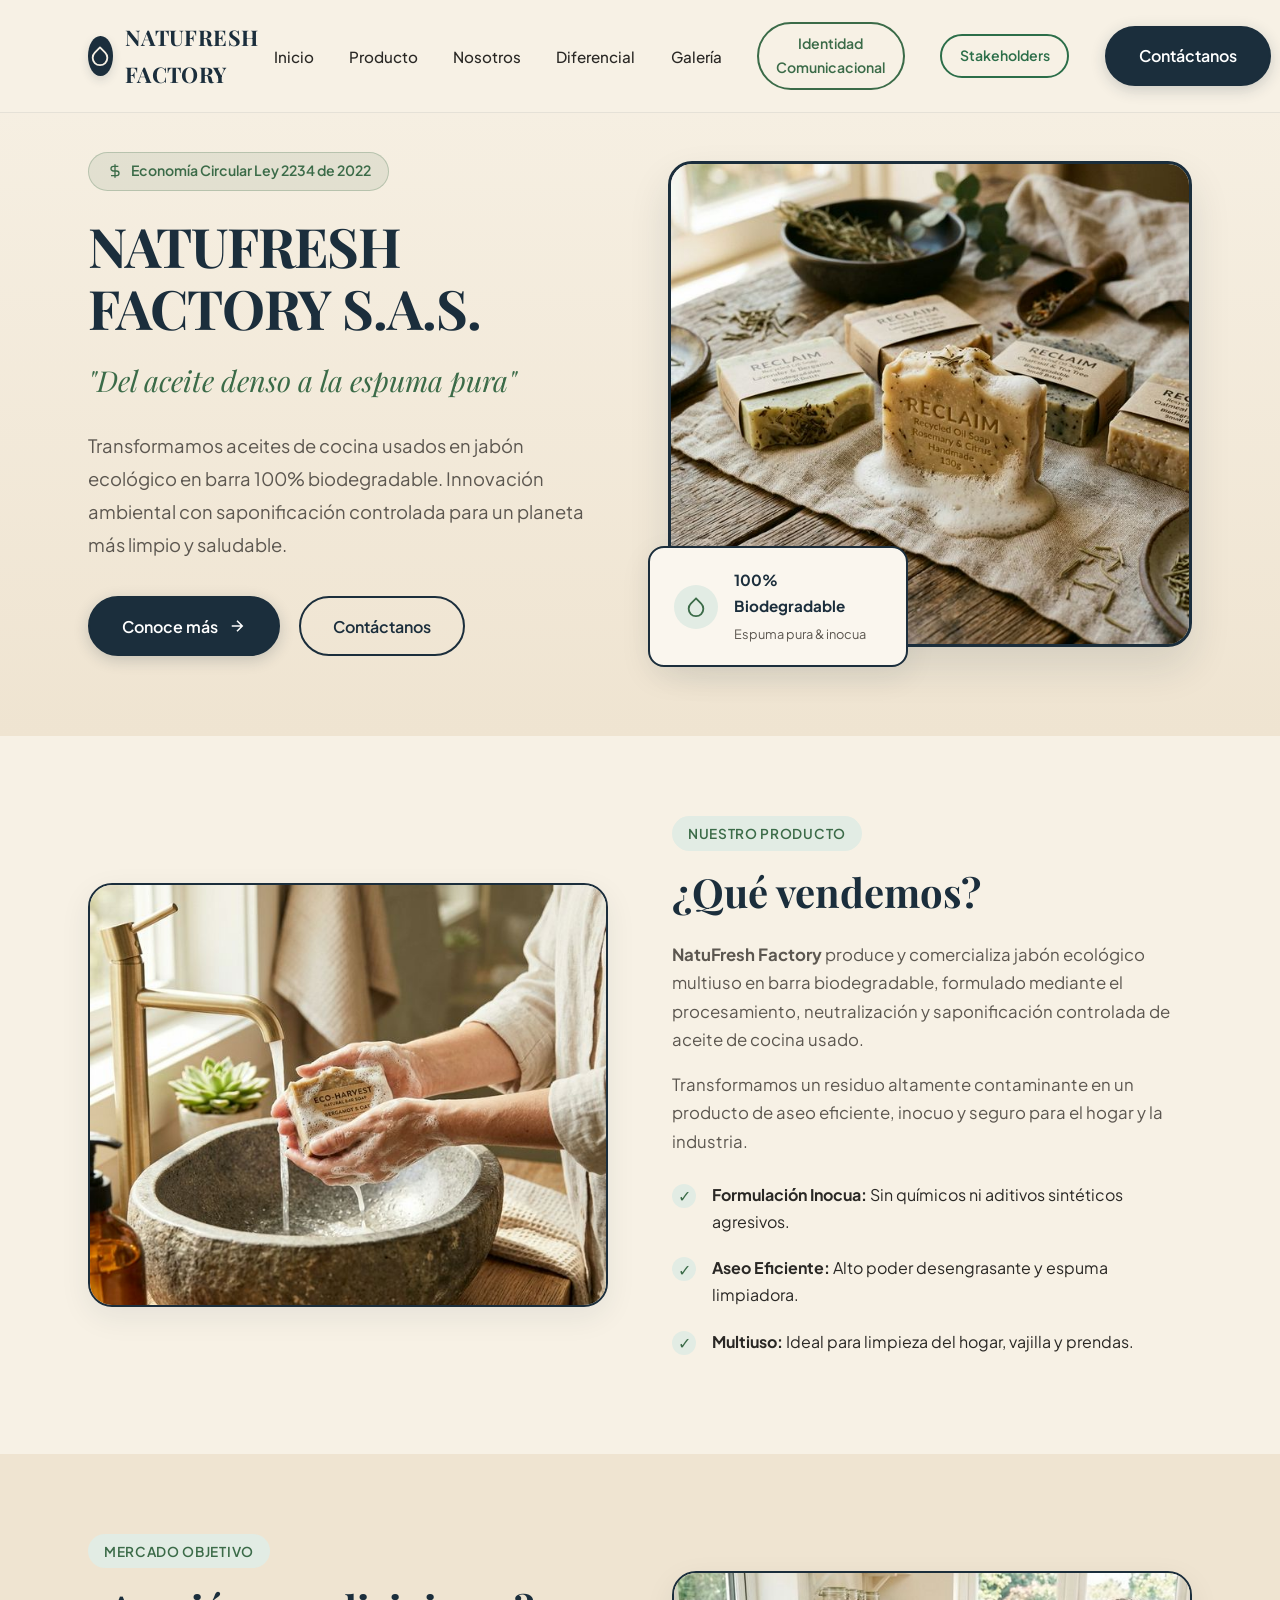
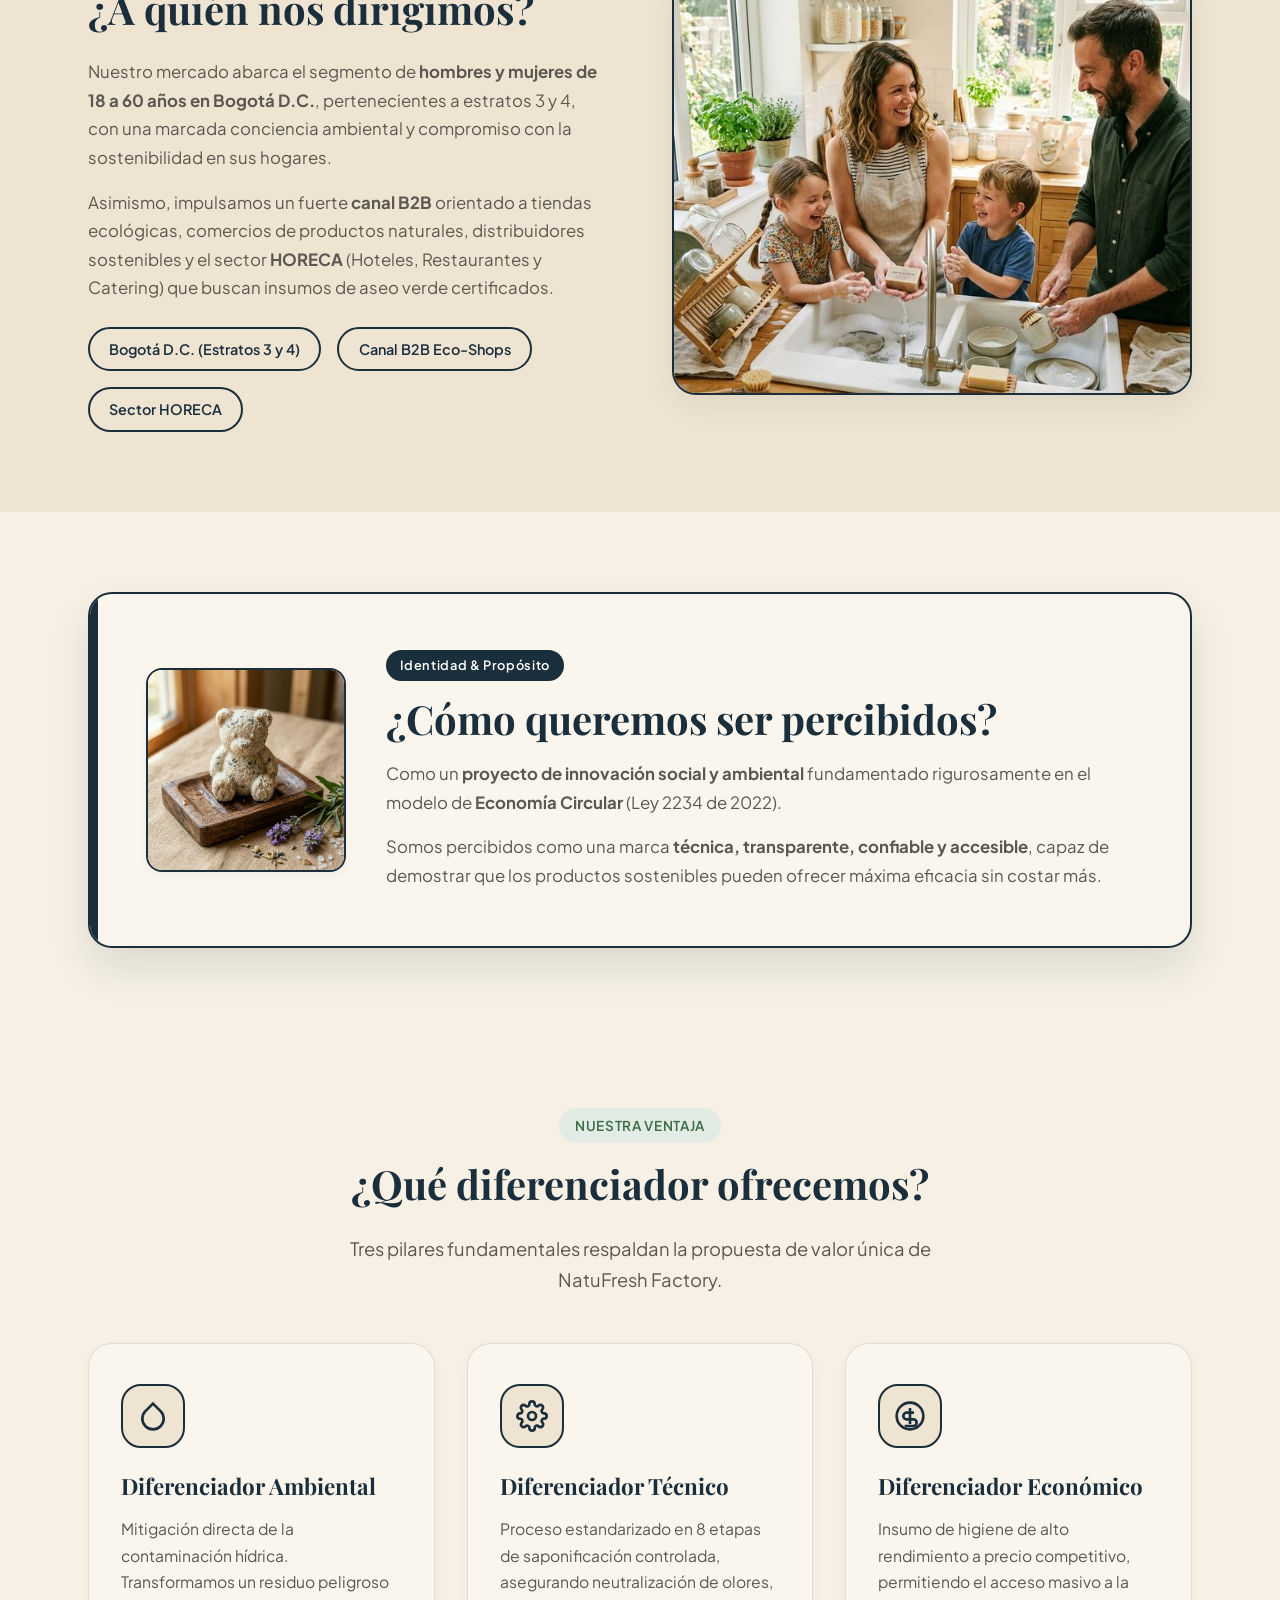
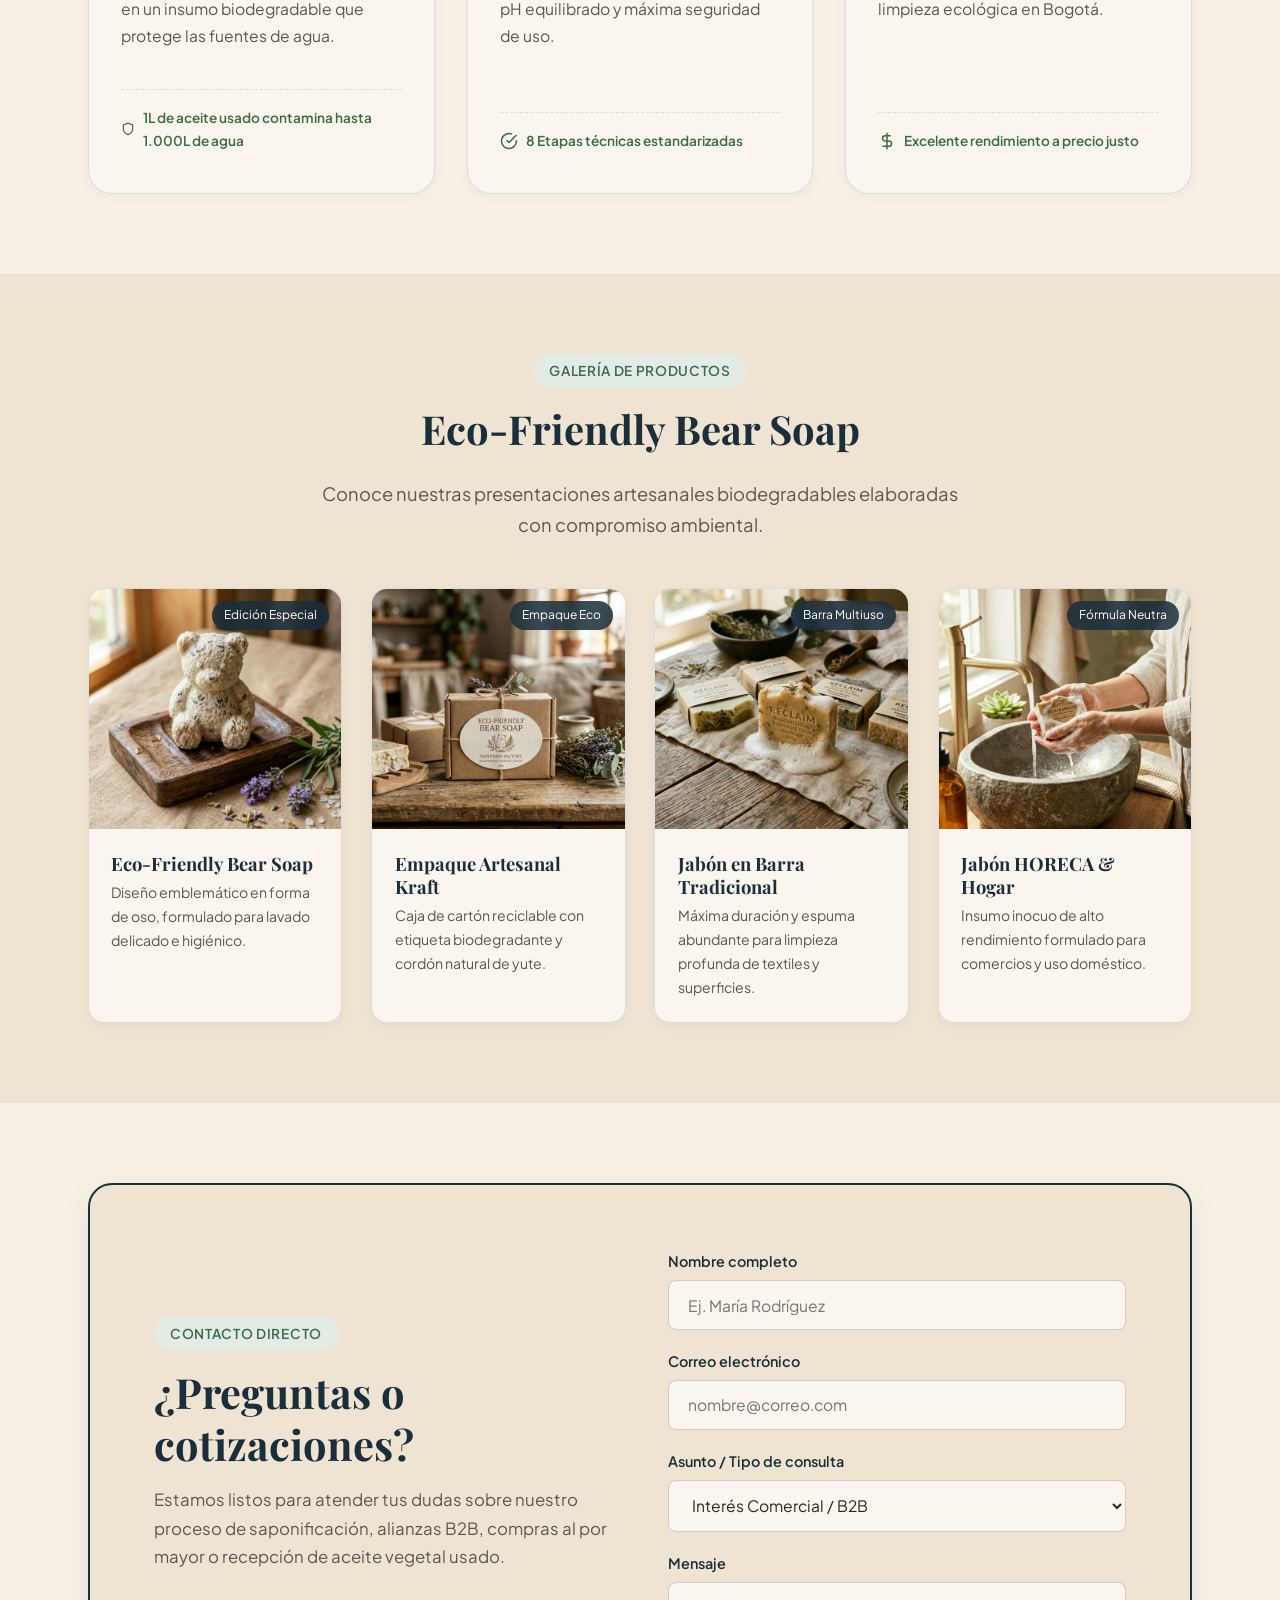
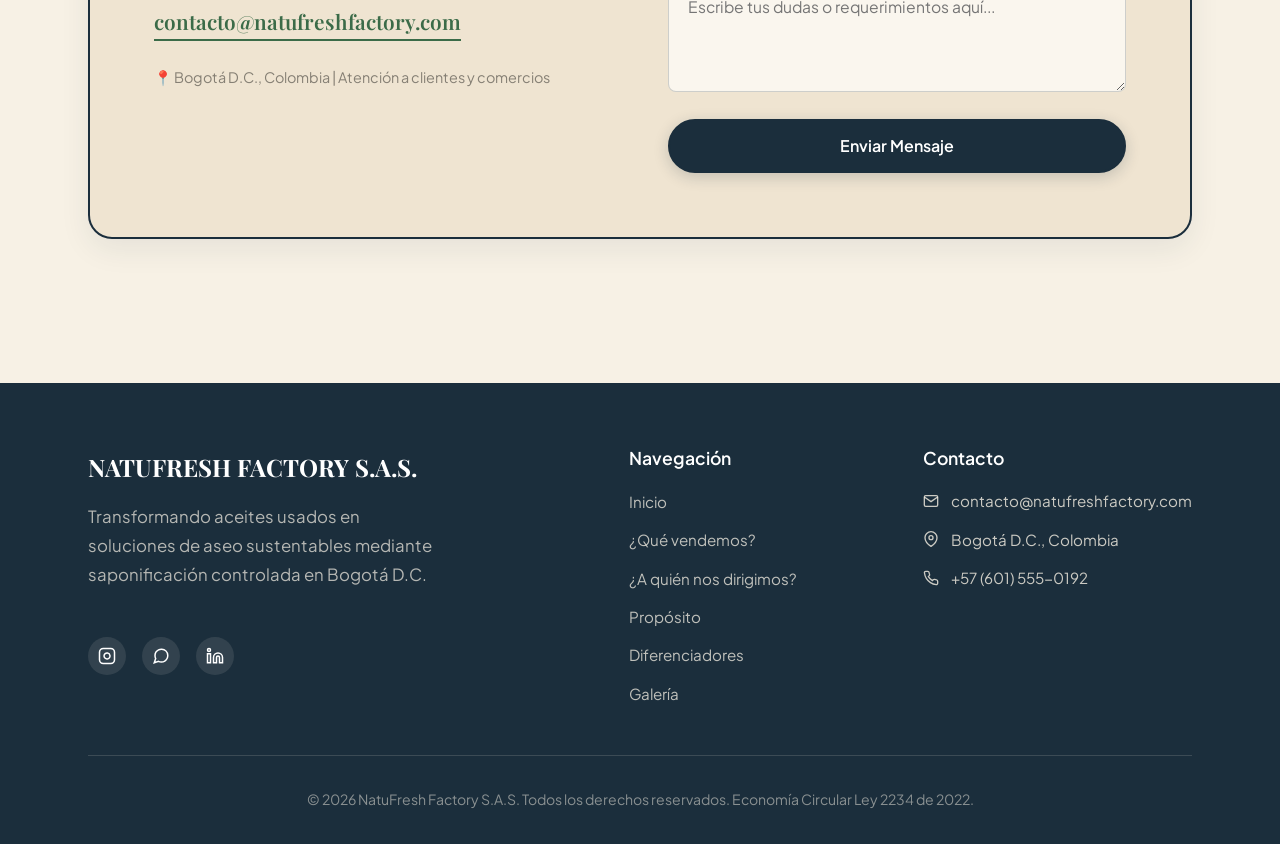
==== html/index.html @ 69ca8186 "Initial commit" ====
<!DOCTYPE html>
<html lang="es">

<head>
  <meta charset="UTF-8">
  <meta name="viewport" content="width=device-width, initial-scale=1.0">
  <title>NatuFresh Factory S.A.S. | Jabón Ecológico Biodegradable en Barra</title>
  <meta name="description"
    content="NatuFresh Factory produce jabón ecológico en barra biodegradable a partir de aceite de cocina usado mediante neutralización y saponificación controlada. Economía circular e innovación ambiental en Bogotá D.C.">
  <link rel="stylesheet" href="../css/styles.css">
  <link rel="icon"
    href="data:image/svg+xml,<svg xmlns=%22http://www.w3.org/2000/svg%22 viewBox=%220 0 100 100%22><text y=%22.9em%22 font-size=%2290%22>🧼</text></svg>">
</head>

<body>

  <!-- 1. NAVBAR -->
  <header class="navbar">
    <div class="container navbar-container">
      <a href="#inicio" class="navbar-logo" id="navLogo">
        <div class="logo-icon">
          <!-- Soap Drop SVG Icon -->
          <svg width="22" height="22" viewBox="0 0 24 24" fill="none" stroke="currentColor" stroke-width="2"
            stroke-linecap="round" stroke-linejoin="round">
            <path d="M12 2.69l5.66 5.66a8 8 0 1 1-11.31 0z"></path>
          </svg>
        </div>
        <span>NATUFRESH FACTORY</span>
      </a>

      <button class="hamburger" id="hamburgerToggle" aria-label="Abrir menú de navegación" aria-expanded="false">
        <svg width="24" height="24" viewBox="0 0 24 24" fill="none" stroke="currentColor" stroke-width="2">
          <path d="M4 6h16M4 12h16M4 18h16" />
        </svg>
      </button>

      <nav>
        <ul class="navbar-menu" id="navMenu">
          <li><a href="#inicio" class="nav-link">Inicio</a></li>
          <li><a href="#que-vendemos" class="nav-link">Producto</a></li>
          <li><a href="#nosotros" class="nav-link">Nosotros</a></li>
          <li><a href="#diferenciadores" class="nav-link">Diferencial</a></li>
          <li><a href="#galeria" class="nav-link">Galería</a></li>
          <li><a href="identidad.html" class="btn btn-outline"
              style="padding: 0.5rem 1.1rem; font-size: 0.88rem; border-color: var(--color-sage-green); color: var(--color-sage-green);">Identidad
              Comunicacional</a></li>
          <li><a href="stakeholders.html" class="btn btn-outline"
              style="padding: 0.5rem 1.1rem; font-size: 0.88rem; border-color: #2C6E49; color: #2C6E49;">Stakeholders</a>
          </li>
          <li><a href="#contacto" class="btn btn-primary navbar-cta">Contáctanos</a></li>
        </ul>
      </nav>
    </div>
  </header>

  <main>
    <!-- 2. HERO SECTION -->
    <section id="inicio" class="hero">
      <div class="container hero-grid">
        <div class="hero-content">
          <div class="hero-badge">
            <svg width="16" height="16" viewBox="0 0 24 24" fill="none" stroke="currentColor" stroke-width="2">
              <path d="M12 2v20M17 5H9.5a3.5 3.5 0 0 0 0 7h5a3.5 3.5 0 0 1 0 7H6" />
            </svg>
            Economía Circular Ley 2234 de 2022
          </div>
          <h1 class="hero-title">NATUFRESH FACTORY S.A.S.</h1>
          <p class="hero-subtitle">"Del aceite denso a la espuma pura"</p>
          <p class="hero-description">
            Transformamos aceites de cocina usados en jabón ecológico en barra 100% biodegradable. Innovación ambiental
            con saponificación controlada para un planeta más limpio y saludable.
          </p>
          <div class="hero-buttons">
            <a href="#que-vendemos" class="btn btn-primary" id="btnHeroLearnMore">
              Conoce más
              <svg width="18" height="18" viewBox="0 0 24 24" fill="none" stroke="currentColor" stroke-width="2">
                <path d="M5 12h14M12 5l7 7-7 7" />
              </svg>
            </a>
            <a href="#contacto" class="btn btn-outline" id="btnHeroContact">Contáctanos</a>
          </div>
        </div>

        <div class="hero-image-wrapper">
          <div class="hero-image-card">
            <img src="../img/hero-soap.png" alt="Jabones ecológicos NatuFresh Factory en barra sobre mesa artesanal"
              width="600" height="480">
          </div>
          <div class="hero-floating-badge">
            <div class="badge-icon">
              <svg width="22" height="22" viewBox="0 0 24 24" fill="none" stroke="currentColor" stroke-width="2">
                <path d="M12 2.69l5.66 5.66a8 8 0 1 1-11.31 0z"></path>
              </svg>
            </div>
            <div class="badge-text">
              <strong>100% Biodegradable</strong>
              <span>Espuma pura & inocua</span>
            </div>
          </div>
        </div>
      </div>
    </section>

    <!-- 3. SECCIÓN "¿Qué vendemos?" -->
    <section id="que-vendemos">
      <div class="container">
        <div class="split-grid">
          <div class="image-frame">
            <img src="../img/soap-sink-use.png" alt="Persona usando jabón ecológico NatuFresh Factory en lavamanos"
              width="550" height="420">
          </div>
          <div class="split-content">
            <span class="section-tag">Nuestro Producto</span>
            <h2 class="section-title">¿Qué vendemos?</h2>
            <p>
              <strong>NatuFresh Factory</strong> produce y comercializa jabón ecológico multiuso en barra biodegradable,
              formulado mediante el procesamiento, neutralización y saponificación controlada de aceite de cocina usado.
            </p>
            <p>
              Transformamos un residuo altamente contaminante en un producto de aseo eficiente, inocuo y seguro para el
              hogar y la industria.
            </p>
            <ul class="feature-list">
              <li class="feature-item">
                <div class="feature-check">✓</div>
                <div>
                  <strong>Formulación Inocua:</strong> Sin químicos ni aditivos sintéticos agresivos.
                </div>
              </li>
              <li class="feature-item">
                <div class="feature-check">✓</div>
                <div>
                  <strong>Aseo Eficiente:</strong> Alto poder desengrasante y espuma limpiadora.
                </div>
              </li>
              <li class="feature-item">
                <div class="feature-check">✓</div>
                <div>
                  <strong>Multiuso:</strong> Ideal para limpieza del hogar, vajilla y prendas.
                </div>
              </li>
            </ul>
          </div>
        </div>
      </div>
    </section>

    <!-- 4. SECCIÓN "¿A quién nos dirigimos?" -->
    <section id="nosotros" style="background-color: var(--bg-secondary);">
      <div class="container">
        <div class="split-grid reverse">
          <div class="split-content">
            <span class="section-tag">Mercado Objetivo</span>
            <h2 class="section-title">¿A quién nos dirigimos?</h2>
            <p>
              Nuestro mercado abarca el segmento de <strong>hombres y mujeres de 18 a 60 años en Bogotá D.C.</strong>,
              pertenecientes a estratos 3 y 4, con una marcada conciencia ambiental y compromiso con la sostenibilidad
              en sus hogares.
            </p>
            <p>
              Asimismo, impulsamos un fuerte <strong>canal B2B</strong> orientado a tiendas ecológicas, comercios de
              productos naturales, distribuidores sostenibles y el sector <strong>HORECA</strong> (Hoteles, Restaurantes
              y Catering) que buscan insumos de aseo verde certificados.
            </p>
            <div style="margin-top: 1.5rem; display: flex; gap: 1rem; flex-wrap: wrap;">
              <span class="btn btn-outline" style="padding: 0.5rem 1.2rem; font-size: 0.9rem;">Bogotá D.C. (Estratos 3 y
                4)</span>
              <span class="btn btn-outline" style="padding: 0.5rem 1.2rem; font-size: 0.9rem;">Canal B2B
                Eco-Shops</span>
              <span class="btn btn-outline" style="padding: 0.5rem 1.2rem; font-size: 0.9rem;">Sector HORECA</span>
            </div>
          </div>
          <div class="image-frame">
            <img src="../img/family-kitchen.png" alt="Familia consciente usando productos ecológicos en la cocina"
              width="550" height="420">
          </div>
        </div>
      </div>
    </section>

    <!-- 5. SECCIÓN "¿Cómo queremos ser percibidos?" -->
    <section id="percepcion">
      <div class="container">
        <div class="perception-card">
          <div class="perception-grid">
            <div class="perception-thumb">
              <img src="../img/bear-soap.png" alt="Jabón ecológico en forma de oso NatuFresh" width="200" height="200">
            </div>
            <div>
              <span class="perception-badge">Identidad & Propósito</span>
              <h2 class="section-title" style="margin-bottom: 1rem;">¿Cómo queremos ser percibidos?</h2>
              <p>
                Como un <strong>proyecto de innovación social y ambiental</strong> fundamentado rigurosamente en el
                modelo de <strong>Economía Circular</strong> (Ley 2234 de 2022).
              </p>
              <p style="margin-bottom: 0;">
                Somos percibidos como una marca <strong>técnica, transparente, confiable y accesible</strong>, capaz de
                demostrar que los productos sostenibles pueden ofrecer máxima eficacia sin costar más.
              </p>
            </div>
          </div>
        </div>
      </div>
    </section>

    <!-- 6. SECCIÓN "¿Qué diferenciador ofrecemos?" -->
    <section id="diferenciadores">
      <div class="container">
        <div style="text-align: center; margin-bottom: 3rem;">
          <span class="section-tag">Nuestra Ventaja</span>
          <h2 class="section-title">¿Qué diferenciador ofrecemos?</h2>
          <p class="section-subtitle" style="margin: 0 auto;">
            Tres pilares fundamentales respaldan la propuesta de valor única de NatuFresh Factory.
          </p>
        </div>

        <div class="differentiators-grid">
          <!-- Col 1: Ambiental -->
          <div class="diff-card">
            <div class="diff-icon-wrapper">
              <!-- Water Drop Icon -->
              <svg width="32" height="32" viewBox="0 0 24 24" fill="none" stroke="currentColor" stroke-width="2">
                <path d="M12 2.69l5.66 5.66a8 8 0 1 1-11.31 0z"></path>
              </svg>
            </div>
            <h3>Diferenciador Ambiental</h3>
            <p>
              Mitigación directa de la contaminación hídrica. Transformamos un residuo peligroso en un insumo
              biodegradable que protege las fuentes de agua.
            </p>
            <div class="diff-stat">
              <svg width="18" height="18" viewBox="0 0 24 24" fill="none" stroke="currentColor" stroke-width="2">
                <path d="M12 22s8-4 8-10V5l-8-3-8 3v7c0 6 8 10 8 10z" />
              </svg>
              1L de aceite usado contamina hasta 1.000L de agua
            </div>
          </div>

          <!-- Col 2: Técnico -->
          <div class="diff-card">
            <div class="diff-icon-wrapper">
              <!-- Gear / Technical Icon -->
              <svg width="32" height="32" viewBox="0 0 24 24" fill="none" stroke="currentColor" stroke-width="2">
                <path d="M12 15a3 3 0 1 0 0-6 3 3 0 0 0 0 6z" />
                <path
                  d="M19.4 15a1.65 1.65 0 0 0 .33 1.82l.06.06a2 2 0 0 1 0 2.83 2 2 0 0 1-2.83 0l-.06-.06a1.65 1.65 0 0 0-1.82-.33 1.65 1.65 0 0 0-1 1.51V21a2 2 0 0 1-2 2 2 2 0 0 1-2-2v-.09A1.65 1.65 0 0 0 9 19.4a1.65 1.65 0 0 0-1.82.33l-.06.06a2 2 0 0 1-2.83 0 2 2 0 0 1 0-2.83l.06-.06a1.65 1.65 0 0 0 .33-1.82 1.65 1.65 0 0 0-1.51-1H3a2 2 0 0 1-2-2 2 2 0 0 1 2-2h.09A1.65 1.65 0 0 0 4.6 9a1.65 1.65 0 0 0-.33-1.82l-.06-.06a2 2 0 0 1 0-2.83 2 2 0 0 1 2.83 0l.06.06a1.65 1.65 0 0 0 1.82.33H9a1.65 1.65 0 0 0 1-1.51V3a2 2 0 0 1 2-2 2 2 0 0 1 2 2v.09a1.65 1.65 0 0 0 1 1.51 1.65 1.65 0 0 0 1.82-.33l.06-.06a2 2 0 0 1 2.83 0 2 2 0 0 1 0 2.83l-.06.06a1.65 1.65 0 0 0-.33 1.82V9a1.65 1.65 0 0 0 1.51 1H21a2 2 0 0 1 2 2 2 2 0 0 1-2 2h-.09a1.65 1.65 0 0 0-1.51 1z" />
              </svg>
            </div>
            <h3>Diferenciador Técnico</h3>
            <p>
              Proceso estandarizado en 8 etapas de saponificación controlada, asegurando neutralización de olores, pH
              equilibrado y máxima seguridad de uso.
            </p>
            <div class="diff-stat">
              <svg width="18" height="18" viewBox="0 0 24 24" fill="none" stroke="currentColor" stroke-width="2">
                <path d="M22 11.08V12a10 10 0 1 1-5.93-9.14" />
                <path d="M22 4L12 14.01l-3-3" />
              </svg>
              8 Etapas técnicas estandarizadas
            </div>
          </div>

          <!-- Col 3: Económico -->
          <div class="diff-card">
            <div class="diff-icon-wrapper">
              <!-- Coin / Economic Icon -->
              <svg width="32" height="32" viewBox="0 0 24 24" fill="none" stroke="currentColor" stroke-width="2">
                <circle cx="12" cy="12" r="10" />
                <path d="M12 6v12M15 9.5H9.5a2.5 2.5 0 0 0 0 5h5a2.5 2.5 0 0 1 0 5H8" />
              </svg>
            </div>
            <h3>Diferenciador Económico</h3>
            <p>
              Insumo de higiene de alto rendimiento a precio competitivo, permitiendo el acceso masivo a la limpieza
              ecológica en Bogotá.
            </p>
            <div class="diff-stat">
              <svg width="18" height="18" viewBox="0 0 24 24" fill="none" stroke="currentColor" stroke-width="2">
                <line x1="12" y1="1" x2="12" y2="23" />
                <path d="M17 5H9.5a3.5 3.5 0 0 0 0 7h5a3.5 3.5 0 0 1 0 7H6" />
              </svg>
              Excelente rendimiento a precio justo
            </div>
          </div>
        </div>
      </div>
    </section>

    <!-- 7. GALERÍA / PRODUCTO -->
    <section id="galeria" style="background-color: var(--bg-secondary);">
      <div class="container">
        <div style="text-align: center; margin-bottom: 2rem;">
          <span class="section-tag">Galería de Productos</span>
          <h2 class="section-title">Eco-Friendly Bear Soap</h2>
          <p class="section-subtitle" style="margin: 0 auto;">
            Conoce nuestras presentaciones artesanales biodegradables elaboradas con compromiso ambiental.
          </p>
        </div>

        <div class="gallery-grid">
          <!-- Card 1 -->
          <div class="gallery-card">
            <div class="gallery-img-wrapper">
              <img src="../img/bear-soap.png" alt="Jabón en forma de oso biodegradable Eco-Friendly Bear Soap">
              <span class="gallery-tag">Edición Especial</span>
            </div>
            <div class="gallery-content">
              <h4>Eco-Friendly Bear Soap</h4>
              <p>Diseño emblemático en forma de oso, formulado para lavado delicado e higiénico.</p>
            </div>
          </div>

          <!-- Card 2 -->
          <div class="gallery-card">
            <div class="gallery-img-wrapper">
              <img src="../img/bear-soap-packaged.png"
                alt="Empaque artesanal caja de papel kraft Eco-Friendly Bear Soap">
              <span class="gallery-tag">Empaque Eco</span>
            </div>
            <div class="gallery-content">
              <h4>Empaque Artesanal Kraft</h4>
              <p>Caja de cartón reciclable con etiqueta biodegradante y cordón natural de yute.</p>
            </div>
          </div>

          <!-- Card 3 -->
          <div class="gallery-card">
            <div class="gallery-img-wrapper">
              <img src="../img/hero-soap.png" alt="Barra de jabón ecológico multiuso neutralizada">
              <span class="gallery-tag">Barra Multiuso</span>
            </div>
            <div class="gallery-content">
              <h4>Jabón en Barra Tradicional</h4>
              <p>Máxima duración y espuma abundante para limpieza profunda de textiles y superficies.</p>
            </div>
          </div>

          <!-- Card 4 -->
          <div class="gallery-card">
            <div class="gallery-img-wrapper">
              <img src="../img/soap-sink-use.png" alt="Jabón saponificado en acción en lavamanos">
              <span class="gallery-tag">Fórmula Neutra</span>
            </div>
            <div class="gallery-content">
              <h4>Jabón HORECA & Hogar</h4>
              <p>Insumo inocuo de alto rendimiento formulado para comercios y uso doméstico.</p>
            </div>
          </div>
        </div>
      </div>
    </section>

    <!-- 8. SECCIÓN CONTACTO / CTA FINAL -->
    <section id="contacto">
      <div class="container">
        <div class="contact-section">
          <div class="contact-grid">
            <div class="contact-info">
              <span class="section-tag">Contacto Directo</span>
              <h2>¿Preguntas o cotizaciones?</h2>
              <p>
                Estamos listos para atender tus dudas sobre nuestro proceso de saponificación, alianzas B2B, compras al
                por mayor o recepción de aceite vegetal usado.
              </p>
              <a href="mailto:contacto@natufreshfactory.com"
                class="contact-email-link">contacto@natufreshfactory.com</a>
              <p style="font-size: 0.9rem; color: var(--text-light);">
                📍 Bogotá D.C., Colombia | Atención a clientes y comercios
              </p>
            </div>

            <div>
              <form class="contact-form" id="contactForm">
                <div class="form-group">
                  <label for="name">Nombre completo</label>
                  <input type="text" id="name" class="form-control" placeholder="Ej. María Rodríguez" required>
                </div>
                <div class="form-group">
                  <label for="email">Correo electrónico</label>
                  <input type="email" id="email" class="form-control" placeholder="nombre@correo.com" required>
                </div>
                <div class="form-group">
                  <label for="subject">Asunto / Tipo de consulta</label>
                  <select id="subject" class="form-control">
                    <option value="b2b">Interés Comercial / B2B</option>
                    <option value="hogar">Compra para el Hogar</option>
                    <option value="aceite">Donación/Entrega de Aceite Usado</option>
                    <option value="otro">Otra consulta</option>
                  </select>
                </div>
                <div class="form-group">
                  <label for="message">Mensaje</label>
                  <textarea id="message" class="form-control" placeholder="Escribe tus dudas o requerimientos aquí..."
                    required></textarea>
                </div>
                <button type="submit" class="btn btn-primary" style="width: 100%; margin-top: 0.5rem;"
                  id="btnSubmitForm">
                  Enviar Mensaje
                </button>
              </form>
            </div>
          </div>
        </div>
      </div>
    </section>
  </main>

  <!-- 9. FOOTER -->
  <footer class="footer">
    <div class="container">
      <div class="footer-grid">
        <div class="footer-brand">
          <div class="footer-logo">NATUFRESH FACTORY S.A.S.</div>
          <p>
            Transformando aceites usados en soluciones de aseo sustentables mediante saponificación controlada en Bogotá
            D.C.
          </p>
          <div class="social-links">
            <a href="#" class="social-icon" aria-label="Instagram">
              <svg width="18" height="18" viewBox="0 0 24 24" fill="none" stroke="currentColor" stroke-width="2">
                <rect x="2" y="2" width="20" height="20" rx="5" ry="5" />
                <path d="M16 11.37A4 4 0 1 1 12.63 8 4 4 0 0 1 16 11.37z" />
                <line x1="17.5" y1="6.5" x2="17.51" y2="6.5" />
              </svg>
            </a>
            <a href="#" class="social-icon" aria-label="WhatsApp">
              <svg width="18" height="18" viewBox="0 0 24 24" fill="none" stroke="currentColor" stroke-width="2">
                <path
                  d="M21 11.5a8.38 8.38 0 0 1-.9 3.8 8.5 8.5 0 0 1-7.6 4.7 8.38 8.38 0 0 1-3.8-.9L3 21l1.9-5.7a8.38 8.38 0 0 1-.9-3.8 8.5 8.5 0 0 1 4.7-7.6 8.38 8.38 0 0 1 3.8-.9h.5a8.48 8.48 0 0 1 8 8v.5z" />
              </svg>
            </a>
            <a href="#" class="social-icon" aria-label="LinkedIn">
              <svg width="18" height="18" viewBox="0 0 24 24" fill="none" stroke="currentColor" stroke-width="2">
                <path d="M16 8a6 6 0 0 1 6 6v7h-4v-7a2 2 0 0 0-2-2 2 2 0 0 0-2 2v7h-4v-7a6 6 0 0 1 6-6z" />
                <rect x="2" y="9" width="4" height="12" />
                <circle cx="4" cy="4" r="2" />
              </svg>
            </a>
          </div>
        </div>

        <div>
          <h4 class="footer-title">Navegación</h4>
          <ul class="footer-links">
            <li><a href="#inicio">Inicio</a></li>
            <li><a href="#que-vendemos">¿Qué vendemos?</a></li>
            <li><a href="#nosotros">¿A quién nos dirigimos?</a></li>
            <li><a href="#percepcion">Propósito</a></li>
            <li><a href="#diferenciadores">Diferenciadores</a></li>
            <li><a href="#galeria">Galería</a></li>
          </ul>
        </div>

        <div>
          <h4 class="footer-title">Contacto</h4>
          <div class="footer-contact-item">
            <svg width="16" height="16" viewBox="0 0 24 24" fill="none" stroke="currentColor" stroke-width="2">
              <path d="M4 4h16c1.1 0 2 .9 2 2v12c0 1.1-.9 2-2 2H4c-1.1 0-2-.9-2-2V6c0-1.1.9-2 2-2z" />
              <polyline points="22,6 12,13 2,6" />
            </svg>
            contacto@natufreshfactory.com
          </div>
          <div class="footer-contact-item">
            <svg width="16" height="16" viewBox="0 0 24 24" fill="none" stroke="currentColor" stroke-width="2">
              <path d="M21 10c0 7-9 13-9 13s-9-6-9-13a9 9 0 0 1 18 0z" />
              <circle cx="12" cy="10" r="3" />
            </svg>
            Bogotá D.C., Colombia
          </div>
          <div class="footer-contact-item">
            <svg width="16" height="16" viewBox="0 0 24 24" fill="none" stroke="currentColor" stroke-width="2">
              <path
                d="M22 16.92v3a2 2 0 0 1-2.18 2 19.79 19.79 0 0 1-8.63-3.07 19.5 19.5 0 0 1-6-6 19.79 19.79 0 0 1-3.07-8.67A2 2 0 0 1 4.11 2h3a2 2 0 0 1 2 1.72 12.84 12.84 0 0 0 .7 2.81 2 2 0 0 1-.45 2.11L8.09 9.91a16 16 0 0 0 6 6l1.27-1.27a2 2 0 0 1 2.11-.45 12.84 12.84 0 0 0 2.81.7A2 2 0 0 1 22 16.92z" />
            </svg>
            +57 (601) 555-0192
          </div>
        </div>
      </div>

      <div class="footer-bottom">
        &copy; 2026 NatuFresh Factory S.A.S. Todos los derechos reservados. Economía Circular Ley 2234 de 2022.
      </div>
    </div>
  </footer>

  <!-- Toast Notification Modal -->
  <div class="toast-modal" id="toastModal">
    <div class="toast-icon">✓</div>
    <div>
      <strong>¡Mensaje enviado con éxito!</strong>
      <div style="font-size: 0.85rem; opacity: 0.9;">Nos pondremos en contacto contigo a la brevedad.</div>
    </div>
  </div>

  <script src="../js/main.js"></script>
</body>

</html>
---- css/styles.css ----
/* ==========================================================================
   NATUFRESH FACTORY S.A.S. - DESIGN SYSTEM & STYLESHEET
   Style: Warm, Artisanal, Editorial, Natural & Trustworthy
   ========================================================================== */

/* Google Fonts Import */
@import url('https://fonts.googleapis.com/css2?family=Playfair+Display:ital,wght@0,400;0,600;0,700;1,400;1,600&family=Plus+Jakarta+Sans:wght@300;400;500;600;700&display=swap');

:root {
  /* Color Palette */
  --bg-primary: #F7F1E5;
  /* Warm cream background */
  --bg-secondary: #EFE4D1;
  /* Slightly deeper cream accent */
  --bg-card: #FAF6EE;
  /* Soft warm white card background */
  --bg-card-alt: #F3E9D7;
  /* Subtle card accent */

  --color-dark-blue: #1B2E3C;
  /* Deep dark blue primary accent & borders */
  --color-blue-hover: #263E50;
  /* Slightly lighter dark blue for hover */
  --color-sage-green: #3B6B48;
  /* Soft sage green for sustainability */
  --color-green-light: #E2ECE4;
  /* Light sage background tint */
  --color-green-accent: #4E7C59;
  /* Medium green */

  --text-main: #2A2825;
  /* Deep rich warm dark grey */
  --text-muted: #5C5750;
  /* Muted warm grey */
  --text-light: #857F74;
  /* Soft grey */

  --border-blue: #1B2E3C;
  --border-light: rgba(27, 46, 60, 0.12);

  /* Typography */
  --font-serif: 'Playfair Display', Georgia, serif;
  --font-sans: 'Plus Jakarta Sans', -apple-system, BlinkMacSystemFont, sans-serif;

  /* Radii & Shadows */
  --radius-sm: 8px;
  --radius-md: 16px;
  --radius-lg: 24px;
  --radius-pill: 9999px;

  --shadow-sm: 0 4px 12px rgba(27, 46, 60, 0.04);
  --shadow-md: 0 10px 30px rgba(27, 46, 60, 0.08);
  --shadow-lg: 0 20px 40px rgba(27, 46, 60, 0.12);

  --transition: all 0.3s cubic-bezier(0.25, 0.8, 0.25, 1);
}

/* Reset & Base Styles */
*,
*::before,
*::after {
  box-sizing: border-box;
  margin: 0;
  padding: 0;
}

html {
  scroll-behavior: smooth;
  font-size: 16px;
}

body {
  font-family: var(--font-sans);
  background-color: var(--bg-primary);
  color: var(--text-main);
  line-height: 1.7;
  overflow-x: hidden;
  -webkit-font-smoothing: antialiased;
}

/* Editorial Typography */
h1,
h2,
h3,
h4,
.font-serif {
  font-family: var(--font-serif);
  color: var(--color-dark-blue);
  font-weight: 700;
  line-height: 1.25;
}

.text-italic {
  font-style: italic;
  font-weight: 400;
}

p {
  color: var(--text-muted);
  font-size: 1.05rem;
  margin-bottom: 1rem;
}

a {
  color: inherit;
  text-decoration: none;
  transition: var(--transition);
}

img {
  max-width: 100%;
  height: auto;
  display: block;
}

/* Container */
.container {
  width: 90%;
  max-width: 1200px;
  margin: 0 auto;
  padding: 0 1.5rem;
}

/* Section Layouts */
section {
  padding: 5rem 0;
  position: relative;
}

.section-tag {
  display: inline-flex;
  align-items: center;
  gap: 0.5rem;
  padding: 0.35rem 1rem;
  background-color: var(--color-green-light);
  color: var(--color-sage-green);
  font-size: 0.85rem;
  font-weight: 600;
  letter-spacing: 0.05em;
  text-transform: uppercase;
  border-radius: var(--radius-pill);
  margin-bottom: 1rem;
}

.section-title {
  font-size: 2.5rem;
  margin-bottom: 1.5rem;
  position: relative;
}

.section-subtitle {
  font-size: 1.15rem;
  color: var(--text-muted);
  max-width: 650px;
}

/* Buttons & CTAs */
.btn {
  display: inline-flex;
  align-items: center;
  justify-content: center;
  gap: 0.6rem;
  padding: 0.9rem 2rem;
  font-family: var(--font-sans);
  font-size: 1rem;
  font-weight: 600;
  border-radius: var(--radius-pill);
  cursor: pointer;
  transition: var(--transition);
  border: 2px solid transparent;
  text-align: center;
}

.btn-primary {
  background-color: var(--color-dark-blue);
  color: #FFFFFF;
  border-color: var(--color-dark-blue);
  box-shadow: 0 4px 15px rgba(27, 46, 60, 0.2);
}

.btn-primary:hover {
  background-color: var(--color-blue-hover);
  border-color: var(--color-blue-hover);
  transform: translateY(-3px);
  box-shadow: 0 8px 25px rgba(27, 46, 60, 0.3);
}

.btn-outline {
  background-color: transparent;
  color: var(--color-dark-blue);
  border-color: var(--color-dark-blue);
}

.btn-outline:hover {
  background-color: var(--color-dark-blue);
  color: #FFFFFF;
  transform: translateY(-3px);
}

.btn-green {
  background-color: var(--color-sage-green);
  color: #FFFFFF;
  border-color: var(--color-sage-green);
}

.btn-green:hover {
  background-color: #2F5639;
  border-color: #2F5639;
  transform: translateY(-3px);
  box-shadow: 0 8px 25px rgba(59, 107, 72, 0.3);
}

/* Navbar */
.navbar {
  position: fixed;
  top: 0;
  left: 0;
  width: 100%;
  z-index: 1000;
  padding: 1.2rem 0;
  background-color: rgba(247, 241, 229, 0.92);
  backdrop-filter: blur(12px);
  border-bottom: 1px solid rgba(27, 46, 60, 0.08);
  transition: var(--transition);
}

.navbar.scrolled {
  padding: 0.8rem 0;
  box-shadow: var(--shadow-md);
  background-color: rgba(247, 241, 229, 0.98);
}

.navbar-container {
  display: flex;
  align-items: center;
  justify-content: space-between;
}

.navbar-logo {
  display: flex;
  align-items: center;
  gap: 0.75rem;
  font-family: var(--font-serif);
  font-size: 1.35rem;
  font-weight: 700;
  color: var(--color-dark-blue);
  letter-spacing: 0.02em;
}

.logo-icon {
  width: 40px;
  height: 40px;
  background: var(--color-dark-blue);
  color: var(--bg-primary);
  border-radius: 50%;
  display: flex;
  align-items: center;
  justify-content: center;
  box-shadow: 0 4px 10px rgba(27, 46, 60, 0.15);
}

.navbar-menu {
  display: flex;
  align-items: center;
  gap: 2.2rem;
  list-style: none;
}

.nav-link {
  font-size: 0.95rem;
  font-weight: 500;
  color: var(--text-main);
  position: relative;
  padding: 0.3rem 0;
}

.nav-link::after {
  content: '';
  position: absolute;
  bottom: 0;
  left: 0;
  width: 0;
  height: 2px;
  background-color: var(--color-sage-green);
  transition: var(--transition);
}

.nav-link:hover {
  color: var(--color-sage-green);
}

.nav-link:hover::after {
  width: 100%;
}

.hamburger {
  display: none;
  background: none;
  border: none;
  cursor: pointer;
  padding: 0.5rem;
  color: var(--color-dark-blue);
}

/* Mobile Menu */
@media (max-width: 992px) {
  .hamburger {
    display: block;
  }

  .navbar-menu {
    position: fixed;
    top: 75px;
    left: -100%;
    width: 100%;
    height: calc(100vh - 75px);
    background-color: var(--bg-primary);
    flex-direction: column;
    justify-content: flex-start;
    padding: 3rem 2rem;
    gap: 2rem;
    transition: var(--transition);
    box-shadow: var(--shadow-lg);
  }

  .navbar-menu.active {
    left: 0;
  }

  .navbar-cta {
    width: 100%;
  }
}

/* Hero Section */
.hero {
  padding-top: 9.5rem;
  padding-bottom: 5rem;
  background: linear-gradient(180deg, var(--bg-primary) 0%, var(--bg-secondary) 100%);
  overflow: hidden;
}

.hero-grid {
  display: grid;
  grid-template-columns: 1fr 1fr;
  gap: 3.5rem;
  align-items: center;
}

.hero-badge {
  display: inline-flex;
  align-items: center;
  gap: 0.5rem;
  padding: 0.4rem 1.1rem;
  background-color: rgba(59, 107, 72, 0.1);
  border: 1px solid rgba(59, 107, 72, 0.25);
  color: var(--color-sage-green);
  border-radius: var(--radius-pill);
  font-size: 0.88rem;
  font-weight: 600;
  margin-bottom: 1.5rem;
}

.hero-title {
  font-size: 3.4rem;
  line-height: 1.15;
  margin-bottom: 1rem;
  color: var(--color-dark-blue);
  letter-spacing: -0.02em;
}

.hero-subtitle {
  font-family: var(--font-serif);
  font-style: italic;
  font-size: 1.8rem;
  color: var(--color-sage-green);
  margin-bottom: 1.5rem;
  font-weight: 400;
}

.hero-description {
  font-size: 1.15rem;
  line-height: 1.8;
  margin-bottom: 2.2rem;
  color: var(--text-muted);
}

.hero-buttons {
  display: flex;
  gap: 1.2rem;
  flex-wrap: wrap;
}

.hero-image-wrapper {
  position: relative;
}

.hero-image-card {
  position: relative;
  border-radius: var(--radius-lg);
  overflow: hidden;
  box-shadow: var(--shadow-lg);
  border: 3px solid var(--color-dark-blue);
  transition: var(--transition);
}

.hero-image-card img {
  width: 100%;
  height: 480px;
  object-fit: cover;
  transition: transform 0.6s ease;
}

.hero-image-card:hover img {
  transform: scale(1.04);
}

.hero-floating-badge {
  position: absolute;
  bottom: -20px;
  left: -20px;
  background-color: var(--bg-card);
  padding: 1.2rem 1.5rem;
  border-radius: var(--radius-md);
  border: 2px solid var(--color-dark-blue);
  box-shadow: var(--shadow-md);
  display: flex;
  align-items: center;
  gap: 1rem;
  max-width: 260px;
}

.badge-icon {
  width: 44px;
  height: 44px;
  border-radius: 50%;
  background-color: var(--color-green-light);
  color: var(--color-sage-green);
  display: flex;
  align-items: center;
  justify-content: center;
  flex-shrink: 0;
}

.badge-text strong {
  display: block;
  font-size: 0.95rem;
  color: var(--color-dark-blue);
}

.badge-text span {
  font-size: 0.8rem;
  color: var(--text-muted);
}

/* Two Column Split Section */
.split-grid {
  display: grid;
  grid-template-columns: 1fr 1fr;
  gap: 4rem;
  align-items: center;
}

.split-grid.reverse {
  grid-template-columns: 1fr 1fr;
}

.image-frame {
  position: relative;
  border-radius: var(--radius-lg);
  overflow: hidden;
  border: 2px solid var(--color-dark-blue);
  box-shadow: var(--shadow-md);
}

.image-frame img {
  width: 100%;
  height: 420px;
  object-fit: cover;
  transition: transform 0.5s ease;
}

.image-frame:hover img {
  transform: scale(1.03);
}

/* Feature highlight list */
.feature-list {
  list-style: none;
  margin-top: 1.5rem;
}

.feature-item {
  display: flex;
  align-items: flex-start;
  gap: 1rem;
  margin-bottom: 1.2rem;
}

.feature-check {
  width: 24px;
  height: 24px;
  border-radius: 50%;
  background-color: var(--color-green-light);
  color: var(--color-sage-green);
  display: flex;
  align-items: center;
  justify-content: center;
  flex-shrink: 0;
  margin-top: 0.2rem;
}

/* Perception / Card Section */
.perception-card {
  background-color: var(--bg-card);
  border: 2.5px solid var(--color-dark-blue);
  border-radius: var(--radius-lg);
  padding: 3.5rem;
  box-shadow: var(--shadow-lg);
  position: relative;
  overflow: hidden;
}

.perception-card::before {
  content: '';
  position: absolute;
  top: 0;
  left: 0;
  width: 8px;
  height: 100%;
  background-color: var(--color-dark-blue);
}

.perception-grid {
  display: grid;
  grid-template-columns: 200px 1fr;
  gap: 2.5rem;
  align-items: center;
}

.perception-thumb {
  border-radius: var(--radius-md);
  overflow: hidden;
  border: 2px solid var(--color-dark-blue);
  box-shadow: var(--shadow-sm);
}

.perception-thumb img {
  width: 100%;
  height: 200px;
  object-fit: cover;
}

.perception-badge {
  display: inline-block;
  padding: 0.3rem 0.9rem;
  background-color: var(--color-dark-blue);
  color: #FFFFFF;
  font-size: 0.8rem;
  font-weight: 600;
  letter-spacing: 0.05em;
  border-radius: var(--radius-pill);
  margin-bottom: 0.8rem;
}

/* Differentiators Section */
.differentiators-grid {
  display: grid;
  grid-template-columns: repeat(3, 1fr);
  gap: 2rem;
  margin-top: 3rem;
}

.diff-card {
  background-color: var(--bg-card);
  border-radius: var(--radius-lg);
  padding: 2.5rem 2rem;
  border: 1px solid var(--border-light);
  box-shadow: var(--shadow-sm);
  transition: var(--transition);
  display: flex;
  flex-direction: column;
  height: 100%;
}

.diff-card:hover {
  transform: translateY(-8px);
  box-shadow: var(--shadow-lg);
  border-color: var(--color-dark-blue);
}

.diff-icon-wrapper {
  width: 64px;
  height: 64px;
  border-radius: 20px;
  background-color: var(--bg-secondary);
  border: 2px solid var(--color-dark-blue);
  color: var(--color-dark-blue);
  display: flex;
  align-items: center;
  justify-content: center;
  margin-bottom: 1.5rem;
  transition: var(--transition);
}

.diff-card:hover .diff-icon-wrapper {
  background-color: var(--color-dark-blue);
  color: var(--bg-primary);
}

.diff-card h3 {
  font-size: 1.4rem;
  margin-bottom: 1rem;
}

.diff-card p {
  font-size: 0.98rem;
  flex-grow: 1;
}

.diff-stat {
  margin-top: 1.5rem;
  padding-top: 1rem;
  border-top: 1px dashed var(--border-light);
  font-size: 0.85rem;
  font-weight: 600;
  color: var(--color-sage-green);
  display: flex;
  align-items: center;
  gap: 0.5rem;
}

/* Product Gallery */
.gallery-grid {
  display: grid;
  grid-template-columns: repeat(4, 1fr);
  gap: 1.8rem;
  margin-top: 3rem;
}

.gallery-card {
  background-color: var(--bg-card);
  border-radius: var(--radius-md);
  overflow: hidden;
  border: 1px solid var(--border-light);
  box-shadow: var(--shadow-sm);
  transition: var(--transition);
}

.gallery-card:hover {
  transform: translateY(-6px);
  box-shadow: var(--shadow-md);
  border-color: var(--color-dark-blue);
}

.gallery-img-wrapper {
  position: relative;
  height: 240px;
  overflow: hidden;
}

.gallery-img-wrapper img {
  width: 100%;
  height: 100%;
  object-fit: cover;
  transition: transform 0.5s ease;
}

.gallery-card:hover .gallery-img-wrapper img {
  transform: scale(1.08);
}

.gallery-tag {
  position: absolute;
  top: 12px;
  right: 12px;
  background-color: rgba(27, 46, 60, 0.85);
  color: #FFFFFF;
  font-size: 0.75rem;
  padding: 0.25rem 0.75rem;
  border-radius: var(--radius-pill);
  backdrop-filter: blur(4px);
}

.gallery-content {
  padding: 1.4rem;
}

.gallery-content h4 {
  font-size: 1.15rem;
  margin-bottom: 0.4rem;
}

.gallery-content p {
  font-size: 0.88rem;
  color: var(--text-muted);
  margin-bottom: 0;
}

/* Contact Section */
.contact-section {
  background-color: var(--bg-secondary);
  border-radius: var(--radius-lg);
  padding: 4rem;
  border: 2px solid var(--color-dark-blue);
  box-shadow: var(--shadow-md);
}

.contact-grid {
  display: grid;
  grid-template-columns: 1fr 1fr;
  gap: 3.5rem;
  align-items: center;
}

.contact-info h2 {
  font-size: 2.6rem;
  margin-bottom: 1rem;
}

.contact-email-link {
  display: inline-block;
  font-family: var(--font-serif);
  font-size: 1.3rem;
  color: var(--color-sage-green);
  font-weight: 600;
  margin: 1rem 0 1.5rem 0;
  border-bottom: 2px solid var(--color-sage-green);
}

.contact-form {
  display: flex;
  flex-direction: column;
  gap: 1.2rem;
}

.form-group {
  display: flex;
  flex-direction: column;
  gap: 0.4rem;
}

.form-group label {
  font-size: 0.9rem;
  font-weight: 600;
  color: var(--color-dark-blue);
}

.form-control {
  width: 100%;
  padding: 0.9rem 1.2rem;
  border-radius: var(--radius-sm);
  border: 1.5px solid rgba(27, 46, 60, 0.2);
  background-color: var(--bg-card);
  font-family: var(--font-sans);
  font-size: 0.98rem;
  color: var(--text-main);
  transition: var(--transition);
}

.form-control:focus {
  outline: none;
  border-color: var(--color-dark-blue);
  box-shadow: 0 0 0 3px rgba(27, 46, 60, 0.1);
}

textarea.form-control {
  resize: vertical;
  min-height: 110px;
}

/* Footer */
.footer {
  background-color: var(--color-dark-blue);
  color: #F7F1E5;
  padding: 4rem 0 2rem 0;
  margin-top: 4rem;
}

.footer-grid {
  display: grid;
  grid-template-columns: 2fr 1fr 1fr;
  gap: 3rem;
  padding-bottom: 3rem;
  border-bottom: 1px solid rgba(247, 241, 229, 0.15);
}

.footer-brand {
  display: flex;
  flex-direction: column;
  gap: 1rem;
}

.footer-logo {
  font-family: var(--font-serif);
  font-size: 1.5rem;
  font-weight: 700;
  color: #FFFFFF;
}

.footer-brand p {
  color: rgba(247, 241, 229, 0.7);
  max-width: 360px;
}

.footer-title {
  font-size: 1.1rem;
  color: #FFFFFF;
  margin-bottom: 1.2rem;
  font-family: var(--font-sans);
  font-weight: 600;
}

.footer-links {
  list-style: none;
  display: flex;
  flex-direction: column;
  gap: 0.7rem;
}

.footer-links a {
  color: rgba(247, 241, 229, 0.75);
  font-size: 0.95rem;
}

.footer-links a:hover {
  color: var(--color-green-light);
  padding-left: 4px;
}

.footer-contact-item {
  display: flex;
  align-items: center;
  gap: 0.75rem;
  color: rgba(247, 241, 229, 0.8);
  font-size: 0.95rem;
  margin-bottom: 0.8rem;
}

.social-links {
  display: flex;
  gap: 1rem;
  margin-top: 1rem;
}

.social-icon {
  width: 38px;
  height: 38px;
  border-radius: 50%;
  background-color: rgba(247, 241, 229, 0.1);
  color: #FFFFFF;
  display: flex;
  align-items: center;
  justify-content: center;
  transition: var(--transition);
}

.social-icon:hover {
  background-color: var(--color-sage-green);
  transform: translateY(-3px);
}

.footer-bottom {
  padding-top: 2rem;
  text-align: center;
  font-size: 0.88rem;
  color: rgba(247, 241, 229, 0.5);
}

/* Modal Toast Notification */
.toast-modal {
  position: fixed;
  bottom: 30px;
  right: 30px;
  background-color: var(--color-dark-blue);
  color: #FFFFFF;
  padding: 1rem 1.8rem;
  border-radius: var(--radius-md);
  box-shadow: var(--shadow-lg);
  display: flex;
  align-items: center;
  gap: 1rem;
  z-index: 2000;
  transform: translateY(100px);
  opacity: 0;
  transition: var(--transition);
}

.toast-modal.show {
  transform: translateY(0);
  opacity: 1;
}

.toast-icon {
  width: 28px;
  height: 28px;
  border-radius: 50%;
  background-color: var(--color-sage-green);
  display: flex;
  align-items: center;
  justify-content: center;
}

/* Responsive Queries */
@media (max-width: 1024px) {
  .hero-title {
    font-size: 2.8rem;
  }

  .differentiators-grid {
    grid-template-columns: 1fr;
  }

  .gallery-grid {
    grid-template-columns: repeat(2, 1fr);
  }
}

@media (max-width: 768px) {

  .hero-grid,
  .split-grid,
  .split-grid.reverse,
  .perception-grid,
  .contact-grid,
  .footer-grid {
    grid-template-columns: 1fr;
    gap: 2.5rem;
  }

  .perception-card {
    padding: 2rem;
  }

  .contact-section {
    padding: 2rem;
  }

  .gallery-grid {
    grid-template-columns: 1fr;
  }

  .hero-title {
    font-size: 2.4rem;
  }

  .section-title {
    font-size: 2rem;
  }
}

/* ==========================================================================
   IDENTIDAD COMUNICACIONAL - ADDITIONAL STYLES
   ========================================================================== */

/* Page Header Banner */
.page-header {
  padding-top: 9.5rem;
  padding-bottom: 4rem;
  background: var(--bg-primary);
  border-bottom: 1px solid var(--border-light);
  position: relative;
  overflow: hidden;
  min-height: 460px;
  display: flex;
  align-items: center;
}

/* Full-width background image layer with gradient mask */
.page-header-bg-img {
  position: absolute;
  inset: 0;
  background-size: cover;
  background-position: center right;
  background-repeat: no-repeat;
  z-index: 0;
}

/* Gradient overlay: left side solid cream → right side transparent (image shows) */
.page-header-bg-img::before {
  content: '';
  position: absolute;
  inset: 0;
  background: linear-gradient(to right,
      var(--bg-primary) 0%,
      var(--bg-primary) 42%,
      rgba(245, 230, 200, 0.82) 62%,
      rgba(245, 230, 200, 0.25) 80%,
      transparent 100%);
  z-index: 1;
}

/* Ensure text content sits above the background layer */
.page-header .container {
  position: relative;
  z-index: 2;
}

.page-header-title {
  font-size: 3rem;
  color: var(--color-dark-blue);
  margin-bottom: 1rem;
}

.page-header-sub {
  font-size: 1.15rem;
  color: var(--text-muted);
  max-width: 560px;
}

/* Personality Grid */
.personality-grid {
  display: grid;
  grid-template-columns: repeat(4, 1fr);
  gap: 1.8rem;
  margin-top: 2.5rem;
}

.personality-card {
  background-color: var(--bg-card);
  border-radius: var(--radius-lg);
  padding: 2.2rem 1.6rem;
  border: 1.5px solid var(--border-light);
  box-shadow: var(--shadow-sm);
  transition: var(--transition);
  text-align: center;
}

.personality-card:hover {
  transform: translateY(-6px);
  box-shadow: var(--shadow-md);
  border-color: var(--color-dark-blue);
}

.personality-icon {
  width: 56px;
  height: 56px;
  border-radius: 50%;
  background-color: var(--color-green-light);
  color: var(--color-sage-green);
  display: flex;
  align-items: center;
  justify-content: center;
  margin: 0 auto 1.2rem auto;
  transition: var(--transition);
}

.personality-card:hover .personality-icon {
  background-color: var(--color-dark-blue);
  color: #FFFFFF;
}

.personality-card h3 {
  font-size: 1.25rem;
  margin-bottom: 0.6rem;
  color: var(--color-dark-blue);
}

.personality-card p {
  font-size: 0.92rem;
  color: var(--text-muted);
  margin-bottom: 0;
  line-height: 1.6;
}

/* Communication Tone Table */
.tone-table-wrapper {
  overflow-x: auto;
  margin-top: 2.5rem;
  border-radius: var(--radius-lg);
  border: 2px solid var(--color-dark-blue);
  box-shadow: var(--shadow-md);
  background-color: var(--bg-card);
}

.tone-table {
  width: 100%;
  border-collapse: collapse;
  text-align: left;
}

.tone-table th {
  background-color: var(--color-dark-blue);
  color: #FFFFFF;
  font-family: var(--font-serif);
  font-size: 1.15rem;
  padding: 1.2rem 1.8rem;
  font-weight: 600;
}

.tone-table td {
  padding: 1.2rem 1.8rem;
  border-bottom: 1px solid var(--border-light);
  font-size: 1rem;
}

.tone-table tr:last-child td {
  border-bottom: none;
}

.tone-table tr:nth-child(even) td {
  background-color: rgba(247, 241, 229, 0.4);
}

.tone-situation {
  font-weight: 700;
  color: var(--color-dark-blue);
  display: flex;
  align-items: center;
  gap: 0.6rem;
}

/* Vocabulary Grid (Usa vs Evita) */
.vocab-grid {
  display: grid;
  grid-template-columns: 1fr 1fr;
  gap: 2.5rem;
  margin-top: 2.5rem;
}

.vocab-box {
  border-radius: var(--radius-lg);
  padding: 2.5rem;
  border: 2px solid transparent;
  box-shadow: var(--shadow-sm);
}

.vocab-box.usa {
  background-color: #E6F3EA;
  border-color: var(--color-sage-green);
}

.vocab-box.evita {
  background-color: #FCEBE8;
  border-color: #D9534F;
}

.vocab-header {
  display: flex;
  align-items: center;
  gap: 0.75rem;
  font-family: var(--font-serif);
  font-size: 1.6rem;
  margin-bottom: 1.5rem;
  font-weight: 700;
}

.vocab-box.usa .vocab-header {
  color: var(--color-sage-green);
}

.vocab-box.evita .vocab-header {
  color: #C9302C;
}

.vocab-list {
  list-style: none;
  display: flex;
  flex-direction: column;
  gap: 1rem;
}

.vocab-item {
  display: flex;
  align-items: flex-start;
  gap: 0.8rem;
  font-size: 1rem;
  line-height: 1.6;
}

.vocab-box.usa .vocab-item strong {
  color: #2F5639;
}

.vocab-box.evita .vocab-item strong {
  color: #A94442;
}

/* Coherence Image & Message Section */
.coherence-card {
  background-color: var(--bg-card);
  border-radius: var(--radius-lg);
  padding: 3rem;
  border: 2px solid var(--color-dark-blue);
  box-shadow: var(--shadow-md);
}

.coherence-grid {
  display: grid;
  grid-template-columns: 240px 1fr;
  gap: 3rem;
  align-items: center;
}

.coherence-logo-box {
  background: var(--color-dark-blue);
  border-radius: var(--radius-md);
  padding: 2.5rem 1.5rem;
  text-align: center;
  color: #FFFFFF;
  box-shadow: var(--shadow-sm);
  display: flex;
  flex-direction: column;
  align-items: center;
  gap: 1rem;
}

.coherence-logo-icon {
  width: 70px;
  height: 70px;
  border-radius: 50%;
  background: var(--color-sage-green);
  display: flex;
  align-items: center;
  justify-content: center;
  color: #FFFFFF;
}

/* Model Messages Accordion */
.accordion-wrapper {
  display: flex;
  flex-direction: column;
  gap: 1.2rem;
  margin-top: 2.5rem;
}

.accordion-item {
  background-color: var(--bg-card);
  border: 1.5px solid var(--border-light);
  border-radius: var(--radius-md);
  overflow: hidden;
  box-shadow: var(--shadow-sm);
  transition: var(--transition);
}

.accordion-item.active {
  border-color: var(--color-dark-blue);
  box-shadow: var(--shadow-md);
}

.accordion-header {
  width: 100%;
  padding: 1.3rem 1.8rem;
  background: transparent;
  border: none;
  display: flex;
  align-items: center;
  justify-content: space-between;
  cursor: pointer;
  text-align: left;
  font-family: var(--font-serif);
  font-size: 1.25rem;
  font-weight: 700;
  color: var(--color-dark-blue);
  transition: var(--transition);
}

.accordion-header:hover {
  background-color: var(--bg-secondary);
}

.accordion-icon {
  width: 28px;
  height: 28px;
  border-radius: 50%;
  background-color: var(--bg-secondary);
  display: flex;
  align-items: center;
  justify-content: center;
  transition: transform 0.3s ease;
  flex-shrink: 0;
}

.accordion-item.active .accordion-icon {
  transform: rotate(180deg);
  background-color: var(--color-dark-blue);
  color: #FFFFFF;
}

.accordion-body {
  max-height: 0;
  overflow: hidden;
  transition: max-height 0.4s ease, padding 0.4s ease;
  padding: 0 1.8rem;
  background-color: rgba(247, 241, 229, 0.3);
}

.accordion-item.active .accordion-body {
  max-height: 500px;
  padding: 1.5rem 1.8rem 1.8rem 1.8rem;
  border-top: 1px dashed var(--border-light);
}

.message-box {
  background-color: var(--bg-primary);
  border-left: 4px solid var(--color-sage-green);
  padding: 1.2rem 1.5rem;
  border-radius: 0 var(--radius-sm) var(--radius-sm) 0;
  font-style: italic;
  font-size: 1.02rem;
  color: var(--text-main);
  line-height: 1.7;
}

/* Closing Quote Section */
.closing-quote-card {
  background: linear-gradient(135deg, var(--color-dark-blue) 0%, #10212E 100%);
  color: #F7F1E5;
  border-radius: var(--radius-lg);
  padding: 4rem 3rem;
  text-align: center;
  box-shadow: var(--shadow-lg);
  position: relative;
  overflow: hidden;
  margin-top: 3rem;
}

.closing-quote-card blockquote {
  font-family: var(--font-serif);
  font-size: 1.7rem;
  font-style: italic;
  line-height: 1.5;
  max-width: 850px;
  margin: 0 auto 1.5rem auto;
  color: #FFFFFF;
}

.closing-quote-author {
  font-size: 1rem;
  letter-spacing: 0.08em;
  text-transform: uppercase;
  color: var(--color-green-light);
  font-weight: 600;
}

/* Additional Responsive Breakpoints for Identidad */
@media (max-width: 1024px) {
  .personality-grid {
    grid-template-columns: repeat(2, 1fr);
  }

  .vocab-grid {
    grid-template-columns: 1fr;
  }
}

@media (max-width: 768px) {
  .personality-grid {
    grid-template-columns: 1fr;
  }

  .coherence-grid {
    grid-template-columns: 1fr;
  }

  .closing-quote-card blockquote {
    font-size: 1.3rem;
  }
}

/* ==========================================================================
   PÚBLICOS DE INTERÉS (STAKEHOLDERS) - UNIDAD 4 STYLES
   ========================================================================== */

/* 6-Card Stakeholders Grid */
.stakeholders-grid {
  display: grid;
  grid-template-columns: repeat(3, 1fr);
  gap: 1.8rem;
  margin-top: 2.5rem;
}

.stakeholder-card {
  background-color: var(--bg-card);
  border-radius: var(--radius-lg);
  padding: 2.2rem 1.8rem;
  border: 1.5px solid var(--border-light);
  box-shadow: var(--shadow-sm);
  transition: var(--transition);
  display: flex;
  flex-direction: column;
}

.stakeholder-card:hover {
  transform: translateY(-6px);
  box-shadow: var(--shadow-md);
  border-color: var(--color-dark-blue);
}

.stakeholder-badge {
  display: inline-block;
  align-self: flex-start;
  font-size: 0.78rem;
  font-weight: 700;
  text-transform: uppercase;
  letter-spacing: 0.05em;
  padding: 0.25rem 0.75rem;
  border-radius: 999px;
  background-color: var(--color-green-light);
  color: var(--color-sage-green);
  margin-bottom: 1rem;
}

.stakeholder-card h3 {
  font-size: 1.3rem;
  color: var(--color-dark-blue);
  margin-bottom: 0.6rem;
}

.stakeholder-card p {
  font-size: 0.95rem;
  color: var(--text-muted);
  line-height: 1.6;
  margin-bottom: 0;
}

/* Stakeholders Matrix Table (4 Columns) */
.stakeholder-table-wrapper {
  overflow-x: auto;
  margin-top: 2.5rem;
  border-radius: var(--radius-lg);
  border: 2px solid var(--color-dark-blue);
  box-shadow: var(--shadow-md);
  background-color: var(--bg-card);
}

.stakeholder-table {
  width: 100%;
  border-collapse: collapse;
  text-align: left;
}

.stakeholder-table th {
  background-color: var(--color-dark-blue);
  color: #FFFFFF;
  font-family: var(--font-serif);
  font-size: 1.1rem;
  padding: 1.2rem 1.5rem;
  font-weight: 600;
}

.stakeholder-table td {
  padding: 1.2rem 1.5rem;
  border-bottom: 1px solid var(--border-light);
  font-size: 0.95rem;
  vertical-align: top;
}

.stakeholder-table tr:last-child td {
  border-bottom: none;
}

.stakeholder-table tr:nth-child(even) td {
  background-color: rgba(247, 241, 229, 0.4);
}

.channel-pill {
  display: inline-flex;
  align-items: center;
  gap: 0.4rem;
  background-color: var(--bg-secondary);
  border: 1px solid var(--border-light);
  padding: 0.3rem 0.75rem;
  border-radius: var(--radius-sm);
  font-weight: 600;
  font-size: 0.85rem;
  color: var(--color-dark-blue);
}

/* Evidence Cards (Side by Side) */
.evidence-grid {
  display: grid;
  grid-template-columns: 1fr 1fr;
  gap: 2.5rem;
  margin-top: 2.5rem;
}

.evidence-card {
  background-color: var(--bg-card);
  border-radius: var(--radius-lg);
  border: 1.5px solid var(--border-light);
  box-shadow: var(--shadow-md);
  overflow: hidden;
  display: flex;
  flex-direction: column;
}

.evidence-img-container {
  width: 100%;
  height: 240px;
  background-color: #EDE3CE;
  overflow: hidden;
  display: flex;
  align-items: center;
  justify-content: center;
  border-bottom: 1px solid var(--border-light);
}

.evidence-img-container img {
  width: 100%;
  height: 100%;
  object-fit: cover;
}

.evidence-body {
  padding: 1.8rem;
}

.evidence-badge {
  display: inline-block;
  font-size: 0.8rem;
  font-weight: 700;
  text-transform: uppercase;
  letter-spacing: 0.05em;
  padding: 0.25rem 0.75rem;
  border-radius: 999px;
  background-color: rgba(44, 62, 80, 0.1);
  color: var(--color-dark-blue);
  margin-bottom: 0.8rem;
}

.evidence-body h3 {
  font-size: 1.25rem;
  color: var(--color-dark-blue);
  margin-bottom: 0.6rem;
}

.evidence-summary {
  font-size: 0.95rem;
  color: var(--text-muted);
  line-height: 1.6;
  background-color: var(--bg-primary);
  border-left: 3px solid var(--color-sage-green);
  padding: 0.8rem 1rem;
  border-radius: 0 var(--radius-sm) var(--radius-sm) 0;
  margin-top: 0.8rem;
}

/* Stakeholder Map Container */
.map-card {
  background-color: var(--bg-card);
  border-radius: var(--radius-lg);
  padding: 3rem;
  border: 2px solid var(--color-dark-blue);
  box-shadow: var(--shadow-md);
  text-align: center;
}

.map-img-frame {
  max-width: 820px;
  margin: 2rem auto 0 auto;
  border-radius: var(--radius-md);
  overflow: hidden;
  box-shadow: var(--shadow-sm);
  border: 1px solid var(--border-light);
}

.map-img-frame img {
  width: 100%;
  height: auto;
  display: block;
}

/* Stakeholder Responsive Breakpoints */
@media (max-width: 1024px) {
  .stakeholders-grid {
    grid-template-columns: repeat(2, 1fr);
  }

  .evidence-grid {
    grid-template-columns: 1fr;
  }
}

@media (max-width: 768px) {
  .stakeholders-grid {
    grid-template-columns: 1fr;
  }

  .map-card {
    padding: 1.8rem 1.2rem;
  }
}
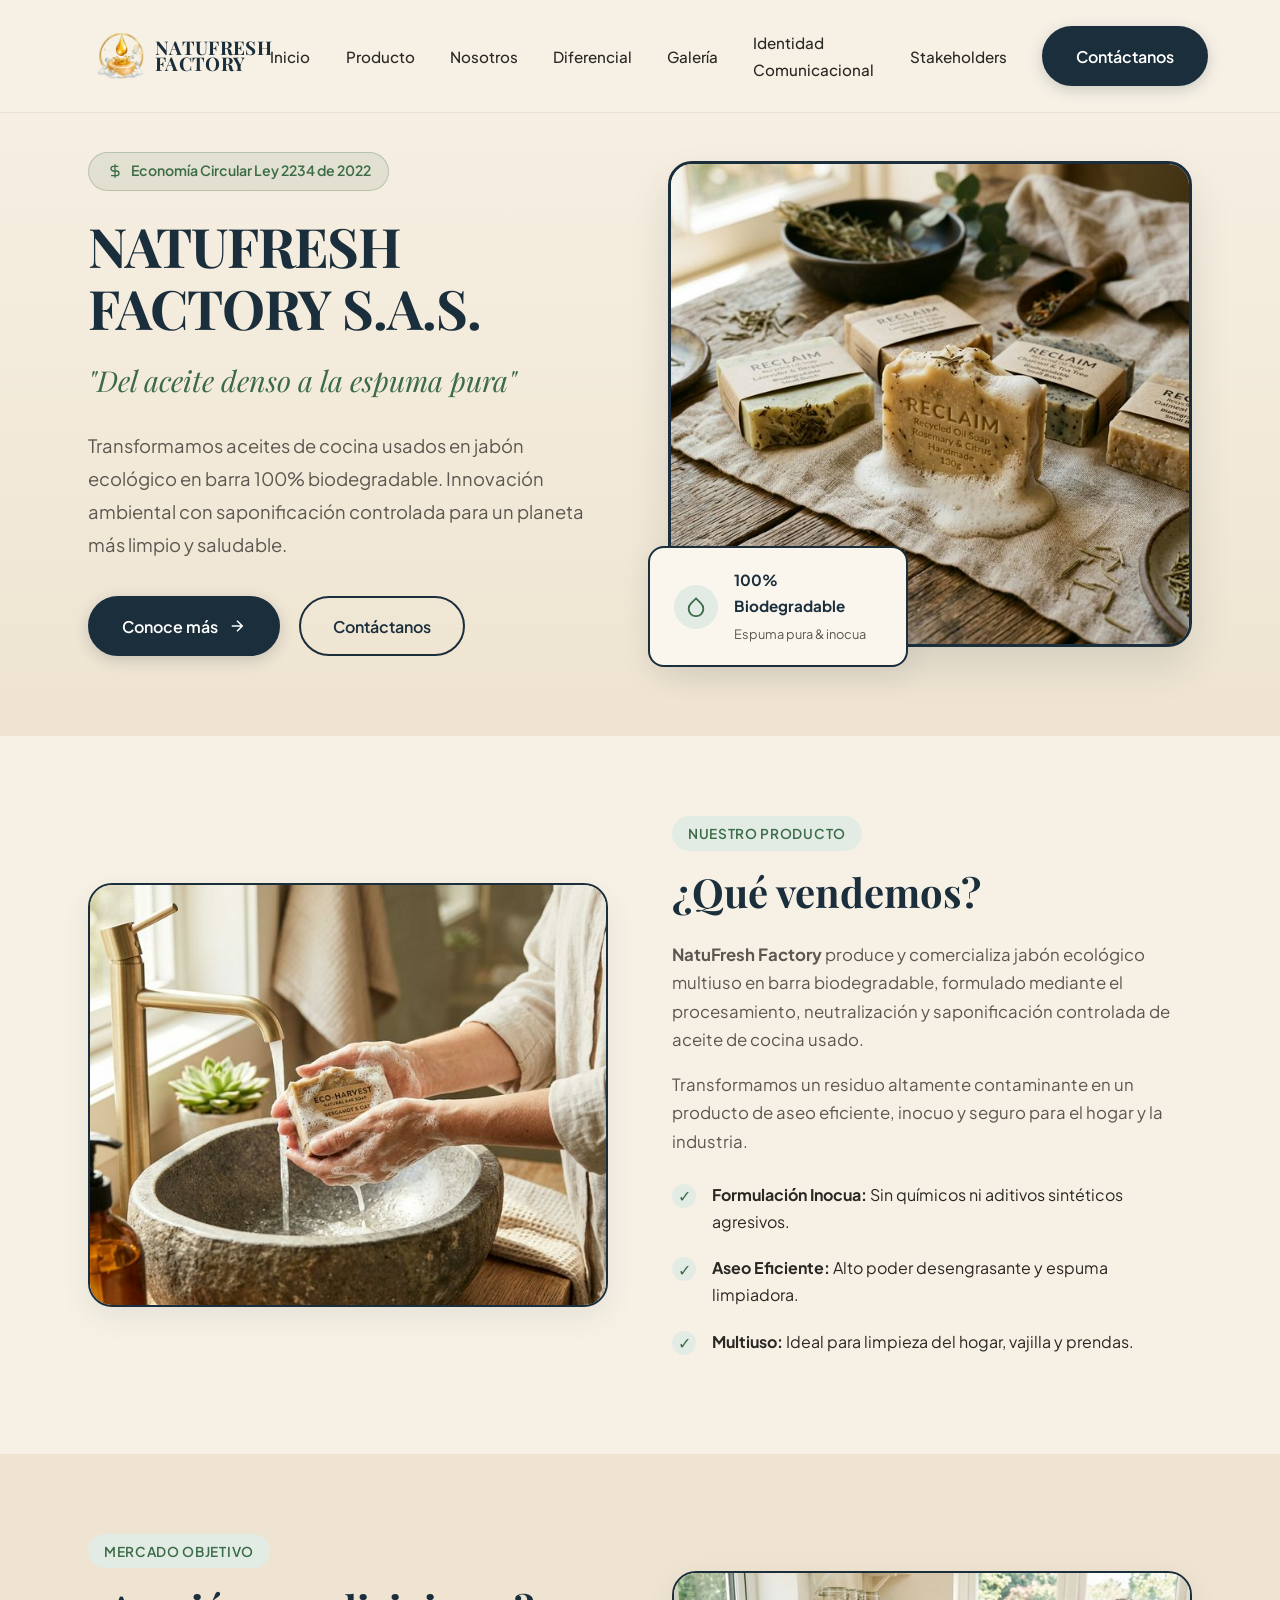
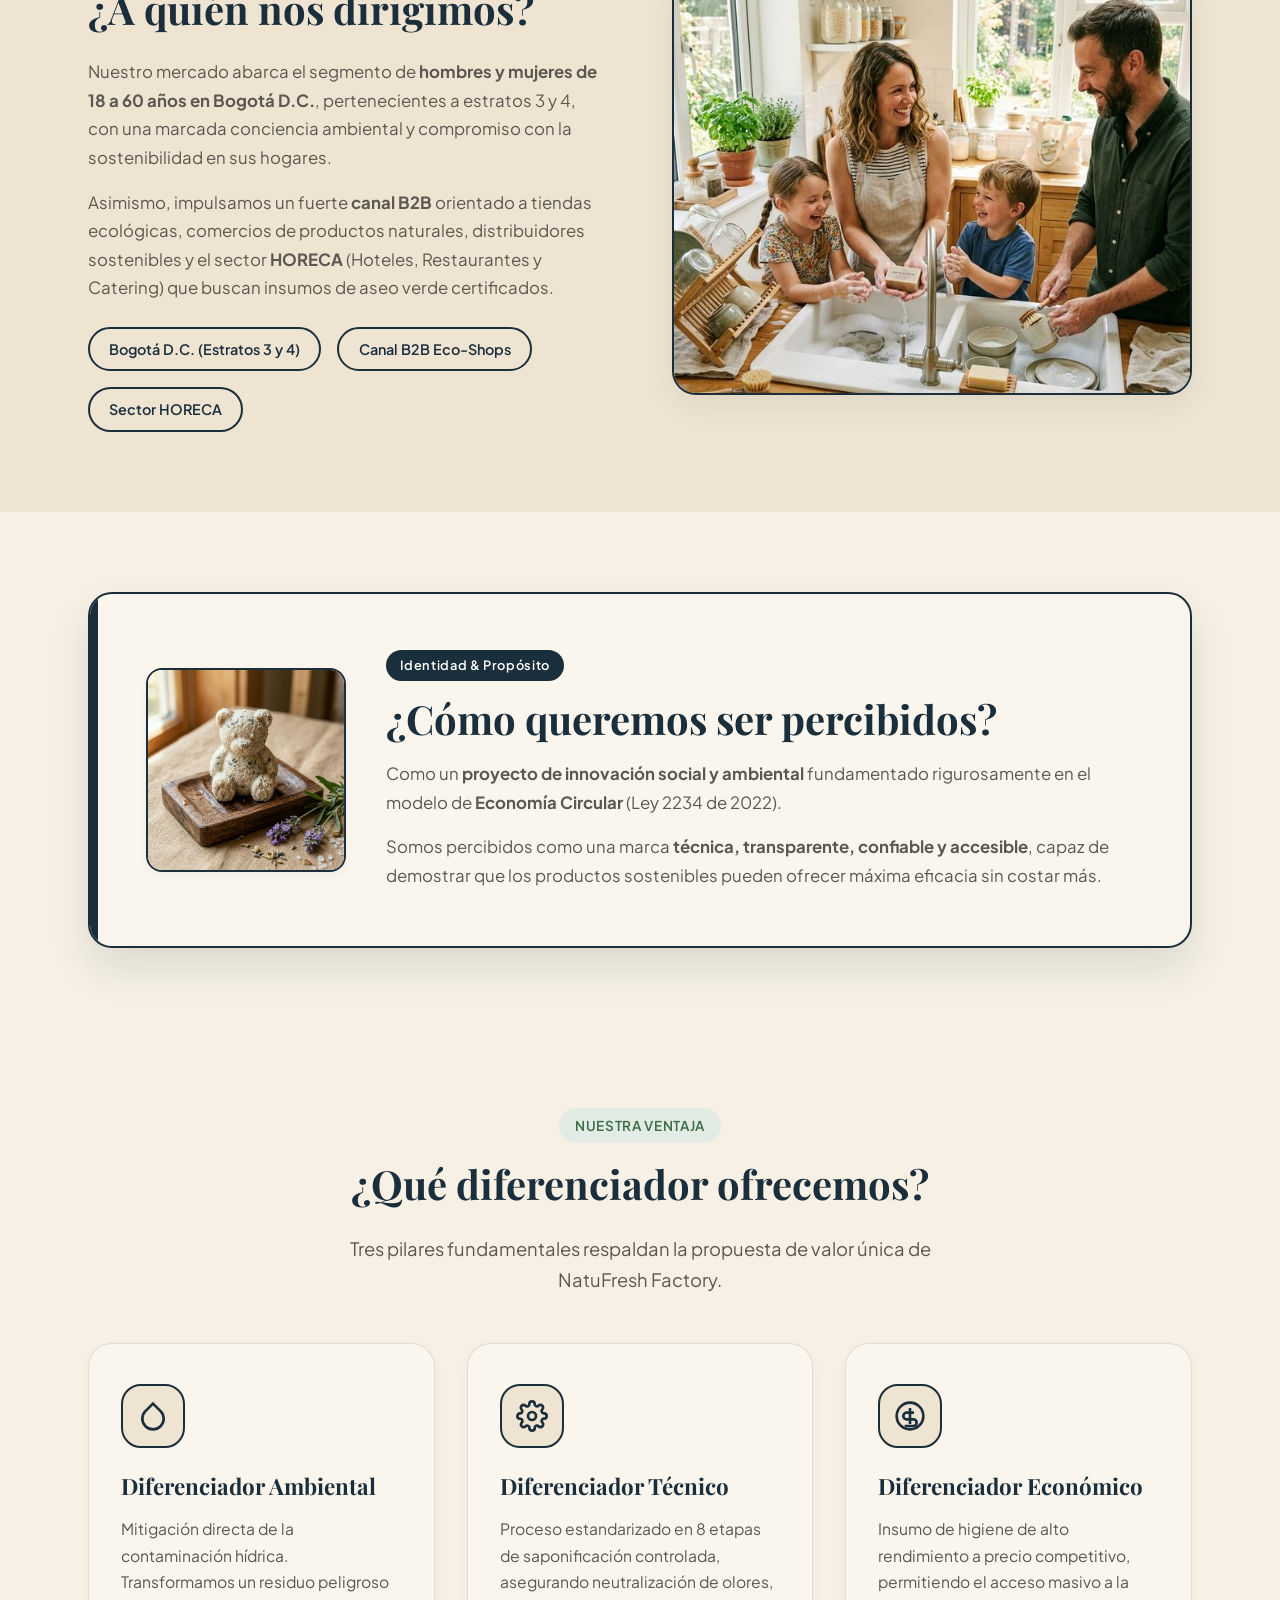
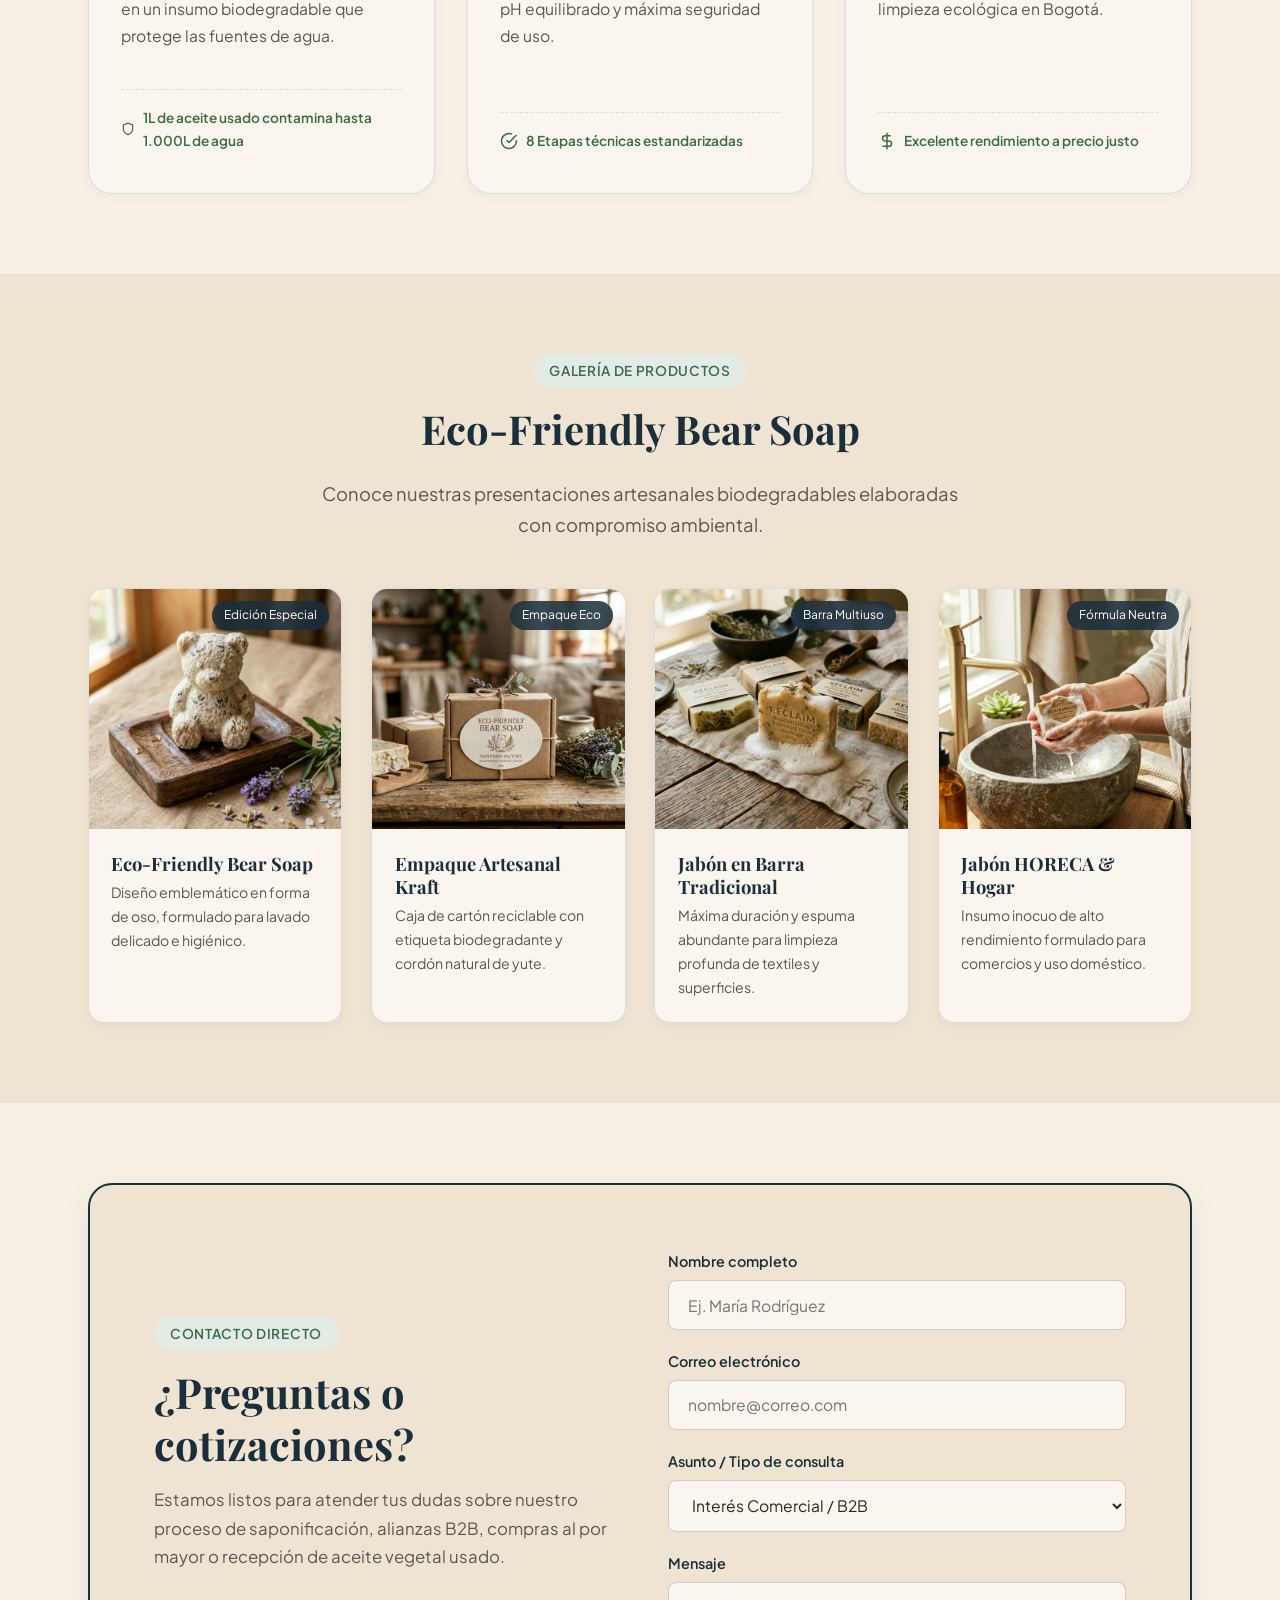
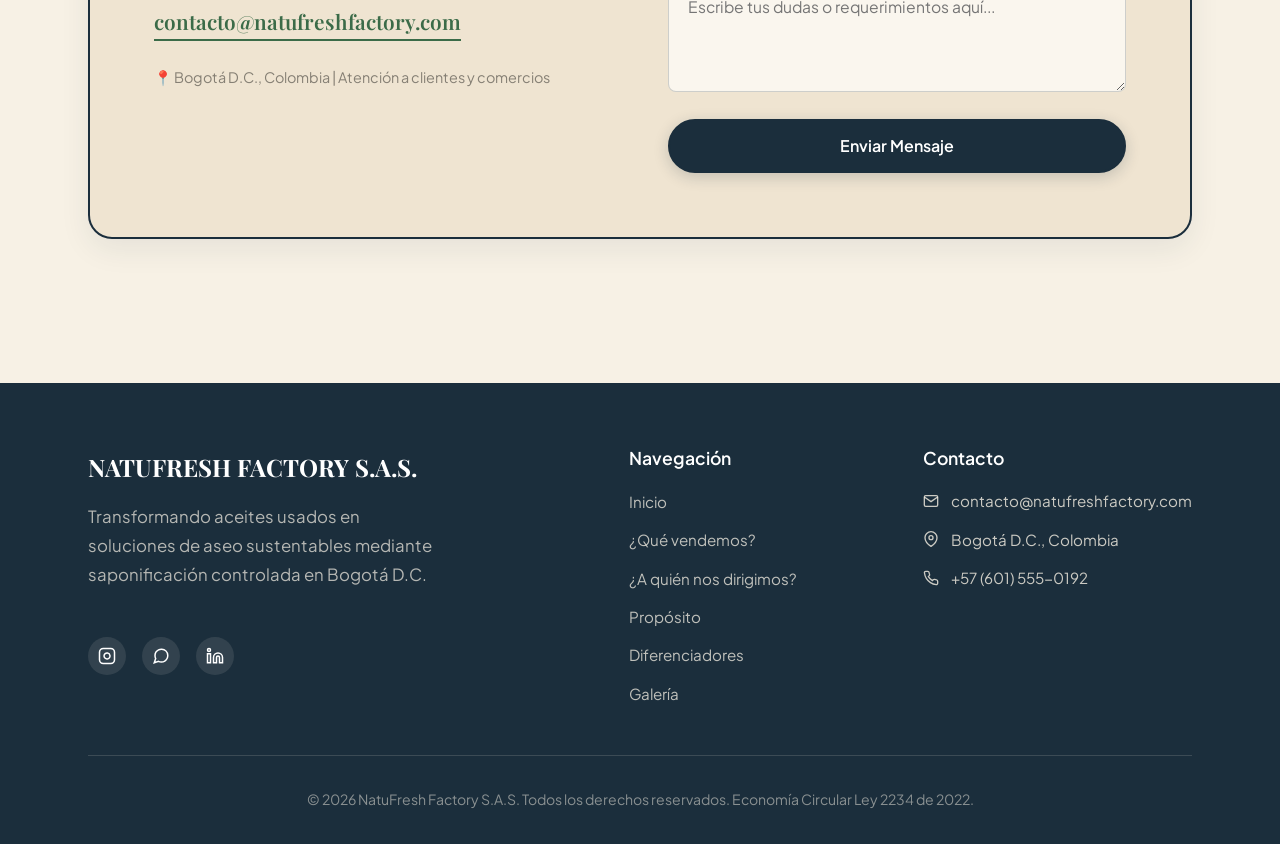
==== commit 667207be: "Actualiza diseño y recursos de NatuFresh" ====
--- a/html/index.html
+++ b/html/index.html
@@ -17,15 +17,12 @@
   <!-- 1. NAVBAR -->
   <header class="navbar">
     <div class="container navbar-container">
-      <a href="#inicio" class="navbar-logo" id="navLogo">
-        <div class="logo-icon">
-          <!-- Soap Drop SVG Icon -->
-          <svg width="22" height="22" viewBox="0 0 24 24" fill="none" stroke="currentColor" stroke-width="2"
-            stroke-linecap="round" stroke-linejoin="round">
-            <path d="M12 2.69l5.66 5.66a8 8 0 1 1-11.31 0z"></path>
-          </svg>
-        </div>
-        <span>NATUFRESH FACTORY</span>
+      <a href="#inicio" class="navbar-logo" id="navLogo" aria-label="NatuFresh Factory inicio">
+        <img src="../img/logo 1.png" alt="NatuFresh Factory" class="brand-logo">
+        <div class="brand-wordmark" aria-label="NatuFresh Factory">
+          <span class="brand-top">NATUFRESH</span>
+          <span class="brand-bottom">FACTORY</span>
+        </div>
       </a>
 
       <button class="hamburger" id="hamburgerToggle" aria-label="Abrir menú de navegación" aria-expanded="false">
@@ -38,15 +35,11 @@
         <ul class="navbar-menu" id="navMenu">
           <li><a href="#inicio" class="nav-link">Inicio</a></li>
           <li><a href="#que-vendemos" class="nav-link">Producto</a></li>
-          <li><a href="#nosotros" class="nav-link">Nosotros</a></li>
+          <li><a href="mision-vision.html" class="nav-link">Nosotros</a></li>
           <li><a href="#diferenciadores" class="nav-link">Diferencial</a></li>
           <li><a href="#galeria" class="nav-link">Galería</a></li>
-          <li><a href="identidad.html" class="btn btn-outline"
-              style="padding: 0.5rem 1.1rem; font-size: 0.88rem; border-color: var(--color-sage-green); color: var(--color-sage-green);">Identidad
-              Comunicacional</a></li>
-          <li><a href="stakeholders.html" class="btn btn-outline"
-              style="padding: 0.5rem 1.1rem; font-size: 0.88rem; border-color: #2C6E49; color: #2C6E49;">Stakeholders</a>
-          </li>
+          <li><a href="identidad.html" class="nav-link">Identidad Comunicacional</a></li>
+          <li><a href="stakeholders.html" class="nav-link">Stakeholders</a></li>
           <li><a href="#contacto" class="btn btn-primary navbar-cta">Contáctanos</a></li>
         </ul>
       </nav>
--- a/css/styles.css
+++ b/css/styles.css
@@ -239,12 +239,39 @@
 .navbar-logo {
   display: flex;
   align-items: center;
-  gap: 0.75rem;
+  gap: 0.1rem;
+  color: var(--color-dark-blue);
+  text-decoration: none;
+  margin-left: 0;
+  margin-right: 1.8rem;
+  padding-left: 0.2rem;
+}
+
+.brand-logo {
+  height: 74px;
+  width: auto;
+  display: block;
+  object-fit: contain;
+  margin-right: 0.2rem;
+  flex-shrink: 0;
+}
+
+.brand-wordmark {
+  display: flex;
+  flex-direction: column;
+  justify-content: center;
+  line-height: 0.84;
   font-family: var(--font-serif);
-  font-size: 1.35rem;
   font-weight: 700;
+  letter-spacing: 0.02em;
+  margin-right: 1.8rem;
+}
+
+.brand-top,
+.brand-bottom {
+  display: block;
   color: var(--color-dark-blue);
-  letter-spacing: 0.02em;
+  font-size: 1.18rem;
 }
 
 .logo-icon {
@@ -332,6 +359,248 @@
   }
 }
 
+.nav-link.active {
+  color: var(--color-sage-green);
+}
+
+.nav-link.active::after {
+  width: 100%;
+}
+
+.mission-hero {
+  padding-top: 9.5rem;
+  padding-bottom: 4rem;
+  background: linear-gradient(120deg, #E8EDDD 0%, #F2F0E5 100%);
+  border-bottom: 0;
+}
+
+.mission-header-content {
+  width: 48%;
+  display: flex;
+  flex-direction: column;
+  align-items: flex-start;
+  gap: 1rem;
+}
+
+.mission-hero > .container {
+  display: flex;
+  align-items: center;
+  justify-content: space-between;
+  gap: 4rem;
+}
+
+.mission-header-image {
+  position: relative;
+  width: 48%;
+  height: 330px;
+  overflow: hidden;
+  border-radius: 4px;
+}
+
+.mission-header-image img {
+  width: 100%;
+  height: 100%;
+  object-fit: cover;
+}
+
+.mission-header-image::after {
+  content: '';
+  position: absolute;
+  inset: 0;
+  pointer-events: none;
+  background:
+    linear-gradient(135deg, transparent 24%, rgba(30, 45, 26, 0.12) 58%, rgba(30, 45, 26, 0.7) 100%),
+    linear-gradient(to top, rgba(30, 45, 26, 0.58) 0%, transparent 48%);
+}
+
+.mission-hero .section-tag {
+  background-color: #C9D9B4;
+  color: #22331F;
+}
+
+.mission-hero .page-header-title {
+  color: #22331F;
+  font-family: var(--font-serif);
+}
+
+.mission-hero .page-header-sub {
+  color: #465240;
+}
+
+.mission-grid-section {
+  padding: 4rem 0 5rem;
+  background: #F5F0E6;
+}
+
+.mission-grid {
+  display: grid;
+  grid-template-columns: repeat(3, 1fr);
+  gap: 2rem;
+}
+
+.mission-card {
+  position: relative;
+  min-height: 500px;
+  background: #17301C;
+  border: 0;
+  border-radius: 20px;
+  overflow: hidden;
+}
+
+.mission-image-wrap {
+  position: absolute;
+  top: 0;
+  left: 0;
+  width: 100%;
+  height: 180px;
+  z-index: 0;
+  overflow: hidden;
+}
+
+.mission-image-wrap img {
+  width: 100%;
+  height: 100%;
+  object-fit: cover;
+  object-position: center;
+  display: block;
+}
+
+.gradient-overlay {
+  position: absolute;
+  inset: 0;
+  z-index: 1;
+  pointer-events: none;
+  background: linear-gradient(
+    to bottom,
+    rgba(23, 48, 28, 0) 0%,
+    rgba(23, 48, 28, 0) 70px,
+    rgba(23, 48, 28, 0.18) 100px,
+    rgba(23, 48, 28, 0.48) 125px,
+    rgba(23, 48, 28, 0.78) 150px,
+    #17301c 180px,
+    #17301c 100%
+  );
+}
+
+.mission-body {
+  position: relative;
+  z-index: 2;
+  min-height: 300px;
+  display: flex;
+  flex-direction: column;
+  justify-content: flex-start;
+  padding: 200px 1.25rem 1.25rem;
+  background: transparent !important;
+  border-radius: 0;
+}
+
+.mission-label {
+  display: inline-block;
+  margin-bottom: 0.7rem;
+  color: #cfe0b8;
+  font-weight: 800;
+  font-size: 0.8rem;
+  letter-spacing: 0.16em;
+  text-transform: uppercase;
+}
+
+.mission-icon {
+  width: 44px;
+  height: 44px;
+  margin-bottom: 0.65rem;
+  display: flex;
+  align-items: center;
+  justify-content: center;
+  border-radius: 50%;
+  background: #C9D9B4;
+  color: #22331F;
+}
+
+.mission-body h2 {
+  font-family: var(--font-serif);
+  font-size: clamp(1.4rem, 2vw, 1.5rem);
+  margin-bottom: 0.55rem;
+  color: #E5E8DC;
+}
+
+.mission-body p {
+  font-size: 0.78rem;
+  color: #E5E8DC;
+  line-height: 1.45;
+}
+
+.values-section {
+  padding: 4rem 0 5rem;
+}
+
+.values-grid {
+  display: grid;
+  grid-template-columns: repeat(4, 1fr);
+  gap: 1.5rem;
+}
+
+.value-card {
+  background: rgba(255, 255, 255, 0.7);
+  border: 1px solid rgba(27, 46, 60, 0.08);
+  border-radius: 22px;
+  padding: 1.5rem 1.2rem;
+  box-shadow: 0 10px 25px rgba(27, 46, 60, 0.04);
+}
+
+.value-number {
+  font-size: 0.8rem;
+  font-weight: 700;
+  color: var(--color-sage-green);
+  letter-spacing: 0.1em;
+  margin-bottom: 0.8rem;
+}
+
+.value-card h3 {
+  font-family: var(--font-serif);
+  font-size: 1.7rem;
+  margin-bottom: 0.8rem;
+  color: var(--color-dark-blue);
+}
+
+.value-card p {
+  color: var(--text-main);
+  line-height: 1.7;
+}
+
+@media (max-width: 992px) {
+  .mission-hero > .container {
+    gap: 2rem;
+  }
+
+  .mission-grid {
+    grid-template-columns: 1fr;
+  }
+
+  .values-grid {
+    grid-template-columns: 1fr 1fr;
+  }
+}
+
+@media (max-width: 640px) {
+  .mission-hero > .container {
+    flex-direction: column;
+    align-items: stretch;
+  }
+
+  .mission-header-content,
+  .mission-header-image {
+    width: 100%;
+  }
+
+  .mission-header-image {
+    height: 260px;
+  }
+
+  .values-grid {
+    grid-template-columns: 1fr;
+  }
+}
+
 /* Hero Section */
 .hero {
   padding-top: 9.5rem;
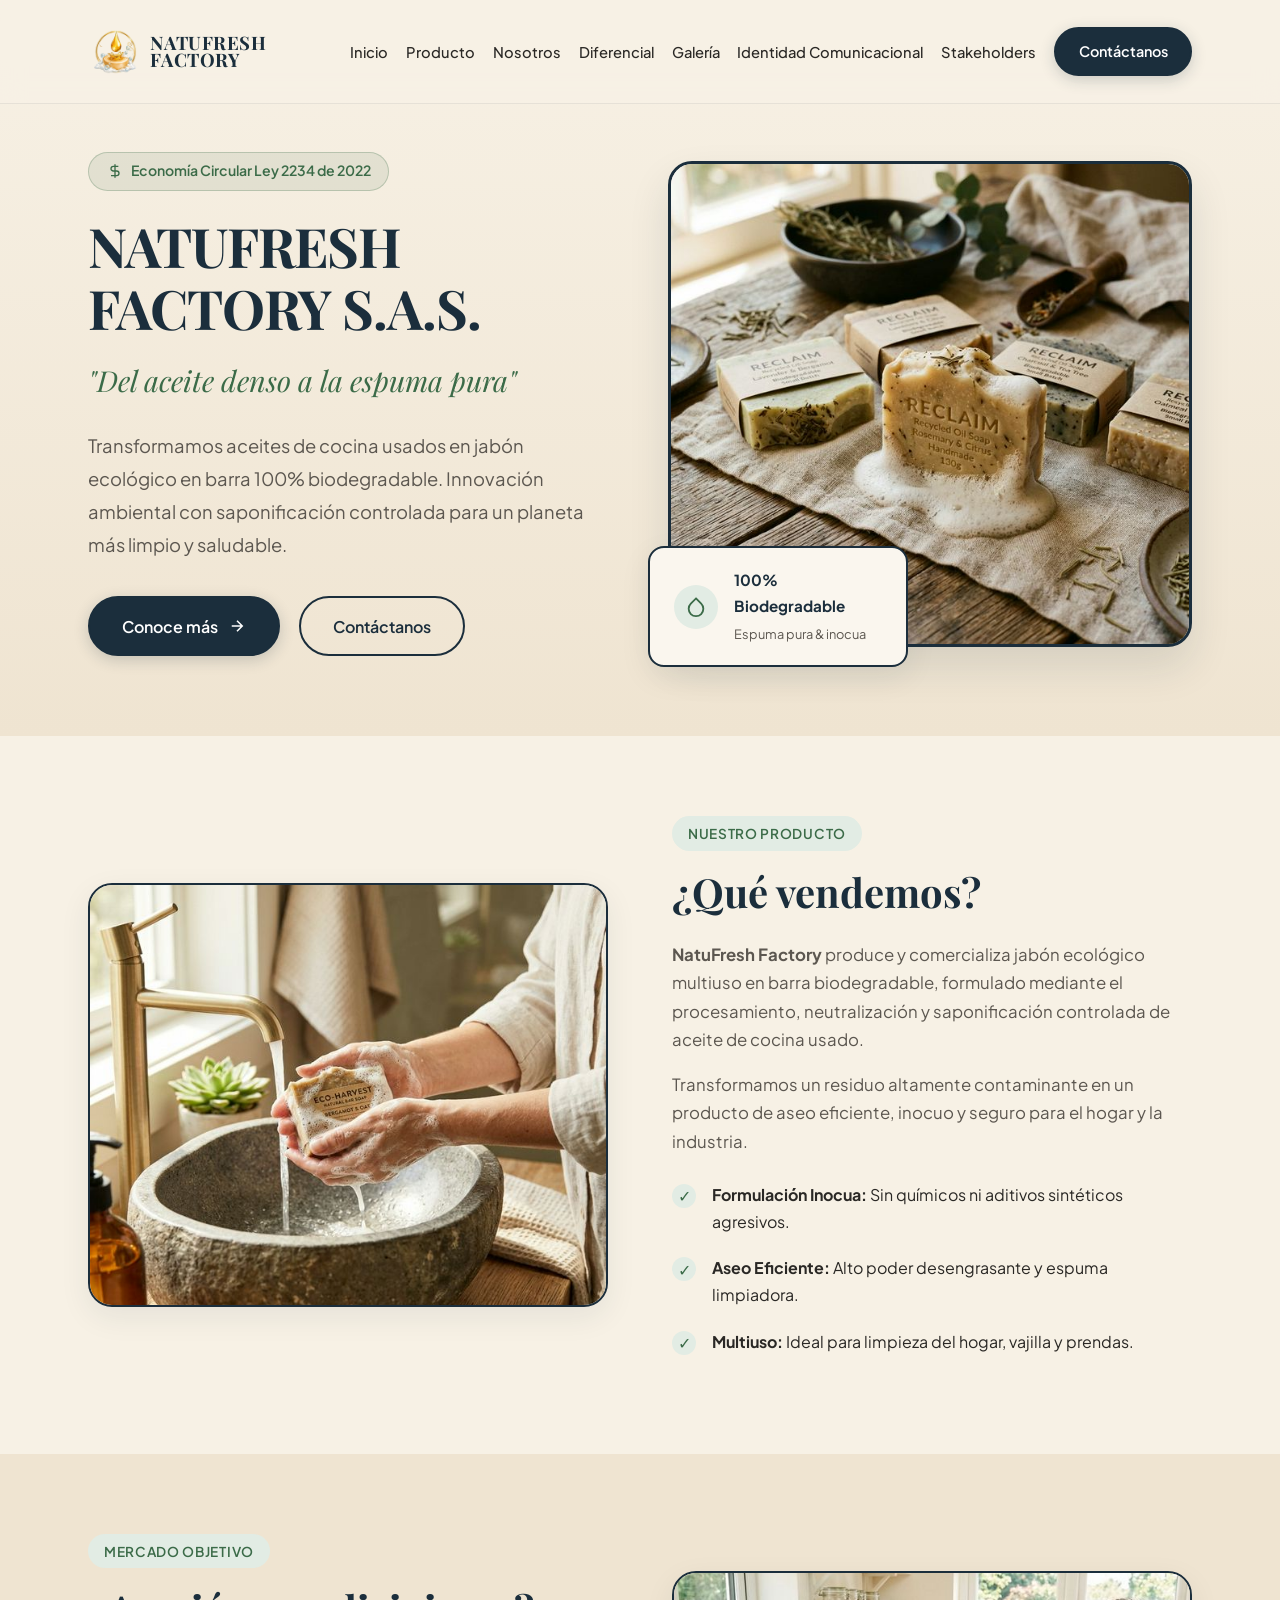
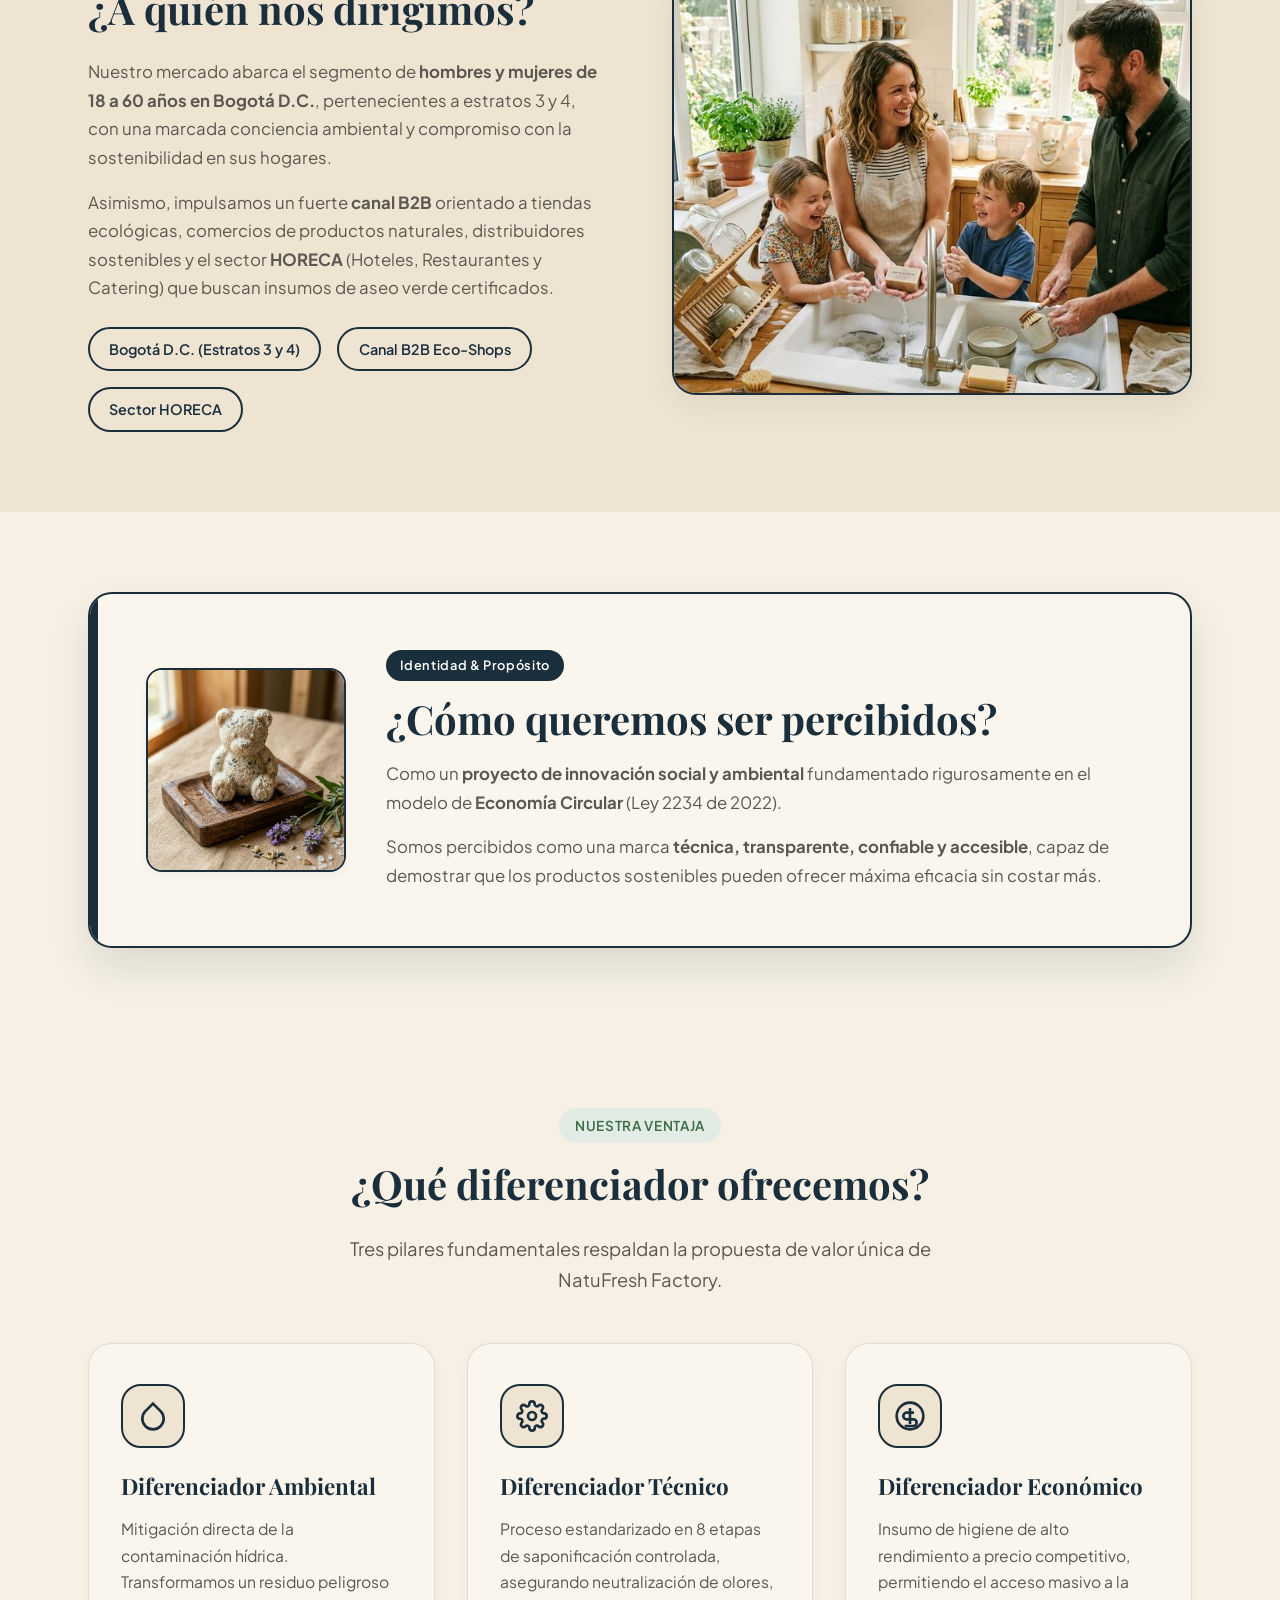
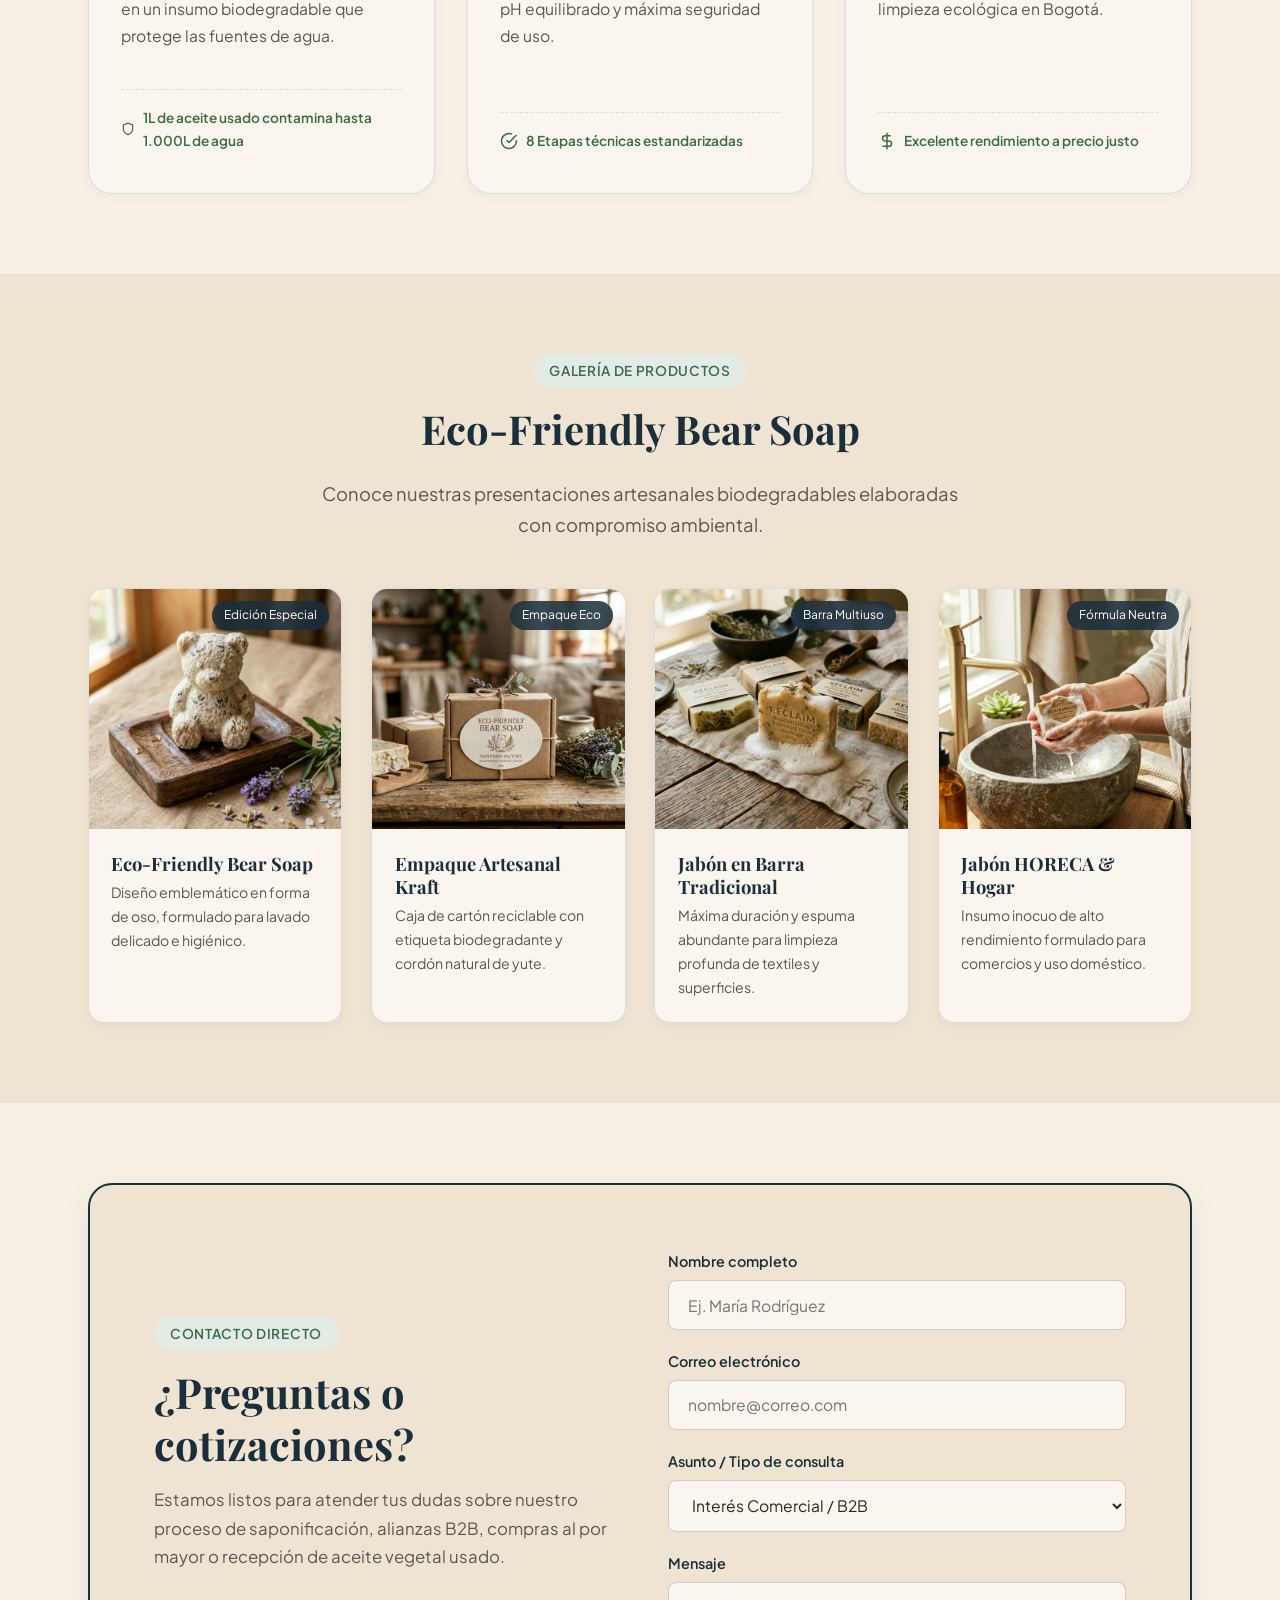
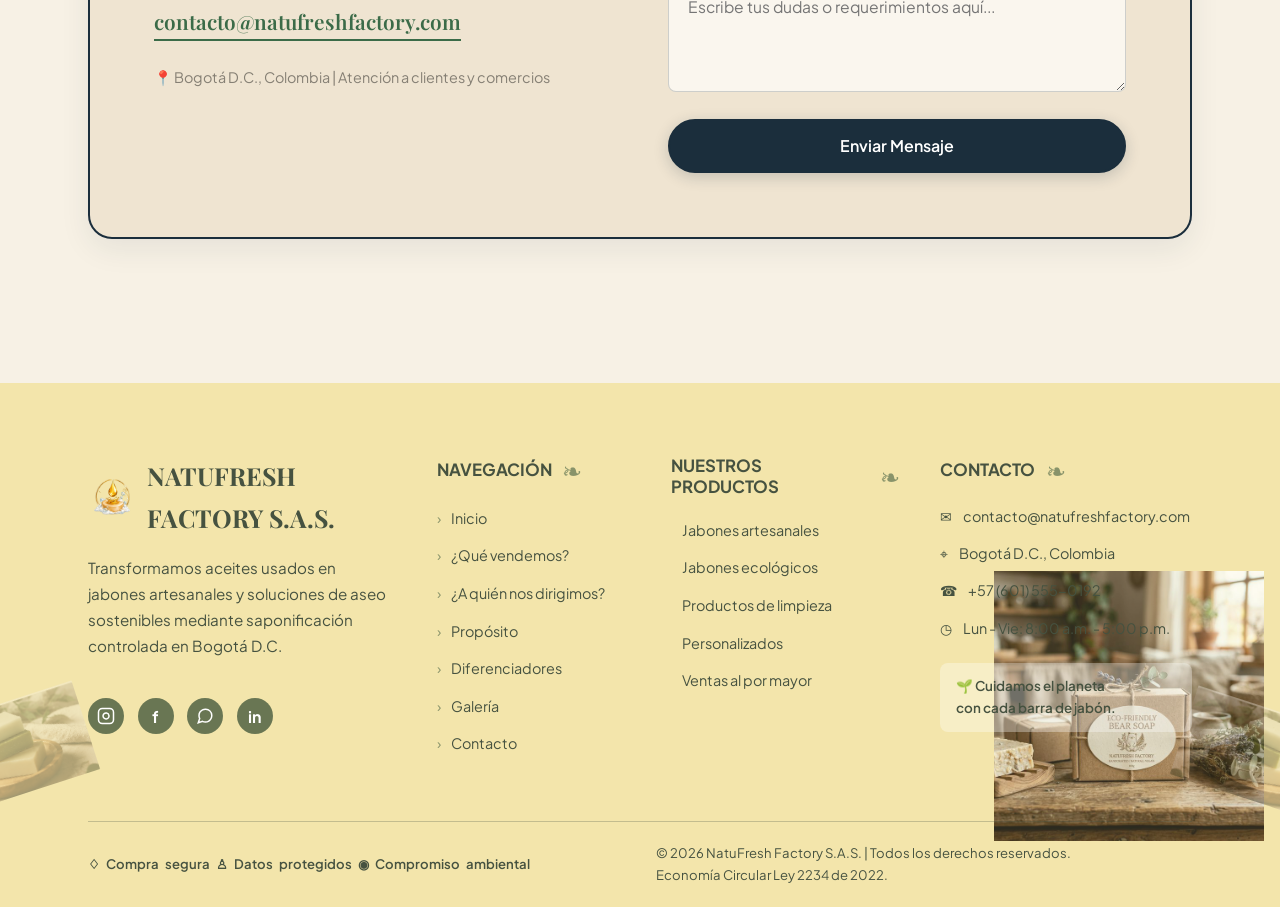
==== commit fe1caace: "Agent Host changes for agents/footer-header-css-structure-update" ====
--- a/html/index.html
+++ b/html/index.html
@@ -8,6 +8,8 @@
   <meta name="description"
     content="NatuFresh Factory produce jabón ecológico en barra biodegradable a partir de aceite de cocina usado mediante neutralización y saponificación controlada. Economía circular e innovación ambiental en Bogotá D.C.">
   <link rel="stylesheet" href="../css/styles.css">
+  <link rel="stylesheet" href="../css/header.css">
+  <link rel="stylesheet" href="../css/footer.css">
   <link rel="icon"
     href="data:image/svg+xml,<svg xmlns=%22http://www.w3.org/2000/svg%22 viewBox=%220 0 100 100%22><text y=%22.9em%22 font-size=%2290%22>🧼</text></svg>">
 </head>
--- a/css/styles.css
+++ b/css/styles.css
@@ -4,43 +4,44 @@
    ========================================================================== */
 
 /* Google Fonts Import */
-@import url('https://fonts.googleapis.com/css2?family=Playfair+Display:ital,wght@0,400;0,600;0,700;1,400;1,600&family=Plus+Jakarta+Sans:wght@300;400;500;600;700&display=swap');
+@import url("https://fonts.googleapis.com/css2?family=Playfair+Display:ital,wght@0,400;0,600;0,700;1,400;1,600&family=Plus+Jakarta+Sans:wght@300;400;500;600;700&display=swap");
 
 :root {
   /* Color Palette */
-  --bg-primary: #F7F1E5;
+  --bg-primary: #f7f1e5;
   /* Warm cream background */
-  --bg-secondary: #EFE4D1;
+  --bg-secondary: #efe4d1;
   /* Slightly deeper cream accent */
-  --bg-card: #FAF6EE;
+  --bg-card: #faf6ee;
   /* Soft warm white card background */
-  --bg-card-alt: #F3E9D7;
+  --bg-card-alt: #f3e9d7;
   /* Subtle card accent */
 
-  --color-dark-blue: #1B2E3C;
+  --color-dark-blue: #1b2e3c;
   /* Deep dark blue primary accent & borders */
-  --color-blue-hover: #263E50;
+  --color-blue-hover: #263e50;
   /* Slightly lighter dark blue for hover */
-  --color-sage-green: #3B6B48;
+  --color-sage-green: #3b6b48;
   /* Soft sage green for sustainability */
-  --color-green-light: #E2ECE4;
+  --color-green-light: #e2ece4;
   /* Light sage background tint */
-  --color-green-accent: #4E7C59;
+  --color-green-accent: #4e7c59;
   /* Medium green */
 
-  --text-main: #2A2825;
+  --text-main: #2a2825;
   /* Deep rich warm dark grey */
-  --text-muted: #5C5750;
+  --text-muted: #5c5750;
   /* Muted warm grey */
-  --text-light: #857F74;
+  --text-light: #857f74;
   /* Soft grey */
 
-  --border-blue: #1B2E3C;
+  --border-blue: #1b2e3c;
   --border-light: rgba(27, 46, 60, 0.12);
 
   /* Typography */
-  --font-serif: 'Playfair Display', Georgia, serif;
-  --font-sans: 'Plus Jakarta Sans', -apple-system, BlinkMacSystemFont, sans-serif;
+  --font-serif: "Playfair Display", Georgia, serif;
+  --font-sans:
+    "Plus Jakarta Sans", -apple-system, BlinkMacSystemFont, sans-serif;
 
   /* Radii & Shadows */
   --radius-sm: 8px;
@@ -173,7 +174,7 @@
 
 .btn-primary {
   background-color: var(--color-dark-blue);
-  color: #FFFFFF;
+  color: #ffffff;
   border-color: var(--color-dark-blue);
   box-shadow: 0 4px 15px rgba(27, 46, 60, 0.2);
 }
@@ -193,233 +194,124 @@
 
 .btn-outline:hover {
   background-color: var(--color-dark-blue);
-  color: #FFFFFF;
+  color: #ffffff;
   transform: translateY(-3px);
 }
 
 .btn-green {
   background-color: var(--color-sage-green);
-  color: #FFFFFF;
+  color: #ffffff;
   border-color: var(--color-sage-green);
 }
 
 .btn-green:hover {
-  background-color: #2F5639;
-  border-color: #2F5639;
+  background-color: #2f5639;
+  border-color: #2f5639;
   transform: translateY(-3px);
   box-shadow: 0 8px 25px rgba(59, 107, 72, 0.3);
 }
 
-/* Navbar */
-.navbar {
-  position: fixed;
-  top: 0;
-  left: 0;
+.mission-hero {
   width: 100%;
-  z-index: 1000;
-  padding: 1.2rem 0;
-  background-color: rgba(247, 241, 229, 0.92);
-  backdrop-filter: blur(12px);
-  border-bottom: 1px solid rgba(27, 46, 60, 0.08);
-  transition: var(--transition);
-}
-
-.navbar.scrolled {
-  padding: 0.8rem 0;
-  box-shadow: var(--shadow-md);
-  background-color: rgba(247, 241, 229, 0.98);
-}
-
-.navbar-container {
-  display: flex;
-  align-items: center;
-  justify-content: space-between;
-}
-
-.navbar-logo {
-  display: flex;
-  align-items: center;
-  gap: 0.1rem;
-  color: var(--color-dark-blue);
-  text-decoration: none;
-  margin-left: 0;
-  margin-right: 1.8rem;
-  padding-left: 0.2rem;
-}
-
-.brand-logo {
-  height: 74px;
-  width: auto;
-  display: block;
-  object-fit: contain;
-  margin-right: 0.2rem;
-  flex-shrink: 0;
-}
-
-.brand-wordmark {
-  display: flex;
-  flex-direction: column;
-  justify-content: center;
-  line-height: 0.84;
-  font-family: var(--font-serif);
-  font-weight: 700;
-  letter-spacing: 0.02em;
-  margin-right: 1.8rem;
-}
-
-.brand-top,
-.brand-bottom {
-  display: block;
-  color: var(--color-dark-blue);
-  font-size: 1.18rem;
-}
-
-.logo-icon {
-  width: 40px;
-  height: 40px;
-  background: var(--color-dark-blue);
-  color: var(--bg-primary);
-  border-radius: 50%;
-  display: flex;
-  align-items: center;
-  justify-content: center;
-  box-shadow: 0 4px 10px rgba(27, 46, 60, 0.15);
-}
-
-.navbar-menu {
-  display: flex;
-  align-items: center;
-  gap: 2.2rem;
-  list-style: none;
-}
-
-.nav-link {
-  font-size: 0.95rem;
-  font-weight: 500;
-  color: var(--text-main);
-  position: relative;
-  padding: 0.3rem 0;
-}
-
-.nav-link::after {
-  content: '';
-  position: absolute;
-  bottom: 0;
-  left: 0;
-  width: 0;
-  height: 2px;
-  background-color: var(--color-sage-green);
-  transition: var(--transition);
-}
-
-.nav-link:hover {
-  color: var(--color-sage-green);
-}
-
-.nav-link:hover::after {
+  min-height: 280px;
+  max-height: 340px;
+  height: 320px;
+  margin: 1.5rem 0 2.5rem;
+  padding: 0;
+  background: var(--bg-primary);
+  border-bottom: 0;
+  overflow: hidden;
+}
+
+.mission-split {
+  display: grid;
+  grid-template-columns: 1fr 1fr;
+  min-height: 100%;
+  height: 100%;
   width: 100%;
 }
 
-.hamburger {
-  display: none;
-  background: none;
-  border: none;
-  cursor: pointer;
-  padding: 0.5rem;
-  color: var(--color-dark-blue);
-}
-
-/* Mobile Menu */
-@media (max-width: 992px) {
-  .hamburger {
-    display: block;
-  }
-
-  .navbar-menu {
-    position: fixed;
-    top: 75px;
-    left: -100%;
-    width: 100%;
-    height: calc(100vh - 75px);
-    background-color: var(--bg-primary);
-    flex-direction: column;
-    justify-content: flex-start;
-    padding: 3rem 2rem;
-    gap: 2rem;
-    transition: var(--transition);
-    box-shadow: var(--shadow-lg);
-  }
-
-  .navbar-menu.active {
-    left: 0;
-  }
-
-  .navbar-cta {
-    width: 100%;
-  }
-}
-
-.nav-link.active {
-  color: var(--color-sage-green);
-}
-
-.nav-link.active::after {
-  width: 100%;
-}
-
-.mission-hero {
-  padding-top: 9.5rem;
-  padding-bottom: 4rem;
-  background: linear-gradient(120deg, #E8EDDD 0%, #F2F0E5 100%);
-  border-bottom: 0;
-}
-
 .mission-header-content {
-  width: 48%;
   display: flex;
   flex-direction: column;
   align-items: flex-start;
+  justify-content: center;
   gap: 1rem;
-}
-
-.mission-hero > .container {
-  display: flex;
-  align-items: center;
-  justify-content: space-between;
-  gap: 4rem;
+  padding: 3.1rem clamp(2rem, 6vw, 6rem) 2.5rem;
+  background: var(--bg-primary);
+  position: relative;
+  z-index: 2;
+}
+
+.mission-header-content .section-tag {
+  margin-bottom: 0.45rem;
+}
+
+.mission-header-content .page-header-title {
+  max-width: 620px;
+  margin-bottom: 0.25rem;
+  font-size: 2.2rem;
+  line-height: 1.1;
+}
+
+.mission-header-content .page-header-sub {
+  max-width: 570px;
+  margin-bottom: 0;
+  font-size: clamp(1rem, 1.4vw, 1.2rem);
 }
 
 .mission-header-image {
   position: relative;
-  width: 48%;
-  height: 330px;
-  overflow: hidden;
-  border-radius: 4px;
-}
-
-.mission-header-image img {
-  width: 100%;
+  min-height: 100%;
   height: 100%;
-  object-fit: cover;
+  overflow: hidden;
+  background: #dbe2d6;
 }
 
 .mission-header-image::after {
-  content: '';
+  content: "";
   position: absolute;
   inset: 0;
   pointer-events: none;
   background:
-    linear-gradient(135deg, transparent 24%, rgba(30, 45, 26, 0.12) 58%, rgba(30, 45, 26, 0.7) 100%),
-    linear-gradient(to top, rgba(30, 45, 26, 0.58) 0%, transparent 48%);
+    linear-gradient(
+      90deg,
+      var(--bg-primary) 0%,
+      rgba(247, 241, 229, 0.82) 8%,
+      rgba(247, 241, 229, 0.18) 25%,
+      transparent 48%
+    ),
+    linear-gradient(
+      180deg,
+      rgba(27, 46, 60, 0.08),
+      transparent 30%,
+      rgba(27, 46, 60, 0.2)
+    );
+  z-index: 1;
+}
+
+.mission-header-image img {
+  width: 100%;
+  height: 100%;
+  min-height: 100%;
+  object-fit: cover;
+  object-position: center;
+  -webkit-mask-image: linear-gradient(
+    90deg,
+    transparent 0%,
+    #000 18%,
+    #000 100%
+  );
+  mask-image: linear-gradient(90deg, transparent 0%, #000 18%, #000 100%);
 }
 
 .mission-hero .section-tag {
-  background-color: #C9D9B4;
-  color: #22331F;
+  background-color: #c9d9b4;
+  color: #22331f;
 }
 
 .mission-hero .page-header-title {
-  color: #22331F;
+  color: #22331f;
   font-family: var(--font-serif);
 }
 
@@ -429,7 +321,7 @@
 
 .mission-grid-section {
   padding: 4rem 0 5rem;
-  background: #F5F0E6;
+  background: #f5f0e6;
 }
 
 .mission-grid {
@@ -441,7 +333,7 @@
 .mission-card {
   position: relative;
   min-height: 500px;
-  background: #17301C;
+  background: #17301c;
   border: 0;
   border-radius: 20px;
   overflow: hidden;
@@ -512,20 +404,20 @@
   align-items: center;
   justify-content: center;
   border-radius: 50%;
-  background: #C9D9B4;
-  color: #22331F;
+  background: #c9d9b4;
+  color: #22331f;
 }
 
 .mission-body h2 {
   font-family: var(--font-serif);
   font-size: clamp(1.4rem, 2vw, 1.5rem);
   margin-bottom: 0.55rem;
-  color: #E5E8DC;
+  color: #e5e8dc;
 }
 
 .mission-body p {
   font-size: 0.78rem;
-  color: #E5E8DC;
+  color: #e5e8dc;
   line-height: 1.45;
 }
 
@@ -540,11 +432,54 @@
 }
 
 .value-card {
-  background: rgba(255, 255, 255, 0.7);
+  background: var(--bg-card);
   border: 1px solid rgba(27, 46, 60, 0.08);
   border-radius: 22px;
+  overflow: hidden;
+  box-shadow: 0 10px 25px rgba(27, 46, 60, 0.06);
+  transition:
+    transform 0.3s ease,
+    box-shadow 0.3s ease;
+}
+
+.value-card:hover {
+  transform: translateY(-6px);
+  box-shadow: 0 16px 32px rgba(27, 46, 60, 0.12);
+}
+
+.value-image-wrap {
+  position: relative;
+  aspect-ratio: 4 / 3;
+  overflow: hidden;
+  background: var(--bg-secondary);
+}
+
+.value-image-wrap img {
+  width: 100%;
+  height: 100%;
+  object-fit: cover;
+  transition: transform 0.5s ease;
+}
+
+.value-card:hover .value-image-wrap img {
+  transform: scale(1.05);
+}
+
+.value-badge {
+  position: absolute;
+  left: 0.85rem;
+  bottom: 0.85rem;
+  padding: 0.35rem 0.7rem;
+  border-radius: var(--radius-pill);
+  background: rgba(27, 46, 60, 0.88);
+  color: #fff;
+  font-size: 0.72rem;
+  font-weight: 700;
+  letter-spacing: 0.03em;
+}
+
+.value-card-content {
   padding: 1.5rem 1.2rem;
-  box-shadow: 0 10px 25px rgba(27, 46, 60, 0.04);
 }
 
 .value-number {
@@ -565,13 +500,107 @@
 .value-card p {
   color: var(--text-main);
   line-height: 1.7;
+  margin-bottom: 0;
+}
+
+.location-section {
+  background-color: var(--bg-primary);
+}
+
+.location-card {
+  display: grid;
+  grid-template-columns: minmax(0, 0.9fr) minmax(0, 1.1fr);
+  gap: 3rem;
+  align-items: stretch;
+  padding: 3rem;
+  background-color: var(--bg-card);
+  border: 1px solid var(--border-light);
+  border-radius: var(--radius-md);
+  box-shadow: var(--shadow-md);
+}
+
+.location-info {
+  display: flex;
+  flex-direction: column;
+  justify-content: center;
+}
+
+.location-info .section-title {
+  margin-bottom: 1rem;
+}
+
+.location-info .section-subtitle {
+  margin-bottom: 2rem;
+}
+
+.location-details {
+  display: grid;
+  gap: 1.25rem;
+  margin-bottom: 2rem;
+  font-style: normal;
+}
+
+.location-detail {
+  display: flex;
+  align-items: flex-start;
+  gap: 0.85rem;
+}
+
+.location-detail-icon {
+  display: inline-flex;
+  align-items: center;
+  justify-content: center;
+  flex: 0 0 2.25rem;
+  width: 2.25rem;
+  height: 2.25rem;
+  border-radius: 50%;
+  background-color: var(--color-green-light);
+  color: var(--color-sage-green);
+  font-size: 1.15rem;
+  line-height: 1;
+}
+
+.location-detail div {
+  display: grid;
+  gap: 0.15rem;
+}
+
+.location-detail strong {
+  color: var(--color-dark-blue);
+  font-size: 0.9rem;
+}
+
+.location-detail span:not(.location-detail-icon),
+.location-detail a {
+  color: var(--text-muted);
+  font-size: 0.95rem;
+}
+
+.location-detail a:hover {
+  color: var(--color-sage-green);
+}
+
+.location-cta {
+  align-self: flex-start;
+}
+
+.location-map {
+  min-height: 390px;
+  overflow: hidden;
+  border-radius: var(--radius-md);
+  box-shadow: var(--shadow-sm);
+  background-color: var(--bg-secondary);
+}
+
+.location-map iframe {
+  display: block;
+  width: 100%;
+  height: 100%;
+  min-height: 390px;
+  border: 0;
 }
 
 @media (max-width: 992px) {
-  .mission-hero > .container {
-    gap: 2rem;
-  }
-
   .mission-grid {
     grid-template-columns: 1fr;
   }
@@ -579,25 +608,84 @@
   .values-grid {
     grid-template-columns: 1fr 1fr;
   }
+
+  .location-card {
+    grid-template-columns: 1fr 1fr;
+    gap: 2rem;
+    padding: 2rem;
+  }
 }
 
 @media (max-width: 640px) {
-  .mission-hero > .container {
-    flex-direction: column;
-    align-items: stretch;
-  }
-
-  .mission-header-content,
+  .mission-hero {
+    min-height: 0;
+    max-height: none;
+    height: auto;
+    margin: 1rem 0 2rem;
+  }
+
+  .mission-split {
+    grid-template-columns: 1fr;
+    height: auto;
+  }
+
+  .mission-header-content {
+    min-height: 280px;
+    padding: 3.4rem 1.5rem 2rem;
+  }
+
+  .mission-header-content .section-tag {
+    margin-bottom: 0.6rem;
+  }
+
+  .mission-header-content .page-header-title {
+    font-size: 2.2rem;
+  }
+
   .mission-header-image {
-    width: 100%;
-  }
-
-  .mission-header-image {
-    height: 260px;
+    min-height: 280px;
+    height: 280px;
+    max-height: 340px;
+  }
+
+  .mission-header-image img {
+    min-height: 280px;
+    -webkit-mask-image: linear-gradient(
+      180deg,
+      transparent 0%,
+      #000 20%,
+      #000 100%
+    );
+    mask-image: linear-gradient(180deg, transparent 0%, #000 20%, #000 100%);
+  }
+
+  .mission-header-image::after {
+    background: linear-gradient(
+      180deg,
+      var(--bg-primary) 0%,
+      rgba(247, 241, 229, 0.58) 12%,
+      transparent 35%,
+      rgba(27, 46, 60, 0.16) 100%
+    );
   }
 
   .values-grid {
     grid-template-columns: 1fr;
+  }
+
+  .location-card {
+    grid-template-columns: 1fr;
+    gap: 2rem;
+    padding: 1.5rem;
+  }
+
+  .location-info .section-title {
+    font-size: 2.2rem;
+  }
+
+  .location-map,
+  .location-map iframe {
+    min-height: 320px;
   }
 }
 
@@ -605,7 +693,11 @@
 .hero {
   padding-top: 9.5rem;
   padding-bottom: 5rem;
-  background: linear-gradient(180deg, var(--bg-primary) 0%, var(--bg-secondary) 100%);
+  background: linear-gradient(
+    180deg,
+    var(--bg-primary) 0%,
+    var(--bg-secondary) 100%
+  );
   overflow: hidden;
 }
 
@@ -791,7 +883,7 @@
 }
 
 .perception-card::before {
-  content: '';
+  content: "";
   position: absolute;
   top: 0;
   left: 0;
@@ -824,7 +916,7 @@
   display: inline-block;
   padding: 0.3rem 0.9rem;
   background-color: var(--color-dark-blue);
-  color: #FFFFFF;
+  color: #ffffff;
   font-size: 0.8rem;
   font-weight: 600;
   letter-spacing: 0.05em;
@@ -944,7 +1036,7 @@
   top: 12px;
   right: 12px;
   background-color: rgba(27, 46, 60, 0.85);
-  color: #FFFFFF;
+  color: #ffffff;
   font-size: 0.75rem;
   padding: 0.25rem 0.75rem;
   border-radius: var(--radius-pill);
@@ -1038,111 +1130,13 @@
   min-height: 110px;
 }
 
-/* Footer */
-.footer {
-  background-color: var(--color-dark-blue);
-  color: #F7F1E5;
-  padding: 4rem 0 2rem 0;
-  margin-top: 4rem;
-}
-
-.footer-grid {
-  display: grid;
-  grid-template-columns: 2fr 1fr 1fr;
-  gap: 3rem;
-  padding-bottom: 3rem;
-  border-bottom: 1px solid rgba(247, 241, 229, 0.15);
-}
-
-.footer-brand {
-  display: flex;
-  flex-direction: column;
-  gap: 1rem;
-}
-
-.footer-logo {
-  font-family: var(--font-serif);
-  font-size: 1.5rem;
-  font-weight: 700;
-  color: #FFFFFF;
-}
-
-.footer-brand p {
-  color: rgba(247, 241, 229, 0.7);
-  max-width: 360px;
-}
-
-.footer-title {
-  font-size: 1.1rem;
-  color: #FFFFFF;
-  margin-bottom: 1.2rem;
-  font-family: var(--font-sans);
-  font-weight: 600;
-}
-
-.footer-links {
-  list-style: none;
-  display: flex;
-  flex-direction: column;
-  gap: 0.7rem;
-}
-
-.footer-links a {
-  color: rgba(247, 241, 229, 0.75);
-  font-size: 0.95rem;
-}
-
-.footer-links a:hover {
-  color: var(--color-green-light);
-  padding-left: 4px;
-}
-
-.footer-contact-item {
-  display: flex;
-  align-items: center;
-  gap: 0.75rem;
-  color: rgba(247, 241, 229, 0.8);
-  font-size: 0.95rem;
-  margin-bottom: 0.8rem;
-}
-
-.social-links {
-  display: flex;
-  gap: 1rem;
-  margin-top: 1rem;
-}
-
-.social-icon {
-  width: 38px;
-  height: 38px;
-  border-radius: 50%;
-  background-color: rgba(247, 241, 229, 0.1);
-  color: #FFFFFF;
-  display: flex;
-  align-items: center;
-  justify-content: center;
-  transition: var(--transition);
-}
-
-.social-icon:hover {
-  background-color: var(--color-sage-green);
-  transform: translateY(-3px);
-}
-
-.footer-bottom {
-  padding-top: 2rem;
-  text-align: center;
-  font-size: 0.88rem;
-  color: rgba(247, 241, 229, 0.5);
-}
-
 /* Modal Toast Notification */
 .toast-modal {
   position: fixed;
   bottom: 30px;
   right: 30px;
   background-color: var(--color-dark-blue);
-  color: #FFFFFF;
+  color: #ffffff;
   padding: 1rem 1.8rem;
   border-radius: var(--radius-md);
   box-shadow: var(--shadow-lg);
@@ -1186,16 +1180,11 @@
 }
 
 @media (max-width: 768px) {
-
   .hero-grid,
   .split-grid,
   .split-grid.reverse,
   .perception-grid,
   .contact-grid,
-  .footer-grid {
-    grid-template-columns: 1fr;
-    gap: 2.5rem;
-  }
 
   .perception-card {
     padding: 2rem;
@@ -1224,13 +1213,15 @@
 
 /* Page Header Banner */
 .page-header {
-  padding-top: 9.5rem;
-  padding-bottom: 4rem;
+  min-height: 280px;
+  max-height: 340px;
+  height: 320px;
+  margin: 1.5rem 0 2.5rem;
+  padding: 0;
   background: var(--bg-primary);
   border-bottom: 1px solid var(--border-light);
   position: relative;
   overflow: hidden;
-  min-height: 460px;
   display: flex;
   align-items: center;
 }
@@ -1243,19 +1234,35 @@
   background-position: center right;
   background-repeat: no-repeat;
   z-index: 0;
+  -webkit-mask-image: linear-gradient(
+    90deg,
+    transparent 0%,
+    rgba(0, 0, 0, 0.35) 12%,
+    #000 34%,
+    #000 100%
+  );
+  mask-image: linear-gradient(
+    90deg,
+    transparent 0%,
+    rgba(0, 0, 0, 0.35) 12%,
+    #000 34%,
+    #000 100%
+  );
 }
 
 /* Gradient overlay: left side solid cream → right side transparent (image shows) */
 .page-header-bg-img::before {
-  content: '';
+  content: "";
   position: absolute;
   inset: 0;
-  background: linear-gradient(to right,
-      var(--bg-primary) 0%,
-      var(--bg-primary) 42%,
-      rgba(245, 230, 200, 0.82) 62%,
-      rgba(245, 230, 200, 0.25) 80%,
-      transparent 100%);
+  background: linear-gradient(
+    to right,
+    var(--bg-primary) 0%,
+    var(--bg-primary) 42%,
+    rgba(245, 230, 200, 0.82) 62%,
+    rgba(245, 230, 200, 0.25) 80%,
+    transparent 100%
+  );
   z-index: 1;
 }
 
@@ -1263,18 +1270,27 @@
 .page-header .container {
   position: relative;
   z-index: 2;
+  width: 90%;
+  padding: 2.75rem 1.5rem 2rem;
+}
+
+.page-header .section-tag {
+  margin-bottom: 0.65rem;
 }
 
 .page-header-title {
-  font-size: 3rem;
+  font-size: 2.2rem;
+  line-height: 1.1;
   color: var(--color-dark-blue);
-  margin-bottom: 1rem;
+  margin-bottom: 0.65rem;
 }
 
 .page-header-sub {
-  font-size: 1.15rem;
+  font-size: 1rem;
+  line-height: 1.5;
   color: var(--text-muted);
   max-width: 560px;
+  margin-bottom: 0;
 }
 
 /* Personality Grid */
@@ -1316,7 +1332,7 @@
 
 .personality-card:hover .personality-icon {
   background-color: var(--color-dark-blue);
-  color: #FFFFFF;
+  color: #ffffff;
 }
 
 .personality-card h3 {
@@ -1350,7 +1366,7 @@
 
 .tone-table th {
   background-color: var(--color-dark-blue);
-  color: #FFFFFF;
+  color: #ffffff;
   font-family: var(--font-serif);
   font-size: 1.15rem;
   padding: 1.2rem 1.8rem;
@@ -1395,13 +1411,13 @@
 }
 
 .vocab-box.usa {
-  background-color: #E6F3EA;
+  background-color: #e6f3ea;
   border-color: var(--color-sage-green);
 }
 
 .vocab-box.evita {
-  background-color: #FCEBE8;
-  border-color: #D9534F;
+  background-color: #fcebe8;
+  border-color: #d9534f;
 }
 
 .vocab-header {
@@ -1419,7 +1435,7 @@
 }
 
 .vocab-box.evita .vocab-header {
-  color: #C9302C;
+  color: #c9302c;
 }
 
 .vocab-list {
@@ -1438,11 +1454,11 @@
 }
 
 .vocab-box.usa .vocab-item strong {
-  color: #2F5639;
+  color: #2f5639;
 }
 
 .vocab-box.evita .vocab-item strong {
-  color: #A94442;
+  color: #a94442;
 }
 
 /* Coherence Image & Message Section */
@@ -1466,7 +1482,7 @@
   border-radius: var(--radius-md);
   padding: 2.5rem 1.5rem;
   text-align: center;
-  color: #FFFFFF;
+  color: #ffffff;
   box-shadow: var(--shadow-sm);
   display: flex;
   flex-direction: column;
@@ -1482,7 +1498,7 @@
   display: flex;
   align-items: center;
   justify-content: center;
-  color: #FFFFFF;
+  color: #ffffff;
 }
 
 /* Model Messages Accordion */
@@ -1543,13 +1559,15 @@
 .accordion-item.active .accordion-icon {
   transform: rotate(180deg);
   background-color: var(--color-dark-blue);
-  color: #FFFFFF;
+  color: #ffffff;
 }
 
 .accordion-body {
   max-height: 0;
   overflow: hidden;
-  transition: max-height 0.4s ease, padding 0.4s ease;
+  transition:
+    max-height 0.4s ease,
+    padding 0.4s ease;
   padding: 0 1.8rem;
   background-color: rgba(247, 241, 229, 0.3);
 }
@@ -1573,8 +1591,8 @@
 
 /* Closing Quote Section */
 .closing-quote-card {
-  background: linear-gradient(135deg, var(--color-dark-blue) 0%, #10212E 100%);
-  color: #F7F1E5;
+  background: linear-gradient(135deg, var(--color-dark-blue) 0%, #10212e 100%);
+  color: #f7f1e5;
   border-radius: var(--radius-lg);
   padding: 4rem 3rem;
   text-align: center;
@@ -1591,7 +1609,7 @@
   line-height: 1.5;
   max-width: 850px;
   margin: 0 auto 1.5rem auto;
-  color: #FFFFFF;
+  color: #ffffff;
 }
 
 .closing-quote-author {
@@ -1624,6 +1642,42 @@
 
   .closing-quote-card blockquote {
     font-size: 1.3rem;
+  }
+
+  .page-header-bg-img {
+    -webkit-mask-image: linear-gradient(
+      180deg,
+      transparent 0%,
+      rgba(0, 0, 0, 0.45) 18%,
+      #000 42%,
+      #000 100%
+    );
+    mask-image: linear-gradient(
+      180deg,
+      transparent 0%,
+      rgba(0, 0, 0, 0.45) 18%,
+      #000 42%,
+      #000 100%
+    );
+  }
+
+  .page-header {
+    min-height: 280px;
+    max-height: 340px;
+    height: 320px;
+    margin: 1rem 0 2rem;
+  }
+
+  .page-header .container {
+    padding: 2rem 1.5rem 1.5rem;
+  }
+
+  .page-header .section-tag {
+    margin-bottom: 0.65rem;
+  }
+
+  .page-header-title {
+    font-size: 2.2rem;
   }
 }
 
@@ -1701,7 +1755,7 @@
 
 .stakeholder-table th {
   background-color: var(--color-dark-blue);
-  color: #FFFFFF;
+  color: #ffffff;
   font-family: var(--font-serif);
   font-size: 1.1rem;
   padding: 1.2rem 1.5rem;
@@ -1757,7 +1811,7 @@
 .evidence-img-container {
   width: 100%;
   height: 240px;
-  background-color: #EDE3CE;
+  background-color: #ede3ce;
   overflow: hidden;
   display: flex;
   align-items: center;
@@ -1849,4 +1903,4 @@
   .map-card {
     padding: 1.8rem 1.2rem;
   }
-}+}
--- a/css/header.css
+++ b/css/header.css
@@ -0,0 +1,182 @@
+/* Site header / navigation */
+.navbar {
+  position: fixed;
+  top: 0;
+  left: 0;
+  width: 100%;
+  z-index: 1000;
+  padding: 1.1rem 0;
+  background-color: rgba(247, 241, 229, 0.94);
+  backdrop-filter: blur(12px);
+  -webkit-backdrop-filter: blur(12px);
+  border-bottom: 1px solid rgba(27, 46, 60, 0.08);
+  transition:
+    padding var(--transition),
+    background-color var(--transition),
+    box-shadow var(--transition);
+}
+
+.navbar.scrolled {
+  padding: 0.7rem 0;
+  box-shadow: var(--shadow-md);
+  background-color: rgba(247, 241, 229, 0.98);
+}
+
+.navbar-container {
+  display: flex;
+  align-items: center;
+  justify-content: space-between;
+  gap: 1.5rem;
+}
+
+.navbar-logo {
+  display: flex;
+  align-items: center;
+  gap: 0.5rem;
+  color: var(--color-dark-blue);
+  text-decoration: none;
+  flex-shrink: 0;
+  transition: opacity var(--transition);
+}
+
+.navbar-logo:hover { opacity: 0.9; }
+
+.brand-logo {
+  height: 68px;
+  width: auto;
+  display: block;
+  object-fit: contain;
+  flex-shrink: 0;
+  transition: height var(--transition);
+}
+
+.navbar.scrolled .brand-logo { height: 56px; }
+
+.brand-wordmark {
+  display: flex;
+  flex-direction: column;
+  justify-content: center;
+  line-height: 0.88;
+  font-family: var(--font-serif);
+  font-weight: 700;
+  letter-spacing: 0.02em;
+  user-select: none;
+}
+
+.brand-top,
+.brand-bottom {
+  display: block;
+  color: var(--color-dark-blue);
+  font-size: 1.16rem;
+  font-weight: 700;
+  letter-spacing: 0.03em;
+}
+
+.navbar-menu {
+  display: flex;
+  align-items: center;
+  gap: clamp(0.75rem, 1.4vw, 1.6rem);
+  list-style: none;
+  margin: 0;
+  padding: 0;
+}
+
+.nav-link {
+  font-size: 0.92rem;
+  font-weight: 500;
+  color: var(--text-main);
+  position: relative;
+  padding: 0.35rem 0;
+  white-space: nowrap;
+  text-decoration: none;
+  transition: color var(--transition);
+}
+
+.nav-link::after {
+  content: "";
+  position: absolute;
+  bottom: 0;
+  left: 0;
+  width: 0;
+  height: 2px;
+  background-color: var(--color-sage-green);
+  transition: width var(--transition);
+}
+
+.nav-link:hover,
+.nav-link.active { color: var(--color-sage-green); }
+.nav-link:hover::after,
+.nav-link.active::after { width: 100%; }
+
+.navbar-cta {
+  display: inline-flex;
+  align-items: center;
+  justify-content: center;
+  padding: 0.62rem 1.4rem;
+  font-size: 0.9rem;
+  font-weight: 600;
+  border-radius: var(--radius-pill);
+  white-space: nowrap;
+  background-color: var(--color-dark-blue);
+  color: #ffffff !important;
+  border: 2px solid var(--color-dark-blue);
+  box-shadow: 0 4px 15px rgba(27, 46, 60, 0.2);
+  transition: var(--transition);
+  text-decoration: none;
+}
+
+.navbar-cta:hover {
+  background-color: var(--color-blue-hover);
+  border-color: var(--color-blue-hover);
+  transform: translateY(-2px);
+  box-shadow: 0 8px 25px rgba(27, 46, 60, 0.3);
+  color: #ffffff !important;
+}
+
+.hamburger {
+  display: none;
+  background: none;
+  border: none;
+  cursor: pointer;
+  padding: 0.5rem;
+  color: var(--color-dark-blue);
+}
+
+@media (max-width: 1080px) {
+  .hamburger { display: block; }
+  .navbar-menu {
+    position: fixed;
+    top: 75px;
+    left: -100%;
+    width: 100%;
+    height: calc(100vh - 75px);
+    background-color: var(--bg-primary);
+    flex-direction: column;
+    justify-content: flex-start;
+    align-items: stretch;
+    padding: 2.5rem 2rem;
+    gap: 1.25rem;
+    overflow-y: auto;
+    transition: left var(--transition);
+    box-shadow: var(--shadow-lg);
+  }
+  .navbar-menu.active { left: 0; }
+  .nav-link {
+    font-size: 1.05rem;
+    padding: 0.5rem 0;
+    display: inline-block;
+  }
+  .navbar-cta {
+    width: 100%;
+    text-align: center;
+    margin-top: 0.5rem;
+    padding: 0.85rem 1.5rem;
+  }
+}
+
+@media (max-width: 520px) {
+  .brand-logo { height: 52px; }
+  .navbar.scrolled .brand-logo { height: 44px; }
+  .brand-top,
+  .brand-bottom { font-size: 0.98rem; }
+}
--- a/css/footer.css
+++ b/css/footer.css
@@ -0,0 +1,140 @@
+/* Site footer */
+.footer {
+  position: relative;
+  overflow: hidden;
+  background: #f3e5ab;
+  color: #465240;
+  padding: 4.5rem 0 0;
+  margin-top: 4rem;
+}
+
+.footer::before,
+.footer::after {
+  content: "";
+  position: absolute;
+  width: 180px;
+  height: 220px;
+  opacity: 0.35;
+  pointer-events: none;
+  background: url("../img/valores.png") center / contain no-repeat;
+}
+
+.footer::before { left: -90px; bottom: 45px; transform: rotate(-18deg); }
+.footer::after { right: -80px; bottom: 40px; transform: scaleX(-1) rotate(-18deg); }
+
+.footer > .container { position: relative; z-index: 1; }
+
+.footer-grid {
+  display: grid;
+  grid-template-columns: 1.35fr 0.85fr 1fr 1.1fr;
+  gap: 2.5rem;
+  padding-bottom: 3rem;
+}
+
+.footer-brand { display: flex; flex-direction: column; gap: 1rem; }
+.footer-logo {
+  display: flex;
+  align-items: center;
+  gap: 0.7rem;
+  font-family: var(--font-serif);
+  font-size: 1.55rem;
+  font-weight: 700;
+  color: #465240;
+}
+.footer-logo::before {
+  content: "";
+  width: 48px;
+  height: 58px;
+  flex: 0 0 auto;
+  background: url("../img/logo 1.png") center / contain no-repeat;
+}
+.footer-brand p { color: #465240; max-width: 330px; font-size: 0.95rem; }
+.footer-title {
+  display: flex;
+  align-items: center;
+  gap: 0.65rem;
+  font-size: 1.05rem;
+  color: #465240;
+  margin-bottom: 1.2rem;
+  font-family: var(--font-sans);
+  font-weight: 700;
+  text-transform: uppercase;
+}
+.footer-title::after {
+  content: "❧";
+  color: #88936a;
+  font-size: 1.5rem;
+  font-weight: 400;
+}
+.footer-links { list-style: none; display: flex; flex-direction: column; gap: 0.65rem; }
+.footer-links a { color: #465240; font-size: 0.9rem; }
+.footer-links a::before { content: "›"; margin-right: 0.65rem; color: #88936a; }
+.footer-links a:hover { color: #273722; padding-left: 4px; }
+.footer-contact-item {
+  display: flex;
+  align-items: flex-start;
+  gap: 0.7rem;
+  color: #465240;
+  font-size: 0.9rem;
+  margin-bottom: 0.8rem;
+}
+.footer-contact-item svg { color: #6d7955; flex: 0 0 auto; margin-top: 0.2rem; }
+.footer-products .footer-links a::before { content: ""; }
+.footer-note {
+  margin-top: 1.4rem;
+  padding: 0.75rem 1rem;
+  border-radius: 8px;
+  background: rgba(255, 255, 255, 0.32);
+  font-size: 0.84rem;
+  font-weight: 600;
+}
+.social-links { display: flex; gap: 0.85rem; margin-top: 0.5rem; }
+.social-icon {
+  width: 36px;
+  height: 36px;
+  border-radius: 50%;
+  background: #697653;
+  color: #fff;
+  display: flex;
+  align-items: center;
+  justify-content: center;
+  transition: var(--transition);
+}
+.social-icon:hover { background: #465240; transform: translateY(-3px); }
+.footer-bottom {
+  display: flex;
+  align-items: center;
+  gap: 2rem;
+  min-height: 86px;
+  margin-top: 1rem;
+  padding: 1.2rem 0;
+  border-top: 1px solid rgba(70, 82, 64, 0.28);
+  font-size: 0.82rem;
+  color: #465240;
+}
+.footer-bottom::before {
+  content: "♢  Compra segura    ♙  Datos protegidos    ◉  Compromiso ambiental";
+  flex: 1;
+  word-spacing: 0.25rem;
+  font-weight: 600;
+}
+.footer-bottom-text { flex: 1; }
+.footer-product-art {
+  position: absolute;
+  right: 1rem;
+  bottom: 66px;
+  width: min(270px, 28vw);
+  opacity: 0.82;
+  pointer-events: none;
+  z-index: 0;
+}
+
+@media (max-width: 1024px) {
+  .footer-grid { grid-template-columns: repeat(2, 1fr); }
+}
+@media (max-width: 768px) {
+  .footer-grid { grid-template-columns: 1fr; gap: 2.5rem; }
+  .footer-bottom { flex-direction: column; align-items: flex-start; gap: 0.6rem; }
+  .footer-bottom::before { flex: none; }
+  .footer-product-art { display: none; }
+}
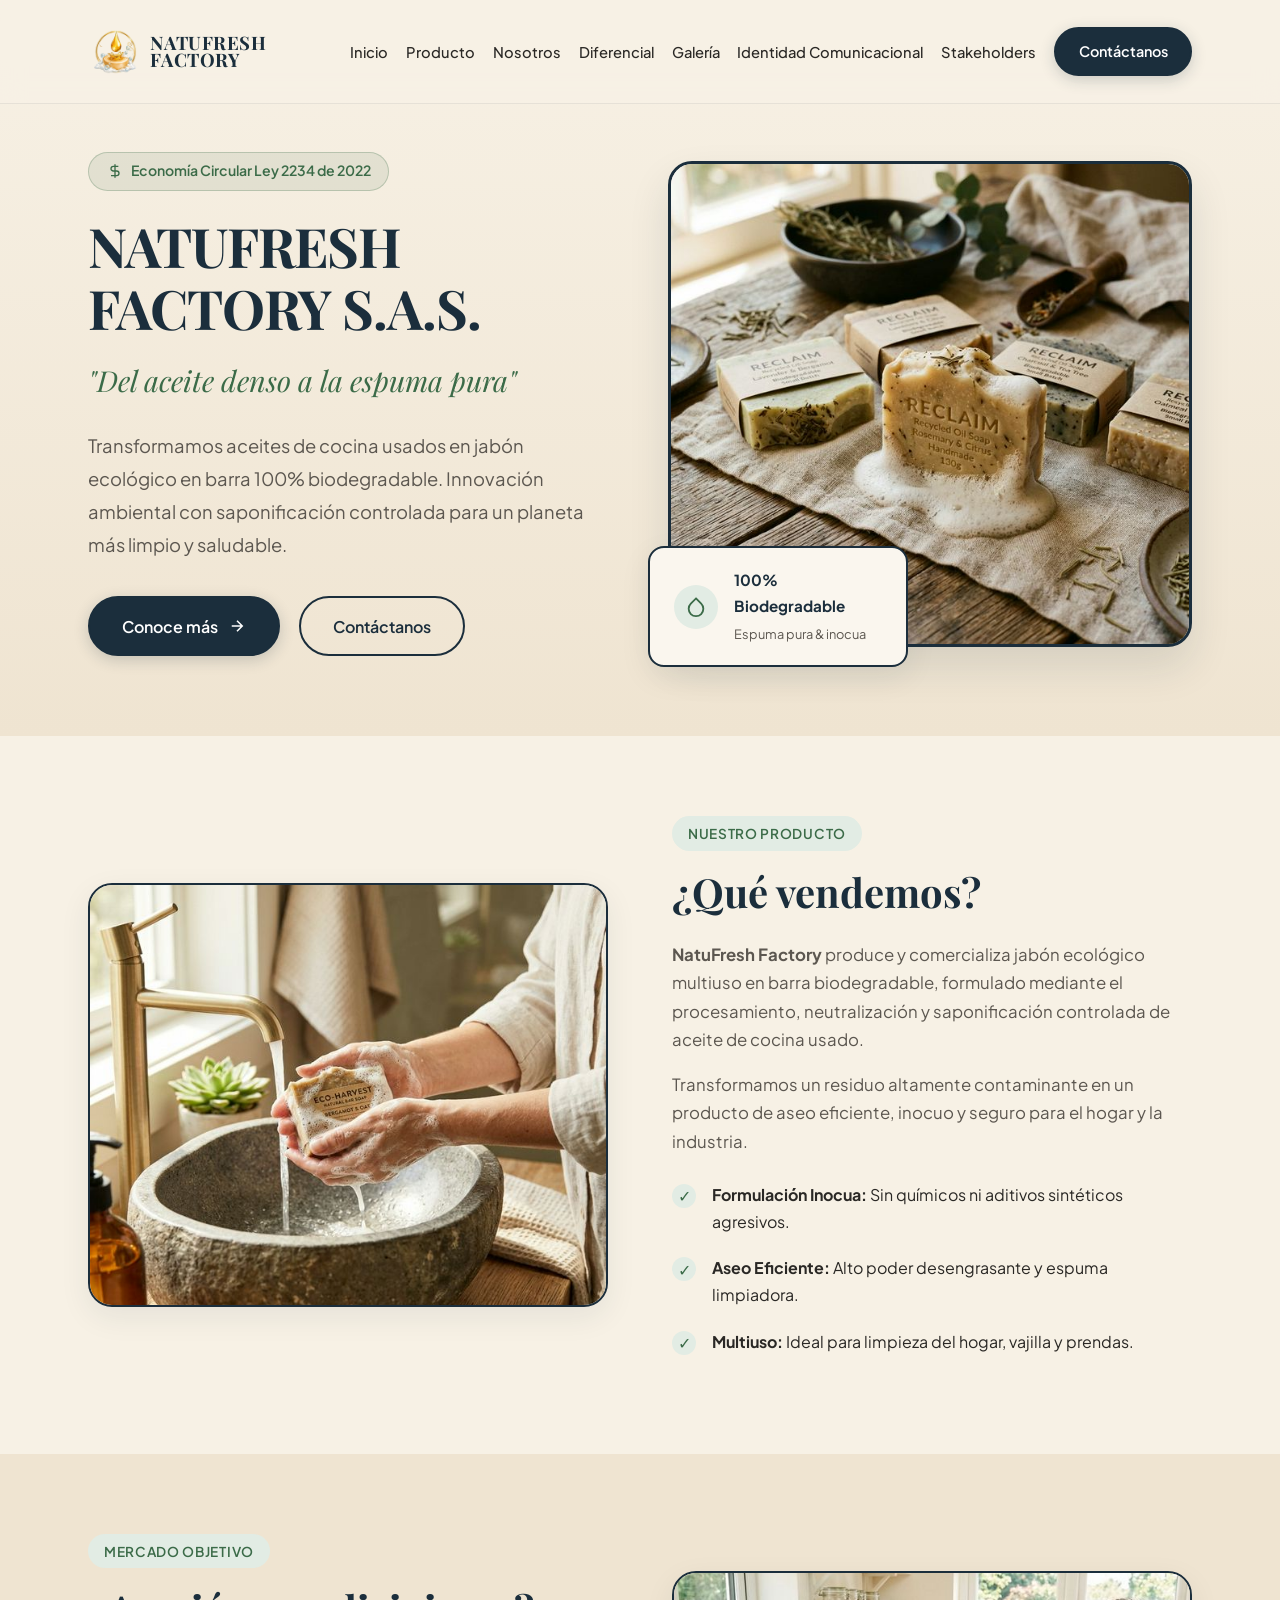
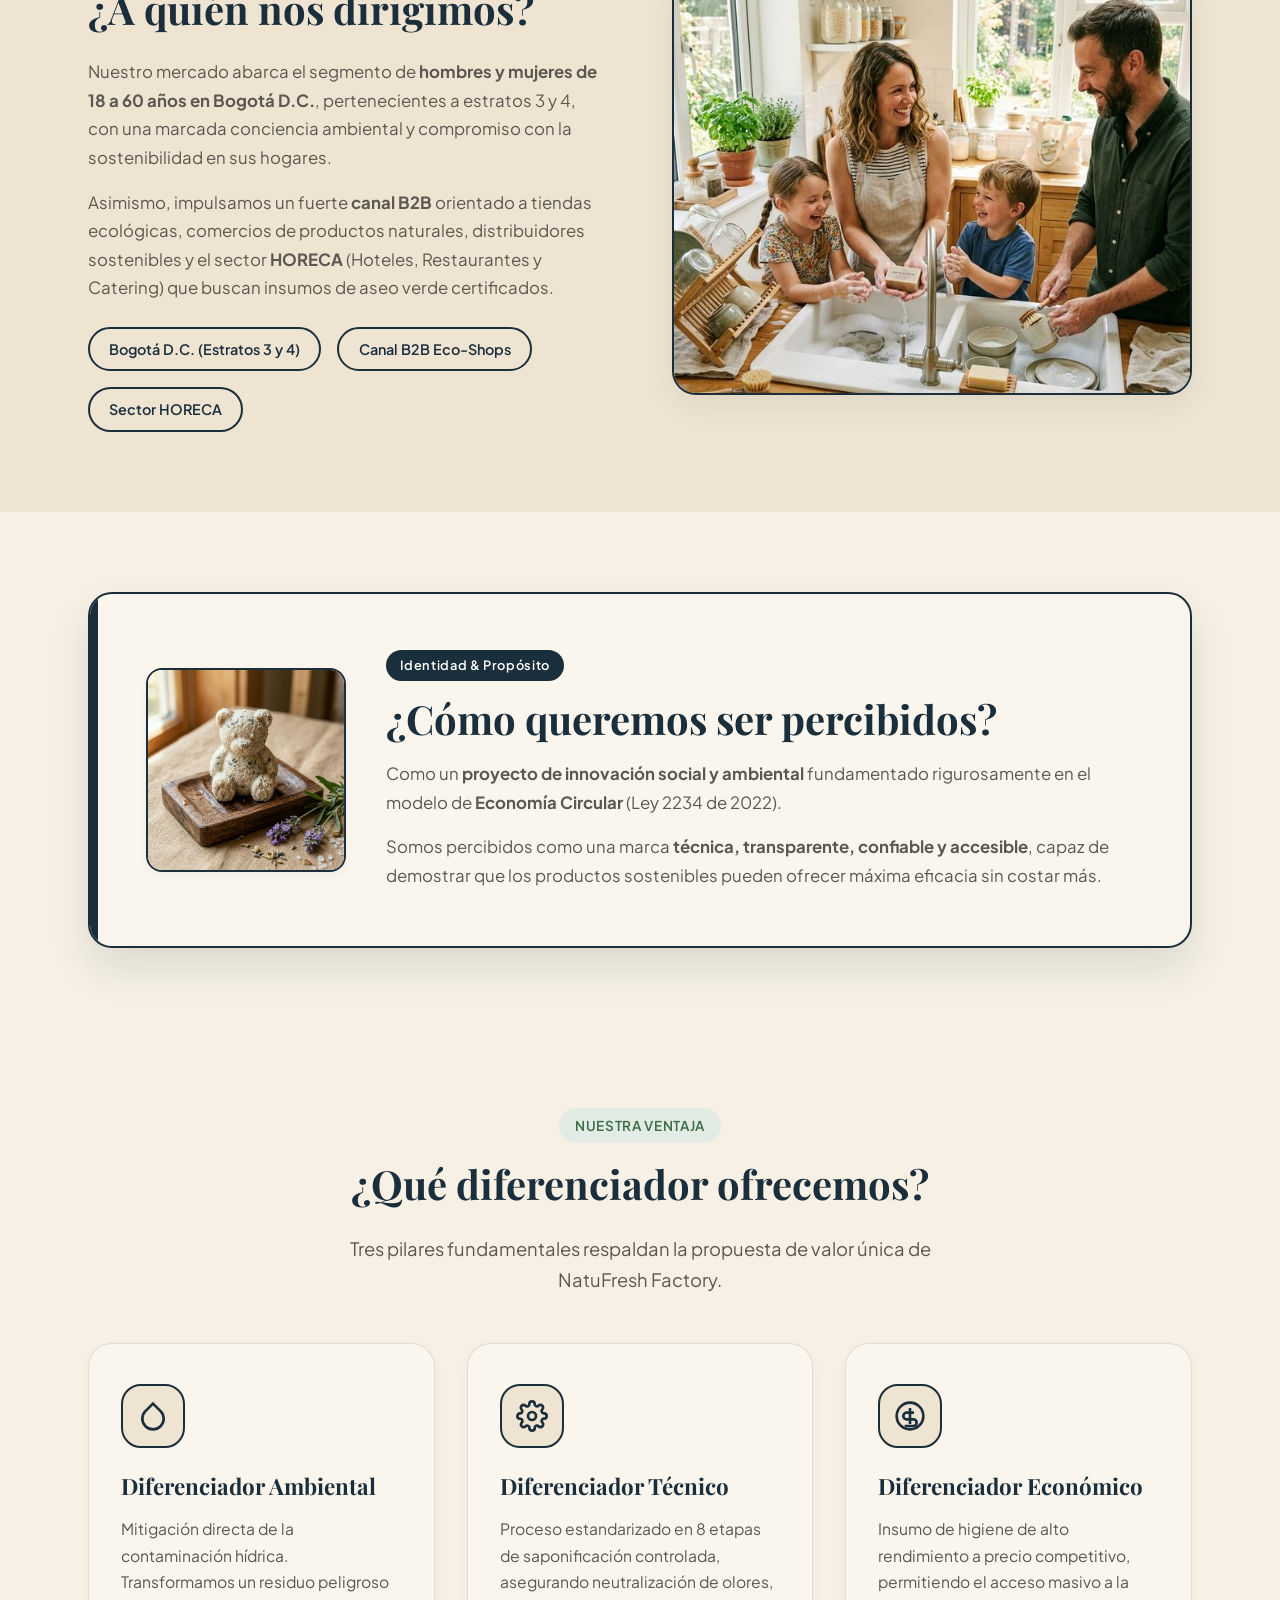
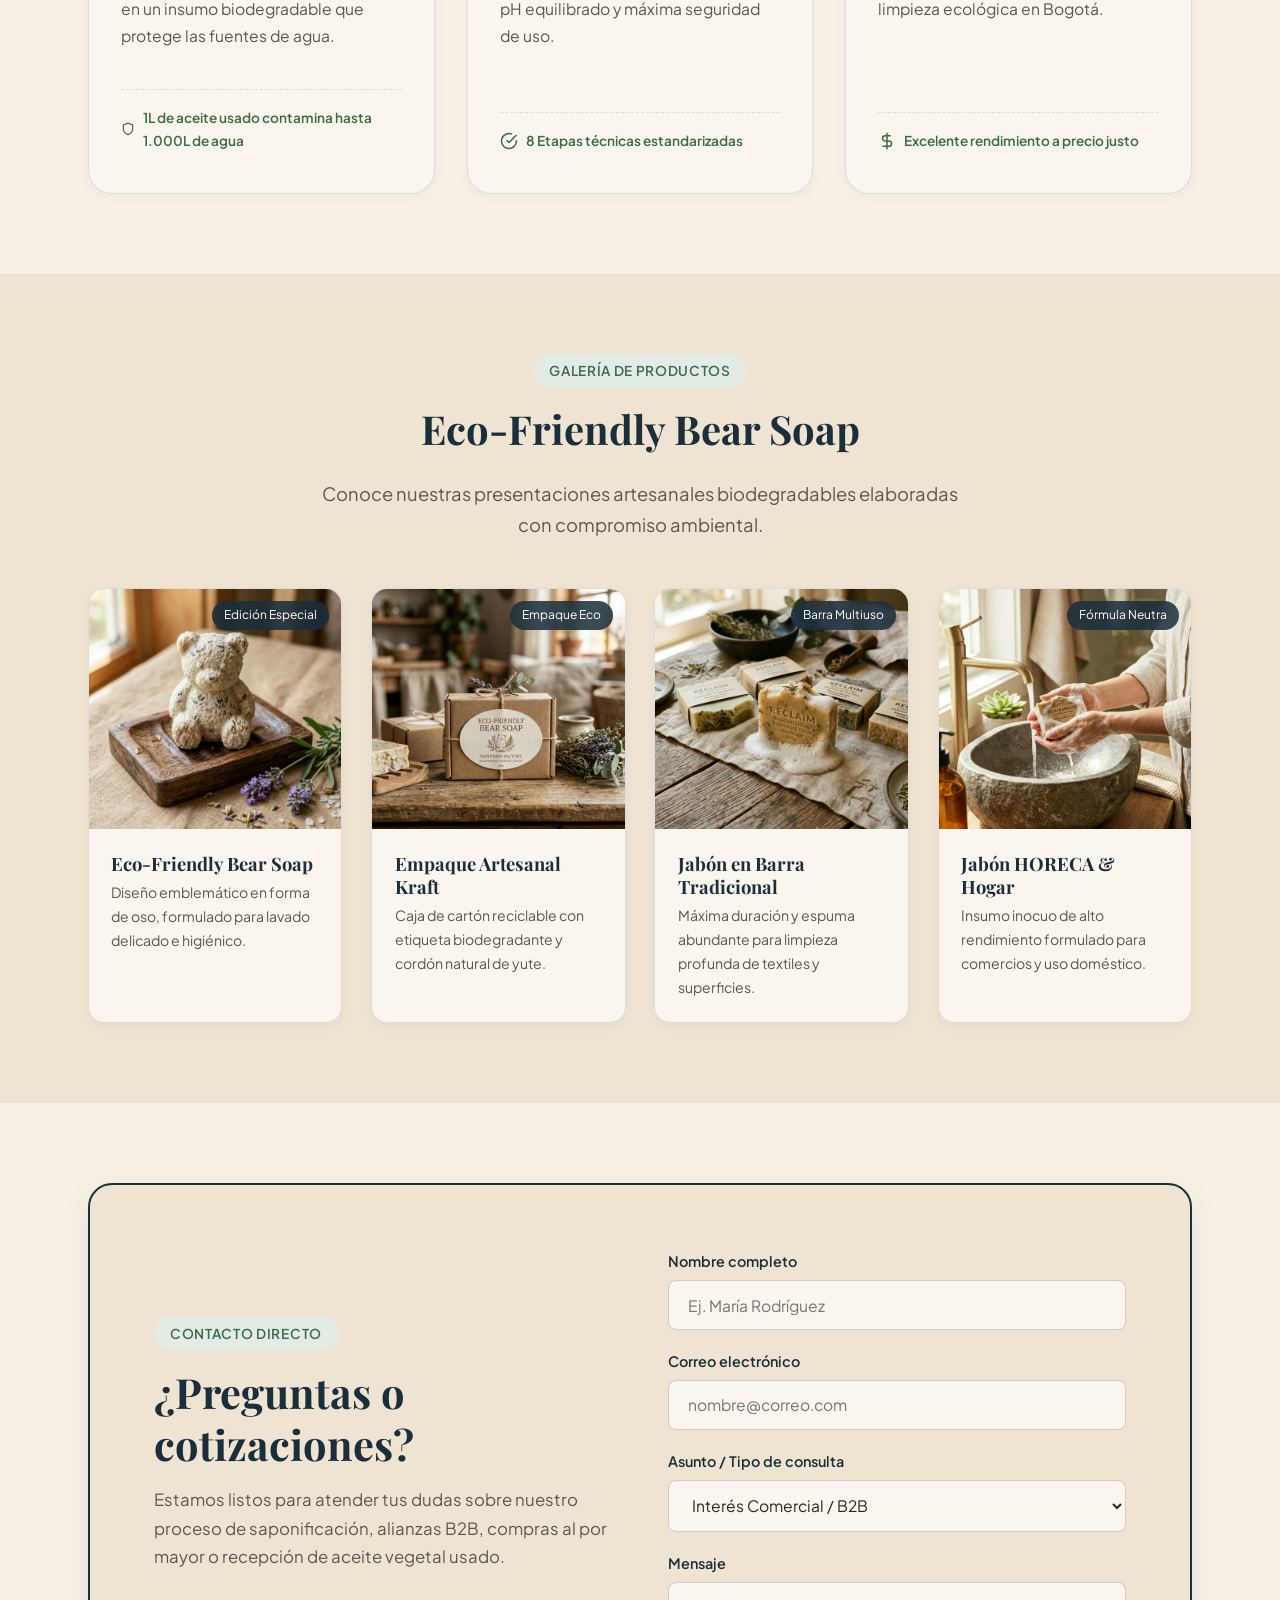
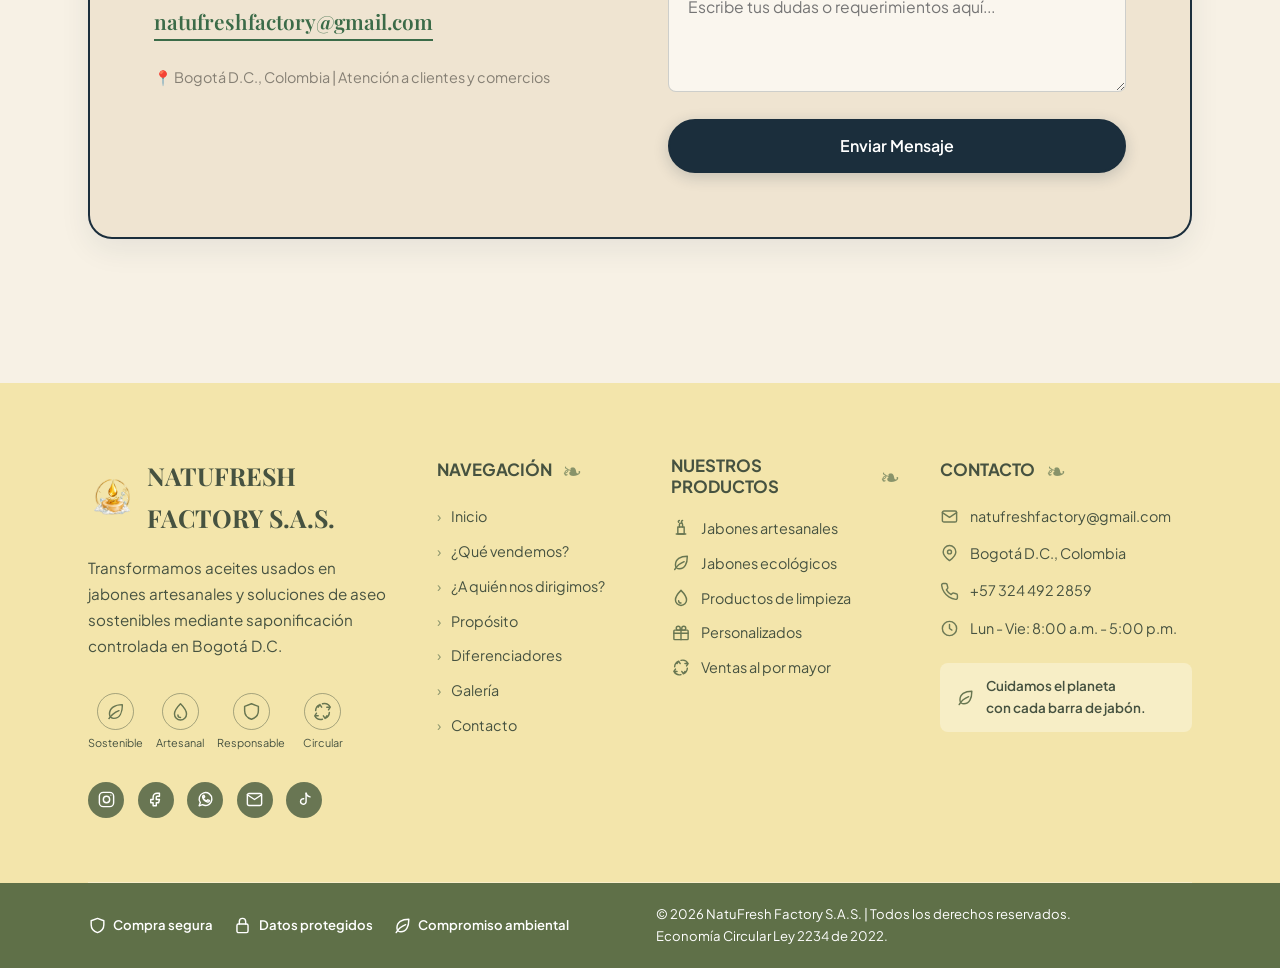
==== commit e3ba2166: "Update footer and header CSS structure across multiple files" ====
--- a/html/index.html
+++ b/html/index.html
@@ -357,8 +357,8 @@
                 Estamos listos para atender tus dudas sobre nuestro proceso de saponificación, alianzas B2B, compras al
                 por mayor o recepción de aceite vegetal usado.
               </p>
-              <a href="mailto:contacto@natufreshfactory.com"
-                class="contact-email-link">contacto@natufreshfactory.com</a>
+              <a               href="mailto:natufreshfactory@gmail.com"
+                class="contact-email-link">natufreshfactory@gmail.com</a>
               <p style="font-size: 0.9rem; color: var(--text-light);">
                 📍 Bogotá D.C., Colombia | Atención a clientes y comercios
               </p>
@@ -453,7 +453,7 @@
               <path d="M4 4h16c1.1 0 2 .9 2 2v12c0 1.1-.9 2-2 2H4c-1.1 0-2-.9-2-2V6c0-1.1.9-2 2-2z" />
               <polyline points="22,6 12,13 2,6" />
             </svg>
-            contacto@natufreshfactory.com
+            natufreshfactory@gmail.com
           </div>
           <div class="footer-contact-item">
             <svg width="16" height="16" viewBox="0 0 24 24" fill="none" stroke="currentColor" stroke-width="2">
@@ -467,7 +467,7 @@
               <path
                 d="M22 16.92v3a2 2 0 0 1-2.18 2 19.79 19.79 0 0 1-8.63-3.07 19.5 19.5 0 0 1-6-6 19.79 19.79 0 0 1-3.07-8.67A2 2 0 0 1 4.11 2h3a2 2 0 0 1 2 1.72 12.84 12.84 0 0 0 .7 2.81 2 2 0 0 1-.45 2.11L8.09 9.91a16 16 0 0 0 6 6l1.27-1.27a2 2 0 0 1 2.11-.45 12.84 12.84 0 0 0 2.81.7A2 2 0 0 1 22 16.92z" />
             </svg>
-            +57 (601) 555-0192
+            +57 324 492 2859
           </div>
         </div>
       </div>
--- a/css/footer.css
+++ b/css/footer.css
@@ -7,20 +7,6 @@
   padding: 4.5rem 0 0;
   margin-top: 4rem;
 }
-
-.footer::before,
-.footer::after {
-  content: "";
-  position: absolute;
-  width: 180px;
-  height: 220px;
-  opacity: 0.35;
-  pointer-events: none;
-  background: url("../img/valores.png") center / contain no-repeat;
-}
-
-.footer::before { left: -90px; bottom: 45px; transform: rotate(-18deg); }
-.footer::after { right: -80px; bottom: 40px; transform: scaleX(-1) rotate(-18deg); }
 
 .footer > .container { position: relative; z-index: 1; }
 
@@ -49,6 +35,31 @@
   background: url("../img/logo 1.png") center / contain no-repeat;
 }
 .footer-brand p { color: #465240; max-width: 330px; font-size: 0.95rem; }
+.footer-values {
+  display: flex;
+  gap: 0.7rem;
+  margin: 0.15rem 0 0.35rem;
+}
+.footer-value {
+  display: flex;
+  flex-direction: column;
+  align-items: center;
+  gap: 0.25rem;
+  min-width: 52px;
+  color: #465240;
+  font-size: 0.68rem;
+  text-align: center;
+}
+.footer-value .footer-icon {
+  width: 37px;
+  height: 37px;
+  flex: 0 0 37px;
+  padding: 0.45rem;
+  border: 1px solid rgba(70, 82, 64, 0.45);
+  border-radius: 50%;
+  color: #687651;
+  stroke-width: 1.7;
+}
 .footer-title {
   display: flex;
   align-items: center;
@@ -68,7 +79,12 @@
 }
 .footer-links { list-style: none; display: flex; flex-direction: column; gap: 0.65rem; }
 .footer-links a { color: #465240; font-size: 0.9rem; }
-.footer-links a::before { content: "›"; margin-right: 0.65rem; color: #88936a; }
+.footer-links a {
+  display: flex;
+  align-items: center;
+  gap: 0.6rem;
+}
+.footer-links a::before { content: "›"; margin-right: 0; color: #88936a; }
 .footer-links a:hover { color: #273722; padding-left: 4px; }
 .footer-contact-item {
   display: flex;
@@ -79,8 +95,12 @@
   margin-bottom: 0.8rem;
 }
 .footer-contact-item svg { color: #6d7955; flex: 0 0 auto; margin-top: 0.2rem; }
-.footer-products .footer-links a::before { content: ""; }
+.footer-products .footer-links a::before { content: none; }
+.footer-products .footer-links a svg { flex: 0 0 20px; }
 .footer-note {
+  display: flex;
+  align-items: center;
+  gap: 0.65rem;
   margin-top: 1.4rem;
   padding: 0.75rem 1rem;
   border-radius: 8px;
@@ -101,40 +121,43 @@
   transition: var(--transition);
 }
 .social-icon:hover { background: #465240; transform: translateY(-3px); }
+.social-svg { width: 19px; height: 19px; display: block; }
+.footer-icon { flex: 0 0 19px; color: #687651; }
 .footer-bottom {
+  position: relative;
+  z-index: 1;
   display: flex;
   align-items: center;
   gap: 2rem;
   min-height: 86px;
   margin-top: 1rem;
   padding: 1.2rem 0;
-  border-top: 1px solid rgba(70, 82, 64, 0.28);
+  border-top: 1px solid rgba(255, 255, 255, 0.35);
   font-size: 0.82rem;
-  color: #465240;
+  color: #ffffff;
+}
+.footer-bottom-text {
+  display: flex;
+  align-items: center;
+  gap: 1.25rem;
+  flex: 1;
+  font-weight: 600;
 }
 .footer-bottom::before {
-  content: "♢  Compra segura    ♙  Datos protegidos    ◉  Compromiso ambiental";
-  flex: 1;
-  word-spacing: 0.25rem;
-  font-weight: 600;
+  content: "";
+  position: absolute;
+  inset: 0 calc(50% - 50vw);
+  z-index: -1;
+  background: #5f7048;
 }
-.footer-bottom-text { flex: 1; }
-.footer-product-art {
-  position: absolute;
-  right: 1rem;
-  bottom: 66px;
-  width: min(270px, 28vw);
-  opacity: 0.82;
-  pointer-events: none;
-  z-index: 0;
-}
-
+.footer-trust-item { display: inline-flex; align-items: center; gap: 0.4rem; white-space: nowrap; color: #ffffff; }
+.footer-trust-item .footer-icon { color: #ffffff; }
+.footer-legal { flex: 1; }
 @media (max-width: 1024px) {
   .footer-grid { grid-template-columns: repeat(2, 1fr); }
 }
 @media (max-width: 768px) {
   .footer-grid { grid-template-columns: 1fr; gap: 2.5rem; }
   .footer-bottom { flex-direction: column; align-items: flex-start; gap: 0.6rem; }
-  .footer-bottom::before { flex: none; }
-  .footer-product-art { display: none; }
+  .footer-bottom-text { flex-wrap: wrap; }
 }
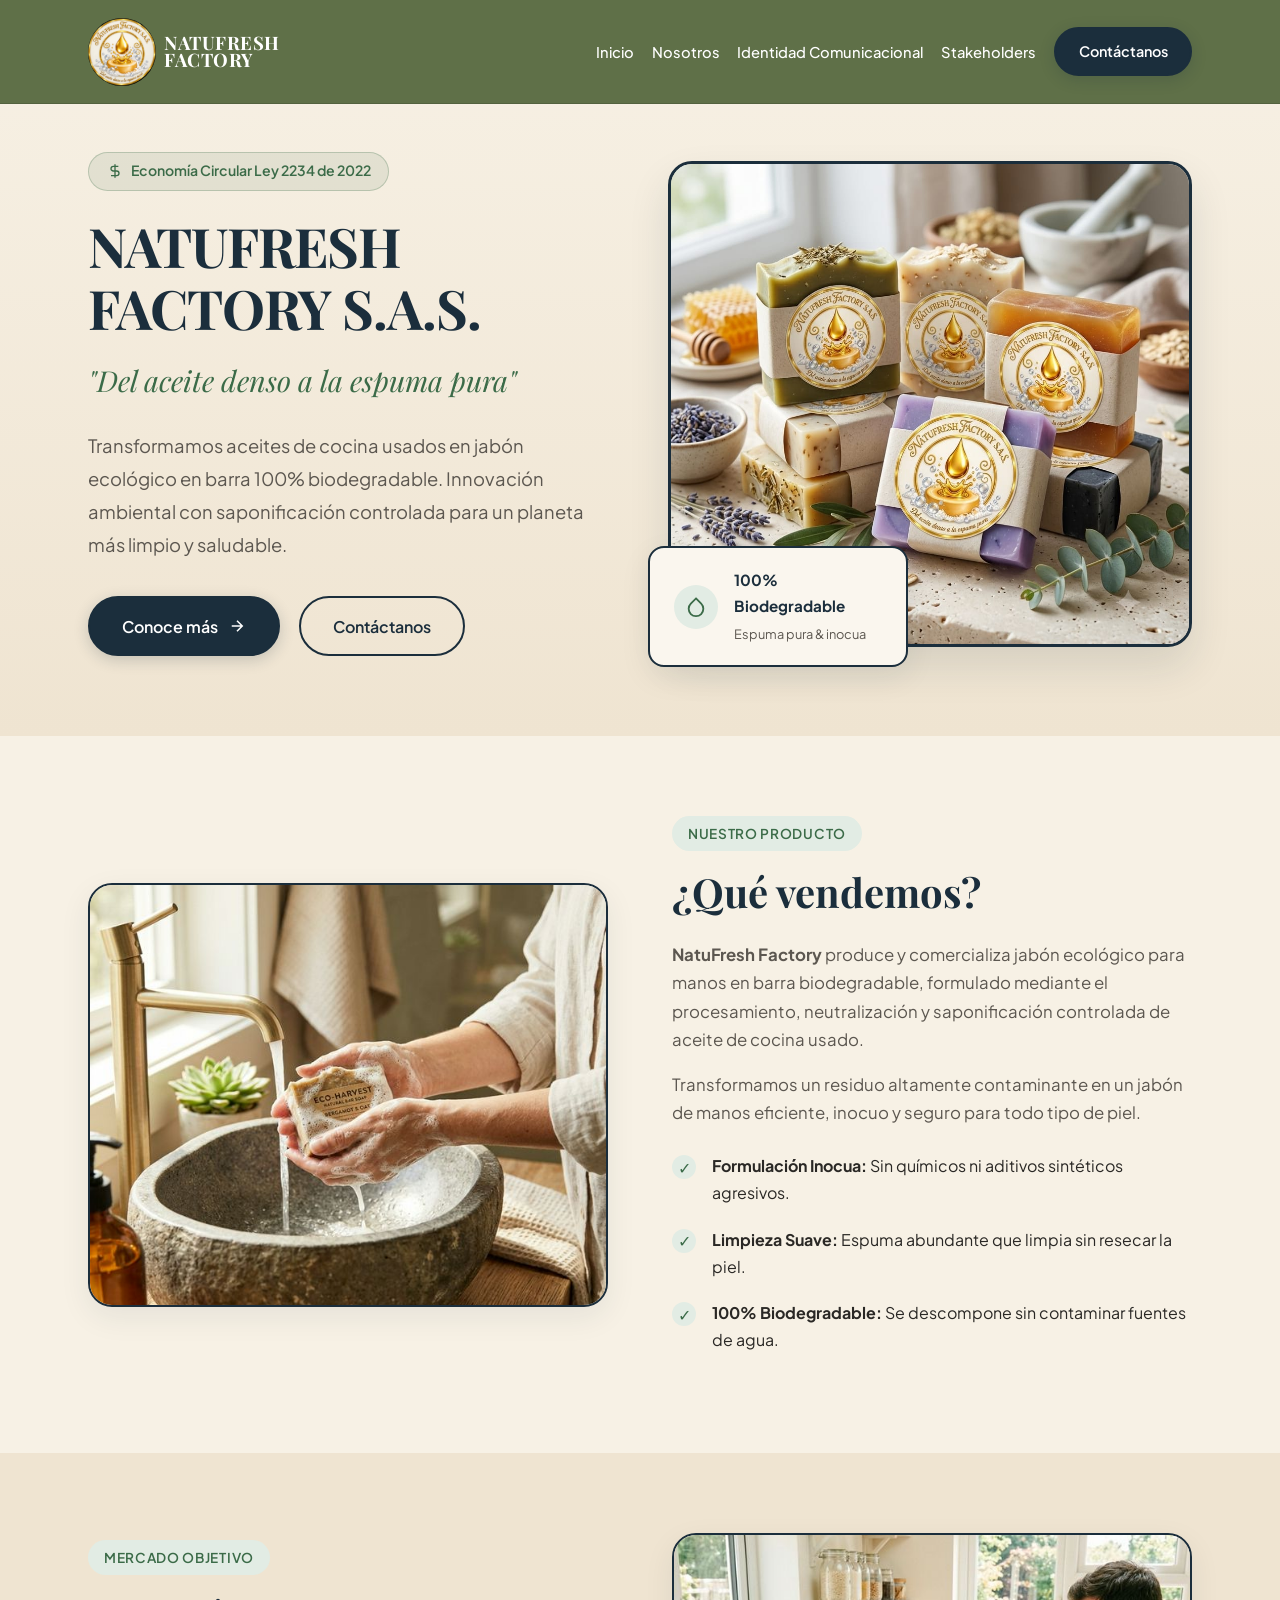
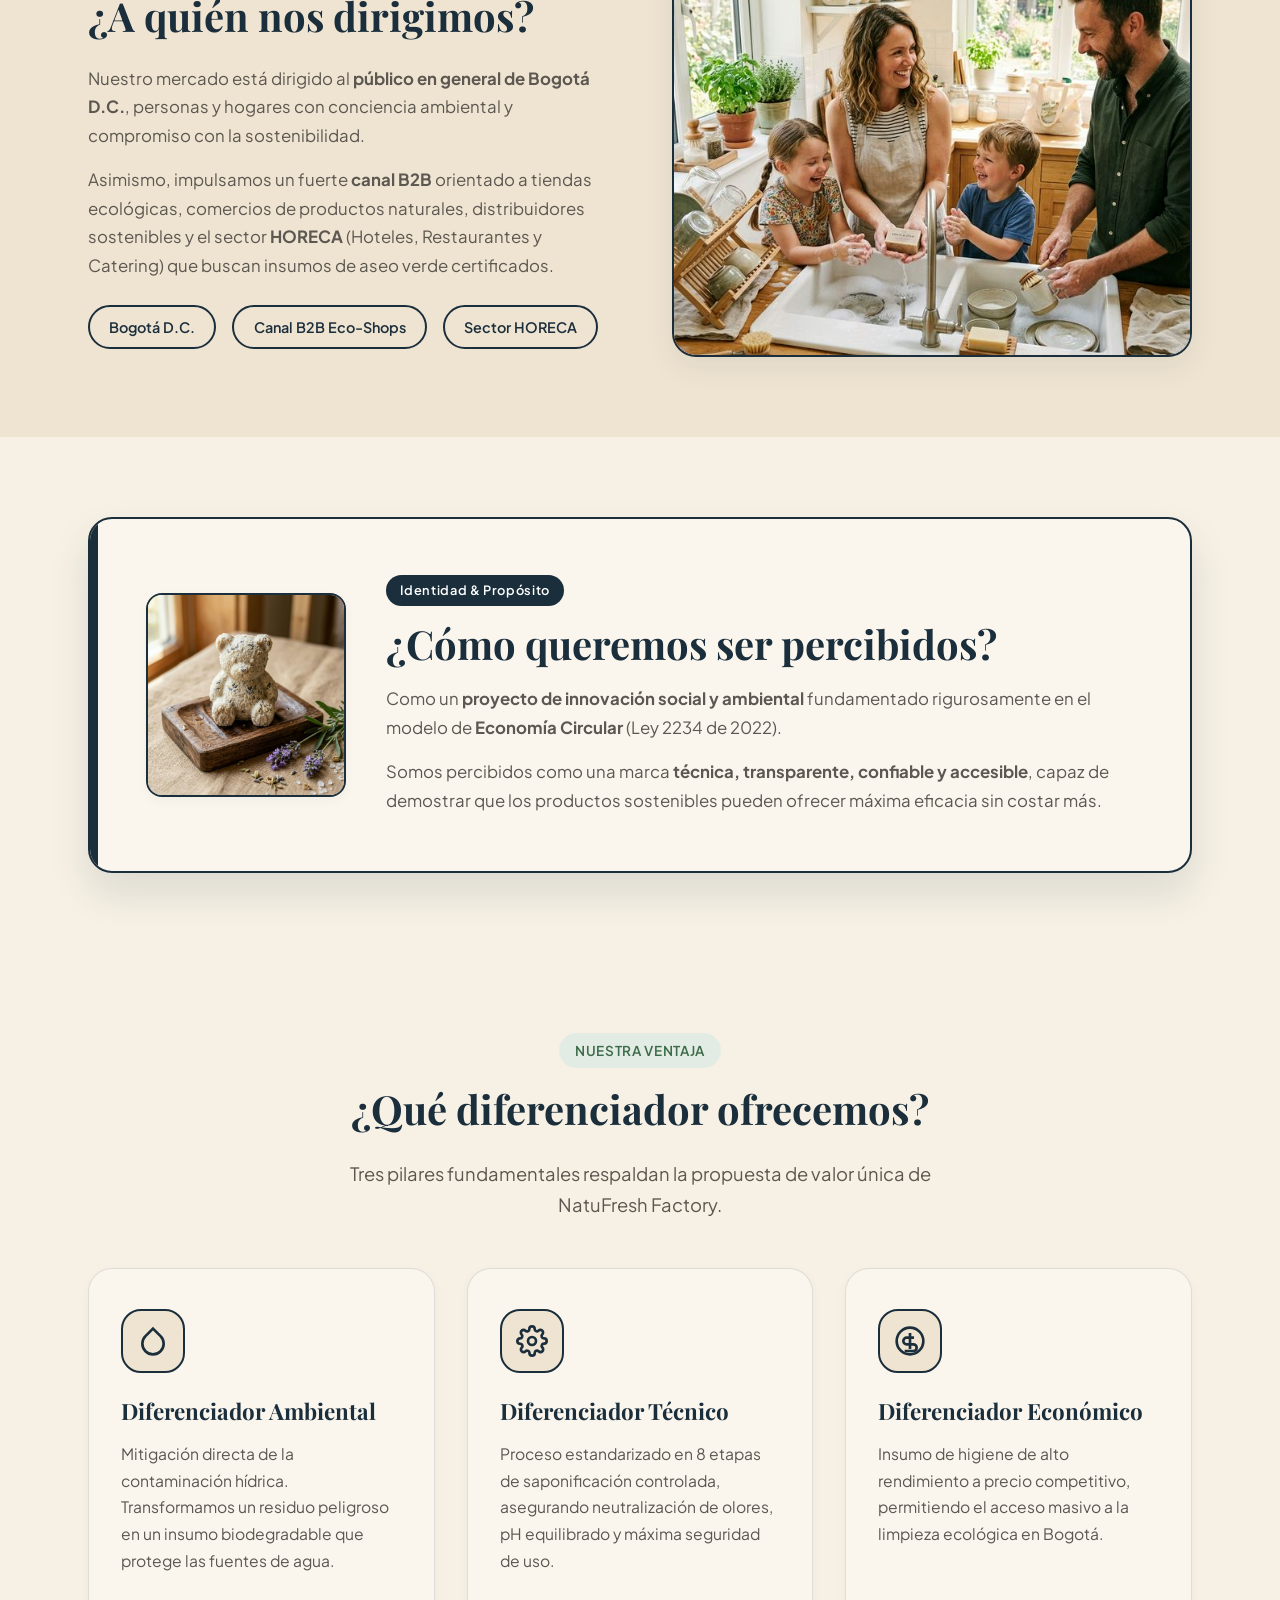
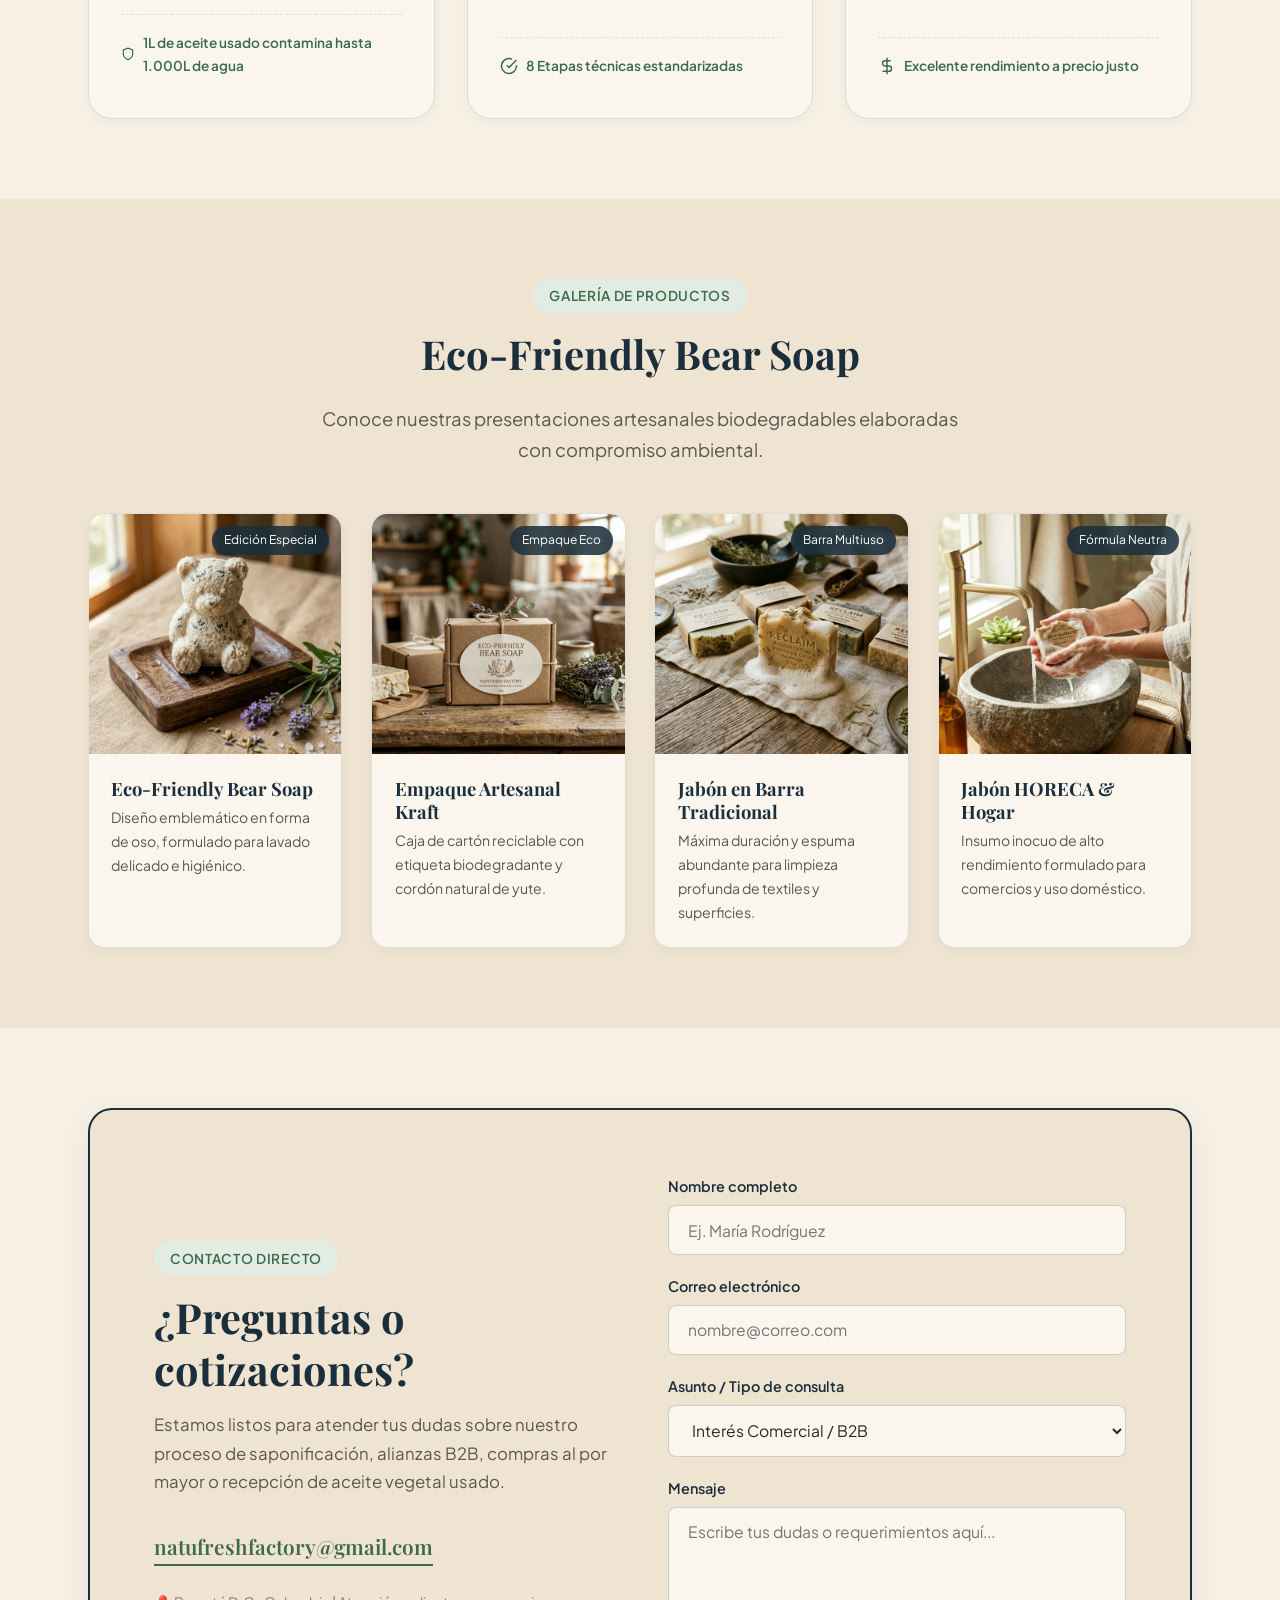
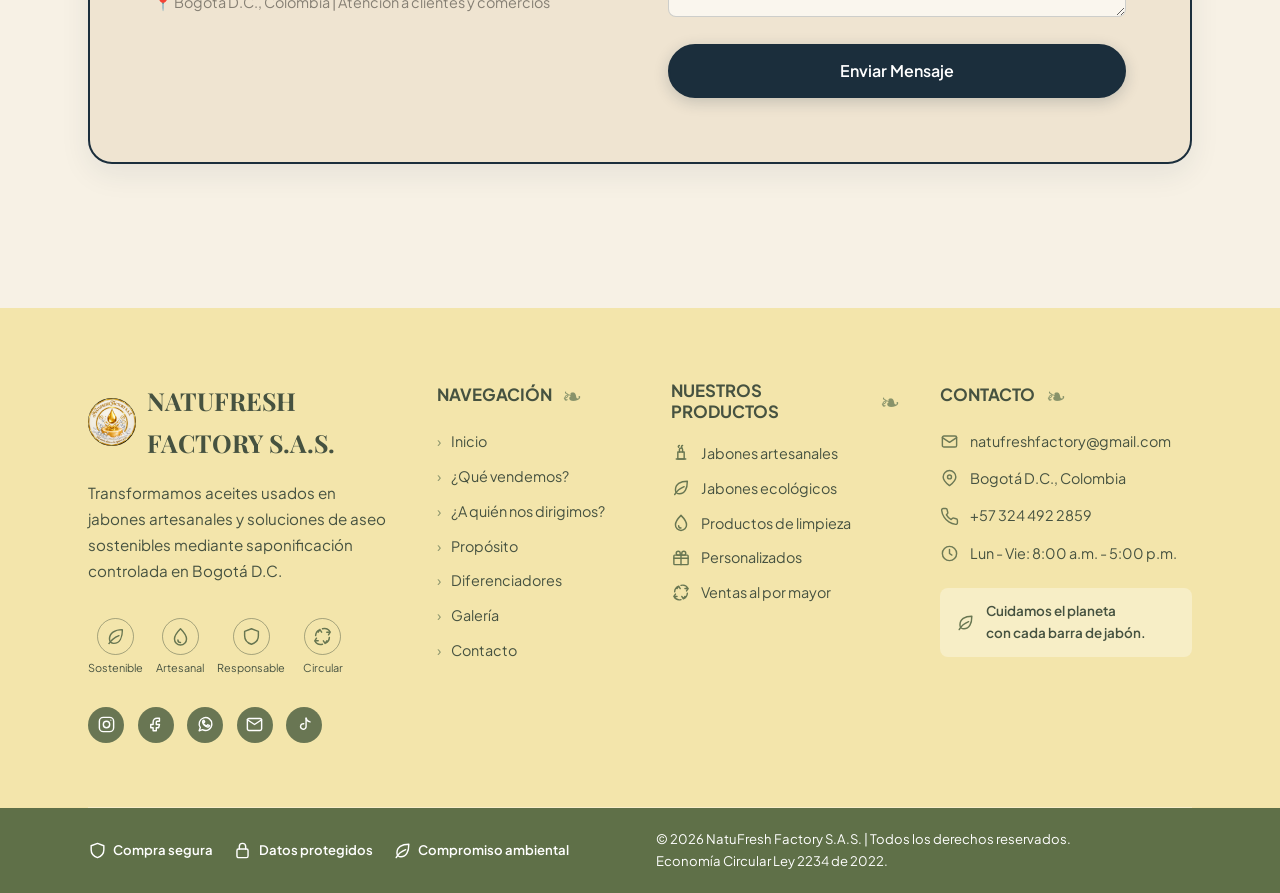
==== commit 4f91eeb3: "Actualiza diseño y recursos del sitio" ====
--- a/html/index.html
+++ b/html/index.html
@@ -20,7 +20,7 @@
   <header class="navbar">
     <div class="container navbar-container">
       <a href="#inicio" class="navbar-logo" id="navLogo" aria-label="NatuFresh Factory inicio">
-        <img src="../img/logo 1.png" alt="NatuFresh Factory" class="brand-logo">
+        <img src="../img/logo nuevo.jpeg" alt="NatuFresh Factory" class="brand-logo">
         <div class="brand-wordmark" aria-label="NatuFresh Factory">
           <span class="brand-top">NATUFRESH</span>
           <span class="brand-bottom">FACTORY</span>
@@ -36,10 +36,7 @@
       <nav>
         <ul class="navbar-menu" id="navMenu">
           <li><a href="#inicio" class="nav-link">Inicio</a></li>
-          <li><a href="#que-vendemos" class="nav-link">Producto</a></li>
           <li><a href="mision-vision.html" class="nav-link">Nosotros</a></li>
-          <li><a href="#diferenciadores" class="nav-link">Diferencial</a></li>
-          <li><a href="#galeria" class="nav-link">Galería</a></li>
           <li><a href="identidad.html" class="nav-link">Identidad Comunicacional</a></li>
           <li><a href="stakeholders.html" class="nav-link">Stakeholders</a></li>
           <li><a href="#contacto" class="btn btn-primary navbar-cta">Contáctanos</a></li>
@@ -78,7 +75,7 @@
 
         <div class="hero-image-wrapper">
           <div class="hero-image-card">
-            <img src="../img/hero-soap.png" alt="Jabones ecológicos NatuFresh Factory en barra sobre mesa artesanal"
+            <img src="../img/hero nuevo.jpeg" alt="Jabones ecológicos NatuFresh Factory en barra sobre mesa artesanal"
               width="600" height="480">
           </div>
           <div class="hero-floating-badge">
@@ -108,12 +105,13 @@
             <span class="section-tag">Nuestro Producto</span>
             <h2 class="section-title">¿Qué vendemos?</h2>
             <p>
-              <strong>NatuFresh Factory</strong> produce y comercializa jabón ecológico multiuso en barra biodegradable,
-              formulado mediante el procesamiento, neutralización y saponificación controlada de aceite de cocina usado.
-            </p>
-            <p>
-              Transformamos un residuo altamente contaminante en un producto de aseo eficiente, inocuo y seguro para el
-              hogar y la industria.
+              <strong>NatuFresh Factory</strong> produce y comercializa jabón ecológico para manos en barra
+              biodegradable, formulado mediante el procesamiento, neutralización y saponificación controlada de aceite
+              de cocina usado.
+            </p>
+            <p>
+              Transformamos un residuo altamente contaminante en un jabón de manos eficiente, inocuo y seguro para
+              todo tipo de piel.
             </p>
             <ul class="feature-list">
               <li class="feature-item">
@@ -125,13 +123,13 @@
               <li class="feature-item">
                 <div class="feature-check">✓</div>
                 <div>
-                  <strong>Aseo Eficiente:</strong> Alto poder desengrasante y espuma limpiadora.
+                  <strong>Limpieza Suave:</strong> Espuma abundante que limpia sin resecar la piel.
                 </div>
               </li>
               <li class="feature-item">
                 <div class="feature-check">✓</div>
                 <div>
-                  <strong>Multiuso:</strong> Ideal para limpieza del hogar, vajilla y prendas.
+                  <strong>100% Biodegradable:</strong> Se descompone sin contaminar fuentes de agua.
                 </div>
               </li>
             </ul>
@@ -148,9 +146,8 @@
             <span class="section-tag">Mercado Objetivo</span>
             <h2 class="section-title">¿A quién nos dirigimos?</h2>
             <p>
-              Nuestro mercado abarca el segmento de <strong>hombres y mujeres de 18 a 60 años en Bogotá D.C.</strong>,
-              pertenecientes a estratos 3 y 4, con una marcada conciencia ambiental y compromiso con la sostenibilidad
-              en sus hogares.
+              Nuestro mercado está dirigido al <strong>público en general de Bogotá D.C.</strong>, personas y hogares
+              con conciencia ambiental y compromiso con la sostenibilidad.
             </p>
             <p>
               Asimismo, impulsamos un fuerte <strong>canal B2B</strong> orientado a tiendas ecológicas, comercios de
@@ -158,8 +155,7 @@
               y Catering) que buscan insumos de aseo verde certificados.
             </p>
             <div style="margin-top: 1.5rem; display: flex; gap: 1rem; flex-wrap: wrap;">
-              <span class="btn btn-outline" style="padding: 0.5rem 1.2rem; font-size: 0.9rem;">Bogotá D.C. (Estratos 3 y
-                4)</span>
+              <span class="btn btn-outline" style="padding: 0.5rem 1.2rem; font-size: 0.9rem;">Bogotá D.C.</span>
               <span class="btn btn-outline" style="padding: 0.5rem 1.2rem; font-size: 0.9rem;">Canal B2B
                 Eco-Shops</span>
               <span class="btn btn-outline" style="padding: 0.5rem 1.2rem; font-size: 0.9rem;">Sector HORECA</span>
@@ -357,7 +353,8 @@
                 Estamos listos para atender tus dudas sobre nuestro proceso de saponificación, alianzas B2B, compras al
                 por mayor o recepción de aceite vegetal usado.
               </p>
-              <a               href="mailto:natufreshfactory@gmail.com"
+              <a href="https://mail.google.com/mail/?view=cm&fs=1&to=natufreshfactory@gmail.com"
+                target="_blank" rel="noopener noreferrer"
                 class="contact-email-link">natufreshfactory@gmail.com</a>
               <p style="font-size: 0.9rem; color: var(--text-light);">
                 📍 Bogotá D.C., Colombia | Atención a clientes y comercios
--- a/css/styles.css
+++ b/css/styles.css
@@ -68,6 +68,7 @@
 html {
   scroll-behavior: smooth;
   font-size: 16px;
+  overflow-x: hidden;
 }
 
 body {
@@ -216,7 +217,7 @@
   min-height: 280px;
   max-height: 340px;
   height: 320px;
-  margin: 1.5rem 0 2.5rem;
+  margin: 7.5rem 0 2.5rem;
   padding: 0;
   background: var(--bg-primary);
   border-bottom: 0;
@@ -332,7 +333,7 @@
 
 .mission-card {
   position: relative;
-  min-height: 500px;
+  min-height: 560px;
   background: #17301c;
   border: 0;
   border-radius: 20px;
@@ -344,7 +345,7 @@
   top: 0;
   left: 0;
   width: 100%;
-  height: 180px;
+  height: 300px;
   z-index: 0;
   overflow: hidden;
 }
@@ -365,11 +366,15 @@
   background: linear-gradient(
     to bottom,
     rgba(23, 48, 28, 0) 0%,
-    rgba(23, 48, 28, 0) 70px,
-    rgba(23, 48, 28, 0.18) 100px,
-    rgba(23, 48, 28, 0.48) 125px,
-    rgba(23, 48, 28, 0.78) 150px,
-    #17301c 180px,
+    rgba(23, 48, 28, 0) 120px,
+    rgba(23, 48, 28, 0.04) 142px,
+    rgba(23, 48, 28, 0.16) 165px,
+    rgba(23, 48, 28, 0.32) 188px,
+    rgba(23, 48, 28, 0.5) 210px,
+    rgba(23, 48, 28, 0.68) 233px,
+    rgba(23, 48, 28, 0.84) 255px,
+    rgba(23, 48, 28, 0.96) 278px,
+    #17301c 300px,
     #17301c 100%
   );
 }
@@ -381,7 +386,7 @@
   display: flex;
   flex-direction: column;
   justify-content: flex-start;
-  padding: 200px 1.25rem 1.25rem;
+  padding: 310px 1.25rem 1.25rem;
   background: transparent !important;
   border-radius: 0;
 }
@@ -617,11 +622,12 @@
 }
 
 @media (max-width: 640px) {
-  .mission-hero {
+  .page-header.mission-hero {
     min-height: 0;
     max-height: none;
     height: auto;
-    margin: 1rem 0 2rem;
+    margin: 6.5rem 0 2rem;
+    overflow: visible;
   }
 
   .mission-split {
@@ -1058,6 +1064,103 @@
   margin-bottom: 0;
 }
 
+/* Environmental Process Video (vertical) */
+.video-frame-vertical {
+  position: relative;
+  width: 100%;
+  max-width: 340px;
+  margin: 0 auto;
+  aspect-ratio: 9 / 16;
+  border-radius: var(--radius-lg);
+  overflow: hidden;
+  border: 3px solid var(--color-dark-blue);
+  box-shadow: var(--shadow-lg);
+  background-color: #000000;
+}
+
+.video-frame-vertical video {
+  width: 100%;
+  height: 100%;
+  object-fit: cover;
+  display: block;
+}
+
+/* Video Testimonials */
+.video-grid {
+  display: grid;
+  grid-template-columns: repeat(2, 1fr);
+  gap: 1.8rem;
+  margin-top: 3rem;
+}
+
+.video-card {
+  background-color: var(--bg-card);
+  border-radius: var(--radius-md);
+  overflow: hidden;
+  border: 1px solid var(--border-light);
+  box-shadow: var(--shadow-sm);
+  transition: var(--transition);
+}
+
+.video-card:hover {
+  transform: translateY(-6px);
+  box-shadow: var(--shadow-md);
+  border-color: var(--color-dark-blue);
+}
+
+.video-wrapper {
+  position: relative;
+  aspect-ratio: 16 / 9;
+  overflow: hidden;
+  background-color: #000000;
+}
+
+.video-wrapper video {
+  width: 100%;
+  height: 100%;
+  object-fit: cover;
+  display: block;
+}
+
+.video-tag {
+  position: absolute;
+  top: 12px;
+  right: 12px;
+  background-color: rgba(27, 46, 60, 0.85);
+  color: #ffffff;
+  font-size: 0.75rem;
+  padding: 0.25rem 0.75rem;
+  border-radius: var(--radius-pill);
+  backdrop-filter: blur(4px);
+  pointer-events: none;
+  z-index: 2;
+}
+
+.video-content {
+  padding: 1.4rem;
+}
+
+.video-content h4 {
+  font-size: 1.15rem;
+  margin-bottom: 0.4rem;
+}
+
+.video-content p {
+  font-size: 0.88rem;
+  color: var(--text-muted);
+  margin-bottom: 0;
+}
+
+@media (max-width: 768px) {
+  .video-grid {
+    grid-template-columns: 1fr;
+  }
+
+  .video-frame-vertical {
+    max-width: 280px;
+  }
+}
+
 /* Contact Section */
 .contact-section {
   background-color: var(--bg-secondary);
@@ -1081,12 +1184,15 @@
 
 .contact-email-link {
   display: inline-block;
+  max-width: 100%;
   font-family: var(--font-serif);
   font-size: 1.3rem;
   color: var(--color-sage-green);
   font-weight: 600;
   margin: 1rem 0 1.5rem 0;
   border-bottom: 2px solid var(--color-sage-green);
+  word-break: break-word;
+  overflow-wrap: anywhere;
 }
 
 .contact-form {
@@ -1180,14 +1286,69 @@
 }
 
 @media (max-width: 768px) {
+  section {
+    padding: 3.5rem 0;
+  }
+
+  .hero {
+    padding-top: 7.5rem;
+    padding-bottom: 3rem;
+  }
+
   .hero-grid,
   .split-grid,
   .split-grid.reverse,
   .perception-grid,
-  .contact-grid,
+  .contact-grid {
+    grid-template-columns: 1fr;
+    gap: 2.5rem;
+  }
+
+  .hero-image-card img {
+    height: 280px;
+  }
+
+  .hero-floating-badge {
+    left: auto;
+    right: 1rem;
+    transform: none;
+    bottom: -16px;
+    max-width: 200px;
+    padding: 0.7rem 0.9rem;
+    gap: 0.6rem;
+  }
+
+  .badge-icon {
+    width: 34px;
+    height: 34px;
+  }
+
+  .badge-text strong { font-size: 0.82rem; }
+  .badge-text span { font-size: 0.7rem; }
+
+  .image-frame img {
+    height: 260px;
+  }
 
   .perception-card {
-    padding: 2rem;
+    padding: 2rem 1.5rem;
+    text-align: center;
+  }
+
+  .perception-card::before {
+    top: 0;
+    left: 0;
+    width: 100%;
+    height: 6px;
+  }
+
+  .perception-grid {
+    justify-items: center;
+  }
+
+  .perception-thumb {
+    width: 140px;
+    margin: 0 auto;
   }
 
   .contact-section {
@@ -1204,6 +1365,39 @@
 
   .section-title {
     font-size: 2rem;
+  }
+}
+
+@media (max-width: 480px) {
+  .hero-title {
+    font-size: 2rem;
+  }
+
+  .hero-buttons {
+    flex-direction: column;
+    align-items: stretch;
+  }
+
+  .hero-buttons .btn {
+    width: 100%;
+  }
+
+  .contact-section,
+  .perception-card {
+    padding: 1.5rem;
+  }
+
+  .contact-info h2 {
+    font-size: 2rem;
+  }
+
+  .contact-email-link {
+    font-size: 1.05rem;
+  }
+
+  .differentiators-grid,
+  .stakeholders-grid {
+    gap: 1.25rem;
   }
 }
 
@@ -1216,7 +1410,7 @@
   min-height: 280px;
   max-height: 340px;
   height: 320px;
-  margin: 1.5rem 0 2.5rem;
+  margin: 7.5rem 0 2.5rem;
   padding: 0;
   background: var(--bg-primary);
   border-bottom: 1px solid var(--border-light);
@@ -1665,7 +1859,7 @@
     min-height: 280px;
     max-height: 340px;
     height: 320px;
-    margin: 1rem 0 2rem;
+    margin: 6.5rem 0 2rem;
   }
 
   .page-header .container {
--- a/css/header.css
+++ b/css/header.css
@@ -6,10 +6,8 @@
   width: 100%;
   z-index: 1000;
   padding: 1.1rem 0;
-  background-color: rgba(247, 241, 229, 0.94);
-  backdrop-filter: blur(12px);
-  -webkit-backdrop-filter: blur(12px);
-  border-bottom: 1px solid rgba(27, 46, 60, 0.08);
+  background-color: #5f7048;
+  border-bottom: 1px solid rgba(0, 0, 0, 0.12);
   transition:
     padding var(--transition),
     background-color var(--transition),
@@ -19,7 +17,7 @@
 .navbar.scrolled {
   padding: 0.7rem 0;
   box-shadow: var(--shadow-md);
-  background-color: rgba(247, 241, 229, 0.98);
+  background-color: #4c5b39;
 }
 
 .navbar-container {
@@ -33,7 +31,7 @@
   display: flex;
   align-items: center;
   gap: 0.5rem;
-  color: var(--color-dark-blue);
+  color: #ffffff;
   text-decoration: none;
   flex-shrink: 0;
   transition: opacity var(--transition);
@@ -43,14 +41,15 @@
 
 .brand-logo {
   height: 68px;
-  width: auto;
+  width: 68px;
   display: block;
-  object-fit: contain;
+  object-fit: cover;
+  border-radius: 50%;
   flex-shrink: 0;
-  transition: height var(--transition);
+  transition: height var(--transition), width var(--transition);
 }
 
-.navbar.scrolled .brand-logo { height: 56px; }
+.navbar.scrolled .brand-logo { height: 56px; width: 56px; }
 
 .brand-wordmark {
   display: flex;
@@ -66,7 +65,7 @@
 .brand-top,
 .brand-bottom {
   display: block;
-  color: var(--color-dark-blue);
+  color: #ffffff;
   font-size: 1.16rem;
   font-weight: 700;
   letter-spacing: 0.03em;
@@ -84,7 +83,7 @@
 .nav-link {
   font-size: 0.92rem;
   font-weight: 500;
-  color: var(--text-main);
+  color: #ffffff;
   position: relative;
   padding: 0.35rem 0;
   white-space: nowrap;
@@ -99,12 +98,12 @@
   left: 0;
   width: 0;
   height: 2px;
-  background-color: var(--color-sage-green);
+  background-color: #f7f1e5;
   transition: width var(--transition);
 }
 
 .nav-link:hover,
-.nav-link.active { color: var(--color-sage-green); }
+.nav-link.active { color: #f7f1e5; }
 .nav-link:hover::after,
 .nav-link.active::after { width: 100%; }
 
@@ -139,7 +138,7 @@
   border: none;
   cursor: pointer;
   padding: 0.5rem;
-  color: var(--color-dark-blue);
+  color: #ffffff;
 }
 
 @media (max-width: 1080px) {
@@ -150,7 +149,7 @@
     left: -100%;
     width: 100%;
     height: calc(100vh - 75px);
-    background-color: var(--bg-primary);
+    background-color: #5f7048;
     flex-direction: column;
     justify-content: flex-start;
     align-items: stretch;
@@ -175,8 +174,8 @@
 }
 
 @media (max-width: 520px) {
-  .brand-logo { height: 52px; }
-  .navbar.scrolled .brand-logo { height: 44px; }
+  .brand-logo { height: 52px; width: 52px; }
+  .navbar.scrolled .brand-logo { height: 44px; width: 44px; }
   .brand-top,
   .brand-bottom { font-size: 0.98rem; }
 }
--- a/css/footer.css
+++ b/css/footer.css
@@ -30,9 +30,10 @@
 .footer-logo::before {
   content: "";
   width: 48px;
-  height: 58px;
+  height: 48px;
   flex: 0 0 auto;
-  background: url("../img/logo 1.png") center / contain no-repeat;
+  border-radius: 50%;
+  background: url("../img/logo nuevo.jpeg") center / cover no-repeat;
 }
 .footer-brand p { color: #465240; max-width: 330px; font-size: 0.95rem; }
 .footer-values {
